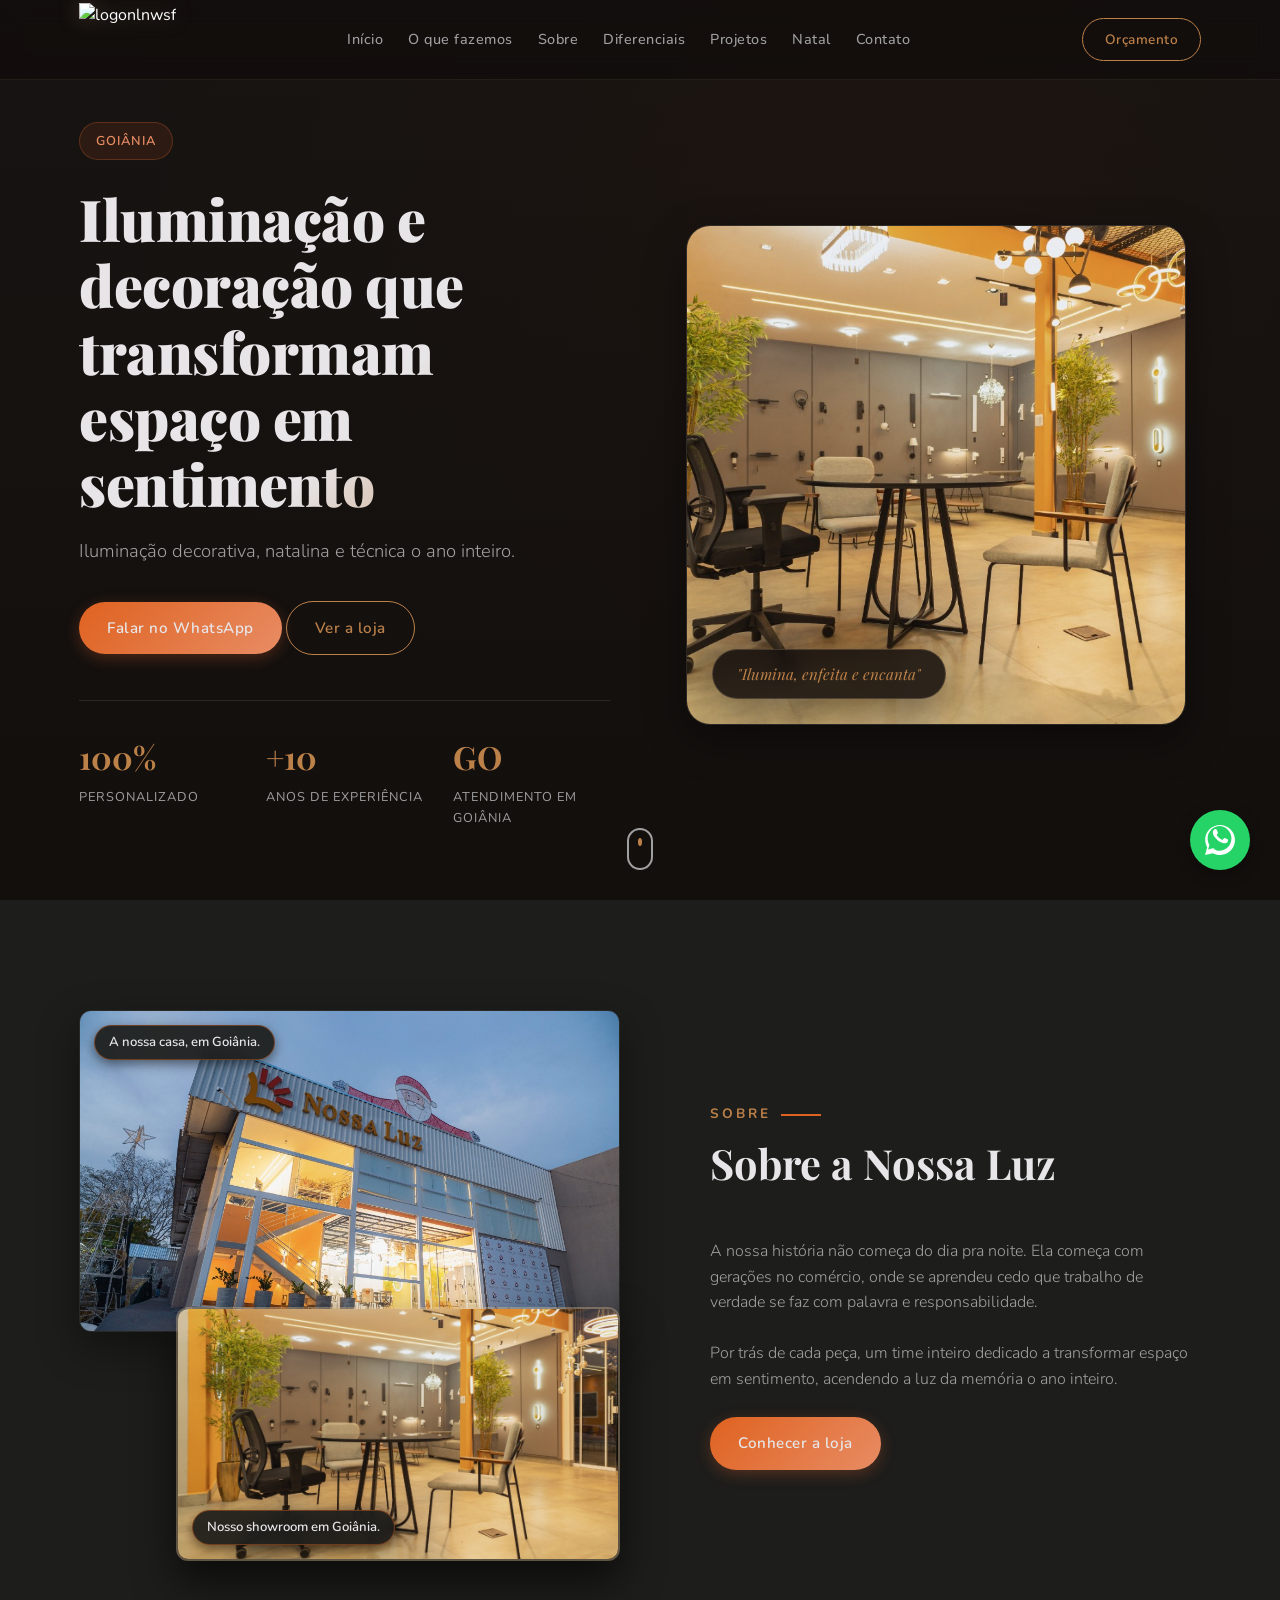
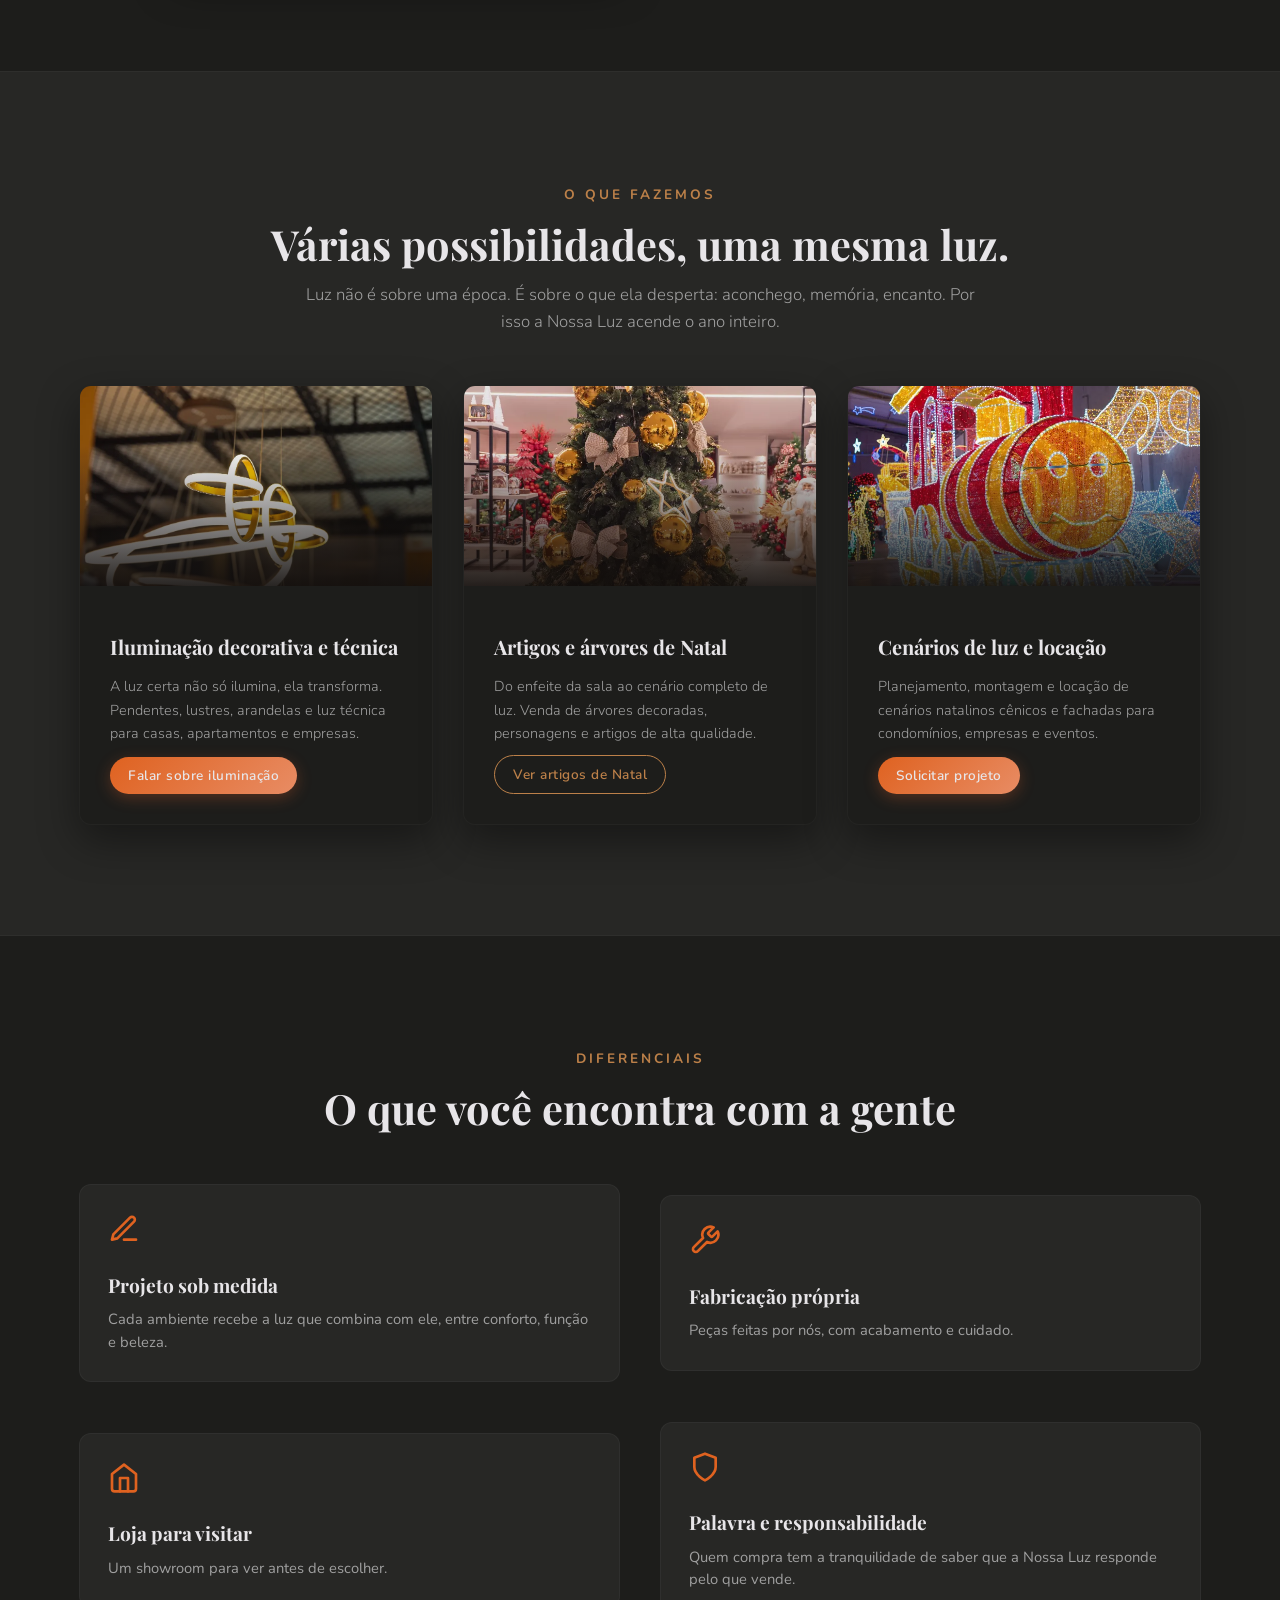
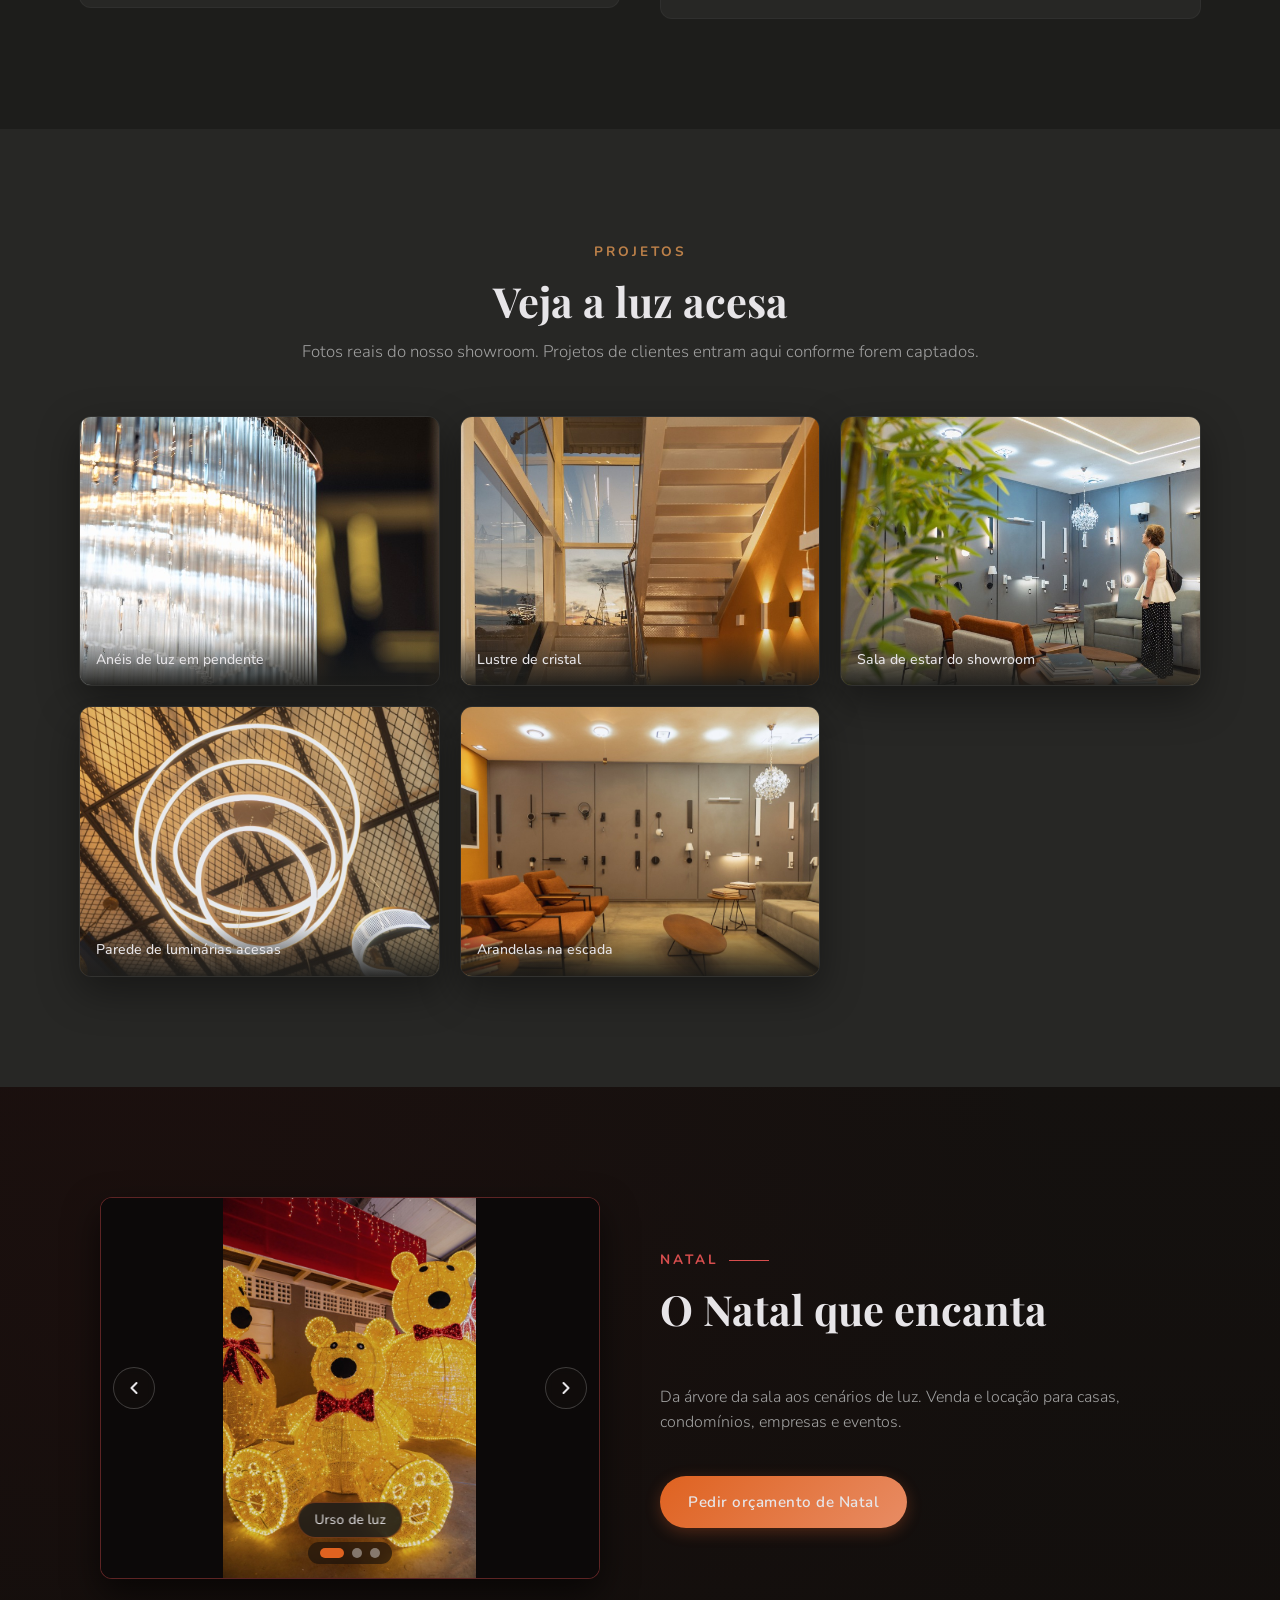
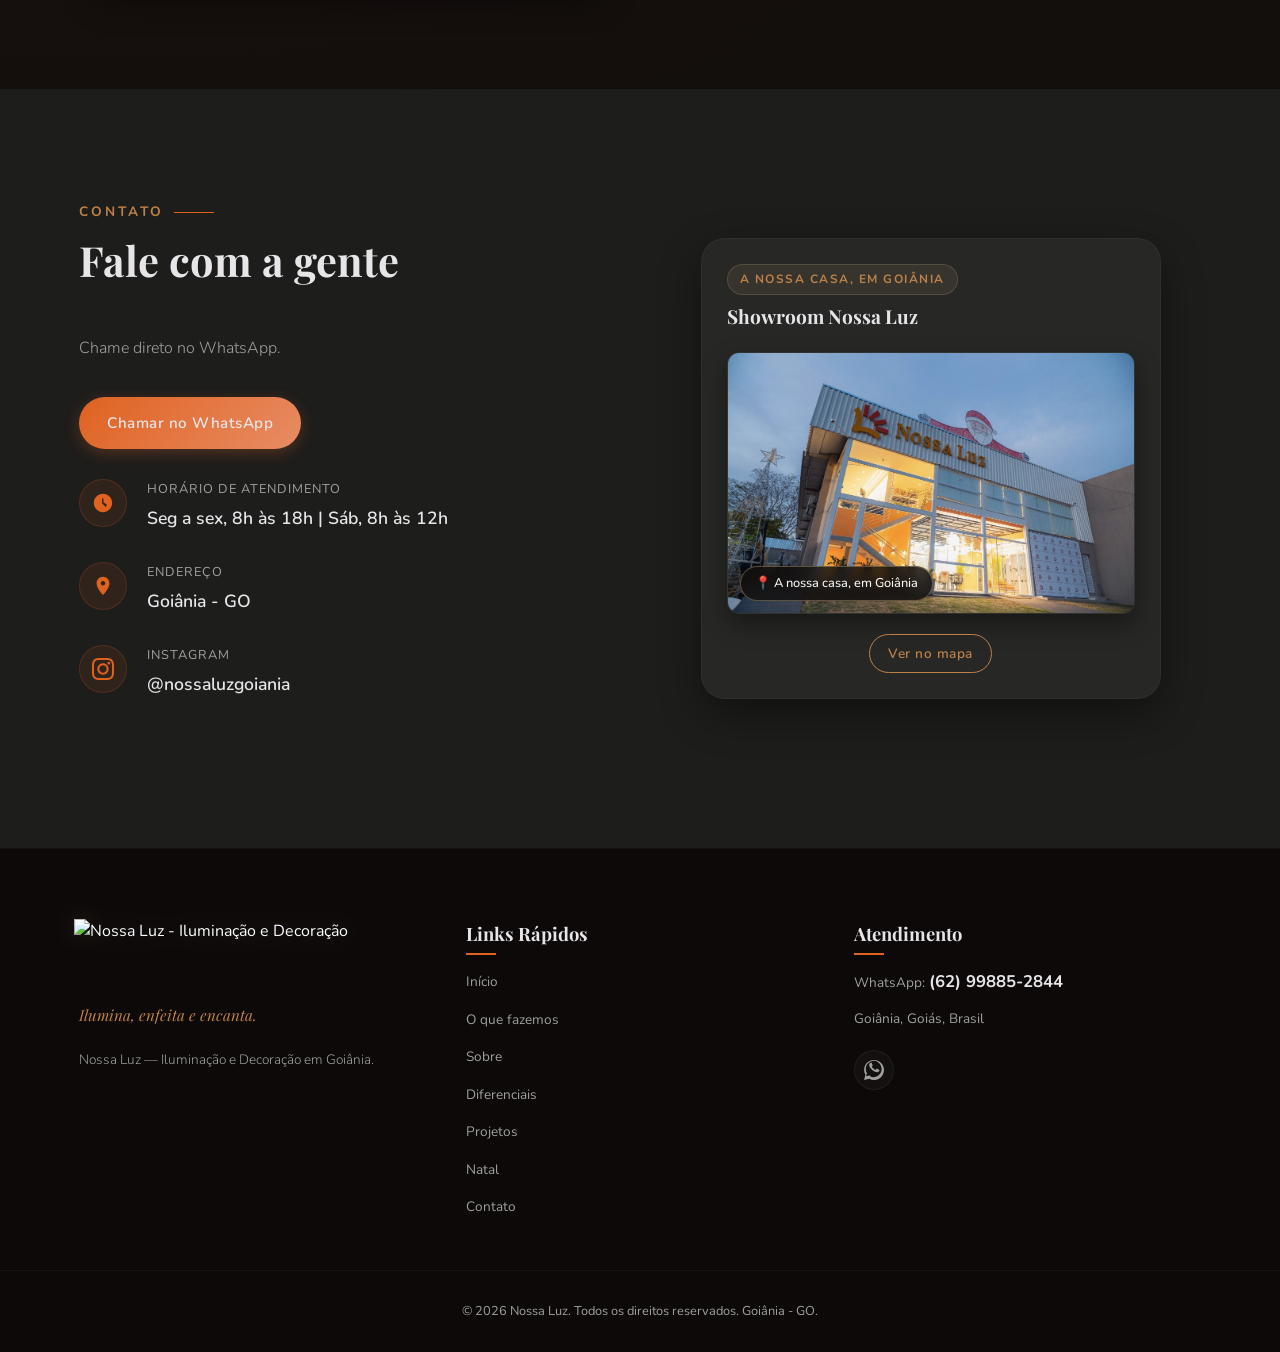
==== index.html @ 0edcfac8 "Atualiza a legenda da foto interna do showroom para Nosso showroom em Goiânia" ====
<!DOCTYPE html>
<html lang="pt-BR">
<head>
  <meta charset="UTF-8">
  <meta name="viewport" content="width=device-width, initial-scale=1.0">
  
  <!-- SEO Meta Tags -->
  <title>Nossa Luz | Iluminação e Decoração em Goiânia</title>
  <meta name="description" content="Iluminação decorativa e técnica o ano inteiro. Projeto sob medida, showroom para visitar e atendimento pelo WhatsApp.">
  <meta name="robots" content="index, follow">
  <link rel="canonical" href="https://nossaluz.com.br/">
  
  <!-- Open Graph / Facebook -->
  <meta property="og:type" content="website">
  <meta property="og:url" content="https://nossaluz.com.br/">
  <meta property="og:title" content="Nossa Luz | Iluminação e Decoração em Goiânia">
  <meta property="og:description" content="Iluminação decorativa e técnica o ano inteiro. Projeto sob medida, showroom para visitar e atendimento pelo WhatsApp.">
  <meta property="og:image" content="https://nossaluz.com.br/assets/hero.png">

  <!-- Twitter -->
  <meta property="twitter:card" content="summary_large_image">
  <meta property="twitter:url" content="https://nossaluz.com.br/">
  <meta property="twitter:title" content="Nossa Luz | Iluminação e Decoração em Goiânia">
  <meta property="twitter:description" content="Iluminação decorativa e técnica o ano inteiro. Projeto sob medida, showroom para visitar e atendimento pelo WhatsApp.">
  <meta property="twitter:image" content="https://nossaluz.com.br/assets/hero.png">

  <!-- Preconnect to external resources (PageSpeed Optimization) -->
  <link rel="preconnect" href="https://fonts.googleapis.com">
  <link rel="preconnect" href="https://fonts.gstatic.com" crossorigin>
  
  <!-- Preload Critical Fonts (PageSpeed Optimization) -->
  <link rel="preload" href="https://fonts.googleapis.com/css2?family=Nunito:wght@300;400;500;600;700;800&family=Playfair+Display:ital,wght@0,400..900;1,400..900&display=swap" as="style" onload="this.onload=null;this.rel='stylesheet'">
  <noscript>
    <link href="https://fonts.googleapis.com/css2?family=Nunito:wght@300;400;500;600;700;800&family=Playfair+Display:ital,wght@0,400..900;1,400..900&display=swap" rel="stylesheet">
  </noscript>

  <!-- CSS Link -->
  <link rel="stylesheet" href="styles.css">

  <!-- Official Brand Favicon SVG -->
  <link rel="icon" type="image/svg+xml" href="assets/favicon.svg">
  <link rel="alternate icon" href="assets/favicon.svg">

  <!-- Schema.org JSON-LD (LightingStore, HomeGoodsStore, ProfessionalService for Local SEO) -->
  <script type="application/ld+json">
    {
      "@context": "https://schema.org",
      "@type": ["LightingStore", "HomeGoodsStore", "ProfessionalService"],
      "name": "Nossa Luz",
      "image": "https://nossaluz.com.br/assets/hero.png",
      "@id": "https://nossaluz.com.br/#organization",
      "url": "https://nossaluz.com.br",
      "telephone": "+5562998852844",
      "priceRange": "$$$",
      "slogan": "Ilumina, enfeita e encanta",
      "description": "Loja especializada em iluminação e decoração em Goiânia. Venda de luminárias, artigos de decoração e serviços de locação e projetos de decoração natalina premium.",
      "address": {
        "@type": "PostalAddress",
        "addressLocality": "Goiânia",
        "addressRegion": "GO",
        "addressCountry": "BR"
      },
      "geo": {
        "@type": "GeoCoordinates",
        "latitude": "-16.6869",
        "longitude": "-49.2648"
      },
      "openingHoursSpecification": [
        {
          "@type": "OpeningHoursSpecification",
          "dayOfWeek": [
            "Monday",
            "Tuesday",
            "Wednesday",
            "Thursday",
            "Friday"
          ],
          "opens": "08:00",
          "closes": "18:00"
        },
        {
          "@type": "OpeningHoursSpecification",
          "dayOfWeek": "Saturday",
          "opens": "08:00",
          "closes": "12:00"
        }
      ],
      "sameAs": [
        "https://wa.me/5562998852844"
      ]
    }
  </script>
</head>
<body>

  <!-- Skip Link for Accessibility -->
  <a href="#main-content" class="skip-link">Pular para o conteúdo principal</a>

  <!-- Header Section -->
  <header class="header">
    <div class="header-container container">
      <a href="#hero" class="logo" aria-label="Nossa Luz - Página Inicial">
        <img src="https://i.ibb.co/TDQfnRV5/logonlnwsf.webp" alt="logonlnwsf" border="0">
      </a>

      <!-- Desktop Navigation Menu -->
      <nav class="nav" aria-label="Menu Principal">
        <ul class="nav-list">
          <li><a href="#hero" class="nav-link">Início</a></li>
          <li><a href="#servicos" class="nav-link">O que fazemos</a></li>
          <li><a href="#sobre" class="nav-link">Sobre</a></li>
          <li><a href="#diferenciais" class="nav-link">Diferenciais</a></li>
          <li><a href="#galeria" class="nav-link">Projetos</a></li>
          <li><a href="#natal" class="nav-link">Natal</a></li>
          <li><a href="#contato" class="nav-link">Contato</a></li>
        </ul>
      </nav>

      <!-- Action Button -->
      <div class="header-actions">
        <a href="https://wa.me/5562998852844?text=Olá!%20Gostaria%20de%20solicitar%20um%20orçamento." class="btn btn-nav btn-glow" target="_blank" rel="noopener noreferrer">
          <span>Orçamento</span>
        </a>
        
        <!-- Toggle Button for Mobile Menu -->
        <button class="nav-toggle" aria-label="Abrir menu de navegação" aria-controls="mobile-menu" aria-expanded="false">
          <span class="bar"></span>
          <span class="bar"></span>
          <span class="bar"></span>
        </button>
      </div>
    </div>
    
    <!-- Dropdown Mobile Menu -->
    <div class="mobile-menu" id="mobile-menu" aria-hidden="true">
      <nav aria-label="Menu Mobile">
        <ul class="mobile-nav-list">
          <li><a href="#hero" class="mobile-nav-link">Início</a></li>
          <li><a href="#servicos" class="mobile-nav-link">O que fazemos</a></li>
          <li><a href="#sobre" class="mobile-nav-link">Sobre</a></li>
          <li><a href="#diferenciais" class="mobile-nav-link">Diferenciais</a></li>
          <li><a href="#galeria" class="mobile-nav-link">Projetos</a></li>
          <li><a href="#natal" class="mobile-nav-link">Natal</a></li>
          <li><a href="#contato" class="mobile-nav-link">Contato</a></li>
          <li><a href="https://wa.me/5562998852844?text=Olá!%20Gostaria%20de%20solicitar%20um%20orçamento." class="btn btn-mobile-nav" target="_blank" rel="noopener noreferrer">Solicitar Orçamento</a></li>
        </ul>
      </nav>
    </div>
  </header>

  <!-- Main Content -->
  <main id="main-content">

    <!-- SEÇÃO 1 - HERO -->
    <section id="hero" class="section-hero">
      <div class="hero-bg-overlay"></div>
      <div class="container hero-container grid-2">
        <div class="hero-content fade-in-up">

          <div class="hero-badge">
            <span class="badge-text">GOIÂNIA</span>
          </div>

          <h1 class="hero-title">Iluminação e decoração que transformam espaço em sentimento</h1>
          <p class="hero-subtitle">Iluminação decorativa, natalina e técnica o ano inteiro.</p>
          <div class="hero-buttons">
            <a href="https://wa.me/5562998852844?text=Olá!%20Gostaria%20de%20saber%20mais%20sobre%20a%20Nossa%20Luz." class="btn btn-primary btn-glow-large" target="_blank" rel="noopener noreferrer" aria-label="Falar no WhatsApp">
              <span>Falar no WhatsApp</span>
            </a>
            <a href="#galeria" class="btn btn-secondary" aria-label="Ver a loja">
              <span>Ver a loja</span>
            </a>
          </div>
          <div class="hero-stats grid-3">
            <div class="stat-item">
              <span class="stat-num">100%</span>
              <span class="stat-lbl">Personalizado</span>
            </div>
            <div class="stat-item">
              <span class="stat-num">+10</span>
              <span class="stat-lbl">Anos de Experiência</span>
            </div>
            <div class="stat-item">
              <span class="stat-num">GO</span>
              <span class="stat-lbl">Atendimento em Goiânia</span>
            </div>
          </div>
        </div>
        <div class="hero-visual fade-in-right">
          <div class="visual-wrapper">
            <img src="assets/hero-store.jpg" alt="Loja Nossa Luz Iluminação e Decoração em Goiânia" class="hero-image" fetchpriority="high">
            <div class="visual-glow"></div>
            <!-- Floating tag -->
            <div class="floating-tag">
              <p class="tag-slogan">"Ilumina, enfeita e encanta"</p>
            </div>
          </div>
        </div>
      </div>
      <!-- Scroll Indicator -->
      <a href="#sobre" class="scroll-down" aria-label="Ir para seção sobre a empresa">
        <span class="scroll-dot"></span>
      </a>
    </section>

    <!-- SEÇÃO 3 - SOBRE A NOSSA LUZ -->
    <section id="sobre" class="section-sobre">
      <div class="container grid-2">
        <div class="sobre-visual fade-in-left scroll-trigger">
          <div class="grid-images">
            <!-- Foto 1 (Principal): Fachada da Loja -->
            <div class="grid-img-card card-large">
              <img src="assets/sobre-fachada.jpg" alt="A nossa casa, em Goiânia - Fachada Nossa Luz" class="sobre-img" loading="lazy" width="500" height="340">
              <div class="img-caption-strip">A nossa casa, em Goiânia.</div>
            </div>
            
            <!-- Foto 2 (Sobreposta): Showroom da Loja -->
            <div class="grid-img-card card-small">
              <img src="assets/sobre-equipe.jpg" alt="Nosso showroom em Goiânia - Nossa Luz" class="sobre-img" loading="lazy" width="380" height="260">
              <div class="img-caption-strip">Nosso showroom em Goiânia.</div>
            </div>
          </div>
        </div>
        
        <div class="sobre-content fade-in-right scroll-trigger">
          <div class="section-header">
            <span class="section-subtitle">SOBRE</span>
            <h2 class="section-title">Sobre a Nossa Luz</h2>
          </div>
          <p class="sobre-text">
            A nossa história não começa do dia pra noite. Ela começa com gerações no comércio, onde se aprendeu cedo que trabalho de verdade se faz com palavra e responsabilidade.
          </p>
          <p class="sobre-text">
            Por trás de cada peça, um time inteiro dedicado a transformar espaço em sentimento, acendendo a luz da memória o ano inteiro.
          </p>
          
          <div class="sobre-btn-wrap">
            <a href="#contato" class="btn btn-primary">Conhecer a loja</a>
          </div>
        </div>
      </div>
    </section>

    <!-- SEÇÃO 2 - O QUE FAZEMOS -->
    <section id="servicos" class="section-servicos">
      <div class="container">
        <div class="section-header text-center">
          <span class="section-subtitle">O QUE FAZEMOS</span>
          <h2 class="section-title">Várias possibilidades, uma mesma luz.</h2>
          <p class="section-desc-center">Luz não é sobre uma época. É sobre o que ela desperta: aconchego, memória, encanto. Por isso a Nossa Luz acende o ano inteiro.</p>
        </div>
        
        <div class="servicos-grid grid-3 scroll-trigger">
          
          <!-- Cartão 1 - Iluminação decorativa e técnica -->
          <article class="service-card">
            <div class="card-img-wrap">
              <img src="assets/card-iluminacao.webp" alt="Iluminação decorativa e técnica Nossa Luz" class="card-img" loading="lazy" width="400" height="260">
              <div class="card-overlay"></div>
            </div>
            <div class="card-body">
              <h3 class="card-title">Iluminação decorativa e técnica</h3>
              <p class="card-desc">A luz certa não só ilumina, ela transforma. Pendentes, lustres, arandelas e luz técnica para casas, apartamentos e empresas.</p>
              <div class="card-btn-wrap">
                <a href="https://wa.me/5562998852844?text=Olá!%20Gostaria%20de%20falar%20sobre%20iluminação%20decorativa%20e%20técnica." class="btn btn-primary btn-sm" target="_blank" rel="noopener noreferrer">Falar sobre iluminação</a>
              </div>
            </div>
          </article>

          <!-- Cartão 2 - Artigos e árvores de Natal -->
          <article class="service-card">
            <div class="card-img-wrap">
              <img src="assets/card-natal-arvore.webp" alt="Artigos e árvores de Natal Nossa Luz em Goiânia" class="card-img" loading="lazy" width="400" height="260">
              <div class="card-overlay"></div>
            </div>
            <div class="card-body">
              <h3 class="card-title">Artigos e árvores de Natal</h3>
              <p class="card-desc">Do enfeite da sala ao cenário completo de luz. Venda de árvores decoradas, personagens e artigos de alta qualidade.</p>
              <div class="card-btn-wrap">
                <a href="#natal" class="btn btn-secondary btn-sm">Ver artigos de Natal</a>
              </div>
            </div>
          </article>

          <!-- Cartão 3 - Cenários de luz e locação -->
          <article class="service-card">
            <div class="card-img-wrap">
              <img src="assets/card-natal-trem.webp" alt="Cenários de luz e locação Nossa Luz" class="card-img" loading="lazy" width="400" height="260">
              <div class="card-overlay"></div>
            </div>
            <div class="card-body">
              <h3 class="card-title">Cenários de luz e locação</h3>
              <p class="card-desc">Planejamento, montagem e locação de cenários natalinos cênicos e fachadas para condomínios, empresas e eventos.</p>
              <div class="card-btn-wrap">
                <a href="https://wa.me/5562998852844?text=Olá!%20Gostaria%20de%20falar%20sobre%20cenários%20de%20luz%20e%20locação." class="btn btn-primary btn-sm" target="_blank" rel="noopener noreferrer">Solicitar projeto</a>
              </div>
            </div>
          </article>

        </div>
      </div>
    </section>

    <!-- SEÇÃO 4 - DIFERENCIAIS -->
    <section id="diferenciais" class="section-diferenciais">
      <div class="container">
        <div class="section-header text-center">
          <span class="section-subtitle">DIFERENCIAIS</span>
          <h2 class="section-title">O que você encontra com a gente</h2>
        </div>

        <div class="diferenciais-grid grid-2 scroll-trigger">
          <div class="diff-card">
            <div class="diff-card-icon">
              <svg xmlns="http://www.w3.org/2000/svg" viewBox="0 0 24 24" fill="none" stroke="#DF6220" stroke-width="2" stroke-linecap="round" stroke-linejoin="round" width="32" height="32">
                <path d="M12 20h9"></path><path d="M16.5 3.5a2.121 2.121 0 0 1 3 3L7 19l-4 1 1-4L16.5 3.5z"></path>
              </svg>
            </div>
            <h3>Projeto sob medida</h3>
            <p>Cada ambiente recebe a luz que combina com ele, entre conforto, função e beleza.</p>
          </div>

          <div class="diff-card">
            <div class="diff-card-icon">
              <svg xmlns="http://www.w3.org/2000/svg" viewBox="0 0 24 24" fill="none" stroke="#DF6220" stroke-width="2" stroke-linecap="round" stroke-linejoin="round" width="32" height="32">
                <path d="M14.7 6.3a1 1 0 0 0 0 1.4l1.6 1.6a1 1 0 0 0 1.4 0l3.77-3.77a6 6 0 0 1-7.94 7.94l-6.91 6.91a2.12 2.12 0 0 1-3-3l6.91-6.91a6 6 0 0 1 7.94-7.94l-3.76 3.76z"></path>
              </svg>
            </div>
            <h3>Fabricação própria</h3>
            <p>Peças feitas por nós, com acabamento e cuidado.</p>
          </div>

          <div class="diff-card">
            <div class="diff-card-icon">
              <svg xmlns="http://www.w3.org/2000/svg" viewBox="0 0 24 24" fill="none" stroke="#DF6220" stroke-width="2" stroke-linecap="round" stroke-linejoin="round" width="32" height="32">
                <path d="M3 9l9-7 9 7v11a2 2 0 0 1-2 2H5a2 2 0 0 1-2-2z"></path><polyline points="9 22 9 12 15 12 15 22"></polyline>
              </svg>
            </div>
            <h3>Loja para visitar</h3>
            <p>Um showroom para ver antes de escolher.</p>
          </div>

          <div class="diff-card">
            <div class="diff-card-icon">
              <svg xmlns="http://www.w3.org/2000/svg" viewBox="0 0 24 24" fill="none" stroke="#DF6220" stroke-width="2" stroke-linecap="round" stroke-linejoin="round" width="32" height="32">
                <path d="M12 22s8-4 8-10V5l-8-3-8 3v7c0 6 8 10 8 10z"></path>
              </svg>
            </div>
            <h3>Palavra e responsabilidade</h3>
            <p>Quem compra tem a tranquilidade de saber que a Nossa Luz responde pelo que vende.</p>
          </div>
        </div>
      </div>
    </section>

    <!-- SEÇÃO 5 - PROJETOS -->
    <section id="galeria" class="section-galeria">
      <div class="container">
        <div class="section-header text-center">
          <span class="section-subtitle">PROJETOS</span>
          <h2 class="section-title">Veja a luz acesa</h2>
          <p class="section-desc-center">Fotos reais do nosso showroom. Projetos de clientes entram aqui conforme forem captados.</p>
        </div>

        <div class="gallery-grid scroll-trigger">
          
          <!-- Pos. 1: galeria_1_aneis (horizontal) -->
          <div class="gallery-item">
            <div class="gallery-img-wrap">
              <img src="assets/portfolio-1.jpg" loading="lazy" width="400" height="300" alt="Anéis de luz em pendente - Nossa Luz" class="gallery-img">
              <div class="gallery-caption-overlay">
                <span>Anéis de luz em pendente</span>
              </div>
            </div>
          </div>

          <!-- Pos. 2: galeria_2_lustre (vertical) -->
          <div class="gallery-item">
            <div class="gallery-img-wrap">
              <img src="assets/portfolio-2.jpg" loading="lazy" width="400" height="300" alt="Lustre de cristal - Nossa Luz" class="gallery-img">
              <div class="gallery-caption-overlay">
                <span>Lustre de cristal</span>
              </div>
            </div>
          </div>

          <!-- Pos. 3: galeria_3_sala_estar (horizontal) -->
          <div class="gallery-item">
            <div class="gallery-img-wrap">
              <img src="assets/portfolio-3.jpg" loading="lazy" width="400" height="300" alt="Sala de estar do showroom - Nossa Luz" class="gallery-img">
              <div class="gallery-caption-overlay">
                <span>Sala de estar do showroom</span>
              </div>
            </div>
          </div>

          <!-- Pos. 4: galeria_4_showroom (vertical) -->
          <div class="gallery-item">
            <div class="gallery-img-wrap">
              <img src="assets/portfolio-4.jpg" loading="lazy" width="400" height="300" alt="Parede de luminárias acesas - Nossa Luz" class="gallery-img">
              <div class="gallery-caption-overlay">
                <span>Parede de luminárias acesas</span>
              </div>
            </div>
          </div>

          <!-- Pos. 5: galeria_5_escada (vertical) -->
          <div class="gallery-item">
            <div class="gallery-img-wrap">
              <img src="assets/portfolio-5.jpg" loading="lazy" width="400" height="300" alt="Arandelas na escada - Nossa Luz" class="gallery-img">
              <div class="gallery-caption-overlay">
                <span>Arandelas na escada</span>
              </div>
            </div>
          <!-- Pos. 6: galeria_6_natal (horizontal) -->
          <div class="gallery-item">
            <div class="gallery-img-wrap">
              <img src="assets/natal-arvore-vermelha.jpg" loading="lazy" width="400" height="300" alt="Cenário de luz do showroom - Nossa Luz" class="gallery-img">
              <div class="gallery-caption-overlay">
                <span>Cenário de luz do showroom</span>
              </div>
            </div>
          </div>

        </div>
      </div>
    </section>

    <!-- SEÇÃO 6 - DECORAÇÃO NATALINA -->
    <section id="natal" class="section-natal">
      <div class="natal-bg-overlay"></div>
      <div class="container grid-2">
        <div class="natal-visual fade-in-left scroll-trigger">
          <div class="natal-carousel-wrapper">
            <div class="natal-carousel">
              <div class="natal-slider-track">
                <div class="natal-slide">
                  <img src="assets/natal-urso.jpg" loading="lazy" width="520" height="400" alt="Urso de luz - Nossa Luz" class="natal-carousel-img">
                  <div class="natal-caption-overlay">Urso de luz</div>
                </div>
                <div class="natal-slide">
                  <img src="assets/natal-tunel.jpg" loading="lazy" width="520" height="400" alt="Cenário de luz na noite de inauguração - Nossa Luz" class="natal-carousel-img">
                  <div class="natal-caption-overlay">Cenário de luz na noite de inauguração</div>
                </div>
                <div class="natal-slide">
                  <img src="assets/natal-arvore-vermelha.jpg" loading="lazy" width="520" height="400" alt="Árvore decorada - Nossa Luz" class="natal-carousel-img">
                  <div class="natal-caption-overlay">Árvore decorada</div>
                </div>
              </div>

              <!-- Botões de Navegação -->
              <button class="natal-carousel-btn prev" aria-label="Imagem anterior">
                <svg width="20" height="20" viewBox="0 0 24 24" fill="none" stroke="currentColor" stroke-width="2.5" stroke-linecap="round" stroke-linejoin="round"><polyline points="15 18 9 12 15 6"></polyline></svg>
              </button>
              <button class="natal-carousel-btn next" aria-label="Próxima imagem">
                <svg width="20" height="20" viewBox="0 0 24 24" fill="none" stroke="currentColor" stroke-width="2.5" stroke-linecap="round" stroke-linejoin="round"><polyline points="9 18 15 12 9 6"></polyline></svg>
              </button>

              <!-- Indicadores de Paginação -->
              <div class="natal-carousel-dots">
                <button class="natal-dot active" aria-label="Ver imagem 1"></button>
                <button class="natal-dot" aria-label="Ver imagem 2"></button>
                <button class="natal-dot" aria-label="Ver imagem 3"></button>
              </div>
            </div>
          </div>
        </div>
        
        <div class="natal-content fade-in-right scroll-trigger">
          <div class="section-header">
            <span class="section-subtitle xmas-sub">NATAL</span>
            <h2 class="section-title">O Natal que encanta</h2>
          </div>
          <p class="natal-text">
            Da árvore da sala aos cenários de luz. Venda e locação para casas, condomínios, empresas e eventos.
          </p>
          
          <div class="natal-cta-wrap">
            <a href="https://wa.me/5562998852844?text=Olá!%20Gostaria%20de%20pedir%20um%20orçamento%20de%20Natal." class="btn btn-primary" target="_blank" rel="noopener noreferrer">
              <span>Pedir orçamento de Natal</span>
            </a>
          </div>
        </div>
      </div>
    </section>

    <!-- SEÇÃO 7 - AVALIAÇÕES (Oculto conforme regra do cliente até houver 3 depoimentos autorizados) -->
    <section id="depoimentos" class="section-depoimentos" style="display: none;">
      <div class="container">
        <div class="section-header text-center">
          <span class="section-subtitle">Depoimentos</span>
          <h2 class="section-title">Clientes que confiam na Nossa Luz</h2>
        </div>

        <div class="depoimentos-grid grid-3 scroll-trigger">
          
          <!-- Testimonial 1 -->
          <article class="depoimento-card">
            <div class="stars" aria-label="Avaliação: 5 estrelas">★★★★★</div>
            <p class="depoimento-text">
              "Fiz o projeto de iluminação de toda a minha casa no Alphaville Goiânia com eles. O resultado ficou incrível! O atendimento do início ao fim foi excelente e as lâmpadas de LED que usaram têm uma cor quente deliciosa que valorizou muito a decoração."
            </p>
            <div class="client-info">
              <div class="client-details">
                <h4 class="client-name">Cláudia Mendonça</h4>
                <p class="client-location">Alphaville Araguaia, Goiânia - GO</p>
              </div>
            </div>
          </article>

          <!-- Testimonial 2 -->
          <article class="depoimento-card">
            <div class="stars" aria-label="Avaliação: 5 estrelas">★★★★★</div>
            <p class="depoimento-text">
              "Fiquei surpreso com o profissionalismo da equipe. Montaram a decoração natalina da nossa fachada comercial em tempo recorde e com total segurança. Diversos clientes elogiaram o brilho e o design. Recomendo muito o serviço de decoração da Nossa Luz."
            </p>
            <div class="client-info">
              <div class="client-details">
                <h4 class="client-name">Rodrigo Peixoto</h4>
                <p class="client-location">Setor Marista, Goiânia - GO</p>
              </div>
            </div>
          </article>

          <!-- Testimonial 3 -->
          <article class="depoimento-card">
            <div class="stars" aria-label="Avaliação: 5 estrelas">★★★★★</div>
            <p class="depoimento-text">
              "Trabalho como arquiteto e indico a Nossa Luz para todos os meus clientes. Eles entendem perfeitamente o conceito técnico do projeto luminotécnico, usam perfis de LED de alta qualidade e o acabamento da instalação é impecável."
            </p>
            <div class="client-info">
              <div class="client-details">
                <h4 class="client-name">Julio Fontes</h4>
                <p class="client-location">Setor Bueno, Goiânia - GO</p>
              </div>
            </div>
          </article>

        </div>
      </div>
    </section>

    <!-- SEÇÃO 8 - CONTATO -->
    <section id="contato" class="section-contato">
      <div class="container grid-2">
        <div class="contato-info fade-in-left scroll-trigger">
          <div class="section-header">
            <span class="section-subtitle">CONTATO</span>
            <h2 class="section-title">Fale com a gente</h2>
          </div>
          <p class="contato-desc">
            Chame direto no WhatsApp.
          </p>

          <div class="contato-cta">
            <a href="https://wa.me/5562998852844?text=Olá!%20Gostaria%20de%20falar%20com%20a%20Nossa%20Luz." class="btn btn-primary btn-glow-large" target="_blank" rel="noopener noreferrer">
              <span>Chamar no WhatsApp</span>
            </a>
          </div>

          <div class="contato-details" style="margin-top: 30px;">
            <div class="contato-item">
              <div class="contato-icon">
                <svg xmlns="http://www.w3.org/2000/svg" viewBox="0 0 24 24" fill="currentColor" width="22" height="22">
                  <path d="M11.99 2C6.47 2 2 6.48 2 12s4.47 10 9.99 10C17.52 22 22 17.52 22 12S17.52 2 11.99 2zm3.3 14.5L11 12.2V7h1.5v4.5l3.7 2.2-.7 1.3z"/>
                </svg>
              </div>
              <div class="contato-text">
                <p class="item-label">Horário de Atendimento</p>
                <p class="item-value">Seg a sex, 8h às 18h | Sáb, 8h às 12h</p>
              </div>
            </div>

            <div class="contato-item">
              <div class="contato-icon">
                <svg xmlns="http://www.w3.org/2000/svg" viewBox="0 0 24 24" fill="currentColor" width="22" height="22">
                  <path d="M12 2C8.13 2 5 5.13 5 9c0 5.25 7 13 7 13s7-7.75 7-13c0-3.87-3.13-7-7-7zm0 9.5c-1.38 0-2.5-1.12-2.5-2.5s1.12-2.5 2.5-2.5 2.5 1.12 2.5 2.5-1.12 2.5-2.5 2.5z"/>
                </svg>
              </div>
              <div class="contato-text">
                <p class="item-label">Endereço</p>
                <p class="item-value">Goiânia - GO</p>
              </div>
            </div>

            <div class="contato-item">
              <div class="contato-icon">
                <svg xmlns="http://www.w3.org/2000/svg" viewBox="0 0 24 24" fill="currentColor" width="22" height="22">
                  <path d="M12 2.163c3.204 0 3.584.012 4.85.07 3.252.148 4.771 1.691 4.919 4.919.058 1.265.069 1.645.069 4.849 0 3.205-.012 3.584-.069 4.849-.149 3.225-1.664 4.771-4.919 4.919-1.266.058-1.644.07-4.85.07-3.204 0-3.584-.012-4.849-.07-3.26-.149-4.771-1.699-4.919-4.92-.058-1.265-.07-1.644-.07-4.849 0-3.204.013-3.583.07-4.849.149-3.227 1.664-4.771 4.919-4.919 1.266-.057 1.645-.069 4.849-.069zm0-2.163c-3.259 0-3.667.014-4.947.072-4.358.2-6.78 2.618-6.98 6.98-.059 1.281-.073 1.689-.073 4.948 0 3.259.014 3.668.072 4.948.2 4.358 2.618 6.78 6.98 6.98 1.281.058 1.689.072 4.948.072 3.259 0 3.668-.014 4.948-.072 4.354-.2 6.782-2.618 6.979-6.98.059-1.28.073-1.689.073-4.948 0-3.259-.014-3.667-.072-4.947-.196-4.354-2.617-6.78-6.979-6.98-1.281-.059-1.69-.073-4.949-.073zm0 5.838c-3.403 0-6.162 2.759-6.162 6.162s2.759 6.163 6.162 6.163 6.162-2.759 6.162-6.163c0-3.403-2.759-6.162-6.162-6.162zm0 10.162c-2.209 0-4-1.79-4-4 0-2.199 1.791-4 4-4s4 1.791 4 4c0 2.21-1.791 4-4 4zm6.406-11.845c-.796 0-1.441.645-1.441 1.44s.645 1.44 1.441 1.44c.795 0 1.439-.645 1.439-1.44s-.644-1.44-1.439-1.44z"/>
                </svg>
              </div>
              <div class="contato-text">
                <p class="item-label">Instagram</p>
                <a href="https://instagram.com/nossaluzgoiania" target="_blank" rel="noopener noreferrer" class="item-value">@nossaluzgoiania</a>
              </div>
            </div>
          </div>
        </div>

        <!-- Store Facade Card -->
        <div class="contato-map-container fade-in-right scroll-trigger">
          <div class="map-card">
            <div class="map-header">
              <span class="map-badge">A NOSSA CASA, EM GOIÂNIA</span>
              <h4>Showroom Nossa Luz</h4>
            </div>
            <div class="map-visual-placeholder store-facade-wrapper">
              <img src="assets/fachada-nossa-luz.jpg" loading="lazy" width="450" height="260" alt="A nossa casa, em Goiânia - Fachada Nossa Luz" class="store-facade-img">
              <div class="facade-badge-overlay">
                <span>📍 A nossa casa, em Goiânia</span>
              </div>
            </div>
            <div class="map-footer text-center">
              <a href="https://maps.google.com/?q=Goiânia,+Goiás,+Brasil" target="_blank" rel="noopener noreferrer" class="btn btn-secondary btn-sm" aria-label="Ver no mapa">Ver no mapa</a>
            </div>
          </div>
        </div>
      </div>
    </section>
  </main>

  <!-- Footer -->
  <footer class="footer">
    <div class="container footer-grid grid-3">
      <!-- Footer Column 1 -->
      <div class="footer-about">
        <img src="https://i.ibb.co/TDQfnRV5/logonlnwsf.webp" alt="Nossa Luz - Iluminação e Decoração" border="0" class="footer-logo">
        <p class="footer-slogan">Ilumina, enfeita e encanta.</p>
        <p class="footer-desc">Nossa Luz — Iluminação e Decoração em Goiânia.</p>
      </div>

      <!-- Footer Column 2 -->
      <div class="footer-links">
        <h3>Links Rápidos</h3>
        <ul>
          <li><a href="#hero">Início</a></li>
          <li><a href="#servicos">O que fazemos</a></li>
          <li><a href="#sobre">Sobre</a></li>
          <li><a href="#diferenciais">Diferenciais</a></li>
          <li><a href="#galeria">Projetos</a></li>
          <li><a href="#natal">Natal</a></li>
          <li><a href="#contato">Contato</a></li>
        </ul>
      </div>

      <!-- Footer Column 3 -->
      <div class="footer-social">
        <h3>Atendimento</h3>
        <p>WhatsApp: <strong>(62) 99885-2844</strong></p>
        <p>Goiânia, Goiás, Brasil</p>
        
        <div class="social-icons">
          <a href="https://wa.me/5562998852844" class="social-icon-btn" target="_blank" rel="noopener noreferrer" aria-label="Falar no WhatsApp">
            <!-- SVG WhatsApp -->
            <svg xmlns="http://www.w3.org/2000/svg" width="20" height="20" fill="currentColor" viewBox="0 0 24 24">
              <path d="M.057 24l1.687-6.163c-1.041-1.804-1.588-3.849-1.587-5.946C.06 5.348 5.397.01 12.008.01c3.202.001 6.212 1.246 8.477 3.513 2.262 2.268 3.507 5.28 3.505 8.484-.004 6.657-5.34 11.997-11.953 11.997-2.005-.001-3.973-.502-5.724-1.458L0 24zm6.59-4.846c1.6.95 3.188 1.449 4.625 1.451 5.437.002 9.861-4.416 9.863-9.864.001-2.639-1.025-5.12-2.887-6.984C16.386 1.892 13.9.865 11.998.865c-5.44 0-9.866 4.417-9.868 9.866-.001 1.83.488 3.618 1.418 5.175l-1.015 3.704 3.79-.993a9.851 9.851 0 0 0 3.724.847zm11.233-7.79c-.3-.15-1.772-.875-2.046-.975-.276-.1-.477-.15-.677.15-.2.3-.777.975-.951 1.174-.176.2-.351.224-.652.074a9.155 9.155 0 0 1-2.42-1.492 10.12 10.12 0 0 1-1.674-2.083c-.176-.3-.019-.462.13-.61.135-.133.3-.349.45-.523.15-.174.2-.3.3-.498.1-.2.05-.375-.025-.524-.075-.15-.677-1.633-.927-2.235-.243-.587-.492-.507-.677-.517-.174-.01-.375-.012-.576-.012-.2 0-.527.075-.802.375-.276.3-1.053 1.028-1.053 2.507c0 1.479 1.077 2.912 1.227 3.112.15.2 2.118 3.234 5.132 4.537.717.31 1.277.495 1.714.634.721.23 1.378.197 1.9.12.58-.087 1.772-.725 2.022-1.425.25-.7.25-1.298.175-1.424-.076-.127-.276-.2-.577-.35z"/>
            </svg>
          </a>
        </div>
      </div>
    </div>
    
    <div class="footer-bottom text-center">
      <p>&copy; 2026 Nossa Luz. Todos os direitos reservados. Goiânia - GO.</p>
    </div>
  </footer>

  <!-- Floating WhatsApp Button -->
  <a href="https://wa.me/5562998852844?text=Olá,%20gostaria%20de%20solicitar%20um%20orçamento%20de%20iluminação." class="whatsapp-float btn-glow" target="_blank" rel="noopener noreferrer" aria-label="Falar com a Nossa Luz no WhatsApp">
    <svg xmlns="http://www.w3.org/2000/svg" viewBox="0 0 24 24" width="30" height="30" fill="currentColor">
      <path d="M.057 24l1.687-6.163c-1.041-1.804-1.588-3.849-1.587-5.946C.06 5.348 5.397.01 12.008.01c3.202.001 6.212 1.246 8.477 3.513 2.262 2.268 3.507 5.28 3.505 8.484-.004 6.657-5.34 11.997-11.953 11.997-2.005-.001-3.973-.502-5.724-1.458L0 24zm6.59-4.846c1.6.95 3.188 1.449 4.625 1.451 5.437.002 9.861-4.416 9.863-9.864.001-2.639-1.025-5.12-2.887-6.984C16.386 1.892 13.9.865 11.998.865c-5.44 0-9.866 4.417-9.868 9.866-.001 1.83.488 3.618 1.418 5.175l-1.015 3.704 3.79-.993a9.851 9.851 0 0 0 3.724.847zm11.233-7.79c-.3-.15-1.772-.875-2.046-.975-.276-.1-.477-.15-.677.15-.2.3-.777.975-.951 1.174-.176.2-.351.224-.652.074a9.155 9.155 0 0 1-2.42-1.492 10.12 10.12 0 0 1-1.674-2.083c-.176-.3-.019-.462.13-.61.135-.133.3-.349.45-.523.15-.174.2-.3.3-.498.1-.2.05-.375-.025-.524-.075-.15-.677-1.633-.927-2.235-.243-.587-.492-.507-.677-.517-.174-.01-.375-.012-.576-.012-.2 0-.527.075-.802.375-.276.3-1.053 1.028-1.053 2.507c0 1.479 1.077 2.912 1.227 3.112.15.2 2.118 3.234 5.132 4.537.717.31 1.277.495 1.714.634.721.23 1.378.197 1.9.12.58-.087 1.772-.725 2.022-1.425.25-.7.25-1.298.175-1.424-.076-.127-.276-.2-.577-.35z"/>
    </svg>
  </a>

  <!-- Lightbox Modal para Galeria de Projetos -->
  <div id="lightbox-modal" class="lightbox-modal" aria-hidden="true" role="dialog" aria-label="Visualização ampliada da imagem">
    <div class="lightbox-overlay"></div>
    <div class="lightbox-container">
      <button type="button" class="lightbox-close" aria-label="Fechar visualização">&times;</button>
      <img src="" alt="" class="lightbox-image" id="lightbox-img">
      <p class="lightbox-caption" id="lightbox-caption-text"></p>
    </div>
  </div>

  <!-- JavaScript Link -->
  <script src="script.js" defer></script>
</body>
</html>
---- styles.css ----
/* LOCAL FONT FACES */
@font-face {
  font-family: 'Playfair Display';
  src: url('assets/fonts/PlayfairDisplay-SemiBold.ttf') format('truetype');
  font-weight: 600 700;
  font-style: normal;
  font-display: swap;
}

@font-face {
  font-family: 'Nunito';
  src: url('assets/fonts/Nunito-VariableFont_wght.ttf') format('truetype');
  font-weight: 300 800;
  font-style: normal;
  font-display: swap;
}

/* CSS VARIABLES & PREMIUM DESIGN TOKENS */
:root {
  --primary: #DF6220;         /* Laranja queimado oficial */
  --primary-rgb: 223, 98, 32;
  --primary-hover: #c45217;
  --secondary: #BC8049;       /* Madeira oficial */
  --secondary-rgb: 188, 128, 73;
  --secondary-hover: #9e6939;
  
  --bg-dark: #1D1D1B;         /* Preto oficial da marca */
  --bg-card: #272725;         /* Apoio escuro para cards */
  --bg-light: #E7E5E8;        /* Neutro claro oficial */
  --bg-input: #292927;
  
  --text-light: #E7E5E8;      /* Neutro claro para textos em fundo escuro */
  --text-dark: #1D1D1B;       /* Preto oficial para textos */
  --text-muted: #A0A0A0;      /* Cinza legivel */
  
  --font-serif: 'Playfair Display', Georgia, serif;
  --font-sans: 'Nunito', 'Inter', system-ui, -apple-system, sans-serif;
  
  --transition-smooth: all 0.4s cubic-bezier(0.16, 1, 0.3, 1);
  --transition-fast: all 0.2s ease;
  
  --shadow-premium: 0 15px 40px rgba(0, 0, 0, 0.4);
  --shadow-glow: 0 0 25px rgba(212, 93, 42, 0.25);
  --shadow-gold-glow: 0 0 25px rgba(197, 168, 128, 0.2);
  --border-radius: 12px;
  --border-radius-lg: 24px;
}

/* RESET & BASE STYLES */
*, *::before, *::after {
  box-sizing: border-box;
  margin: 0;
  padding: 0;
}

html {
  scroll-behavior: smooth;
  font-size: 16px;
  background-color: var(--bg-dark);
  color: var(--text-light);
  font-family: var(--font-sans);
  -webkit-font-smoothing: antialiased;
  overflow-x: hidden;
  max-width: 100%;
  width: 100%;
}

body {
  overflow-x: hidden;
  max-width: 100%;
  width: 100%;
  line-height: 1.6;
  position: relative;
}

img {
  max-width: 100%;
  height: auto;
  display: block;
  object-fit: cover;
}

a {
  text-decoration: none;
  color: inherit;
  transition: var(--transition-fast);
}

button {
  cursor: pointer;
  border: none;
  background: none;
  font-family: inherit;
  outline: none;
}

ul {
  list-style: none;
}

/* ACCESSIBILITY & SKIP LINKS */
.skip-link {
  position: absolute;
  top: -100px;
  left: 0;
  background: var(--primary);
  color: var(--text-light);
  padding: 10px 20px;
  z-index: 10000;
  transition: top 0.2s ease;
  font-weight: 600;
  border-radius: 0 0 var(--border-radius) 0;
}

.skip-link:focus {
  top: 0;
  outline: 3px solid var(--secondary);
}

*:focus-visible {
  outline: 3px solid var(--secondary);
  outline-offset: 4px;
}

/* UTILITY LAYOUTS */
.container {
  width: 90%;
  max-width: 1200px;
  margin: 0 auto;
  padding: 0 15px;
}

.grid-2 {
  display: grid;
  grid-template-columns: 1fr;
  gap: 40px;
  align-items: center;
}

.grid-3 {
  display: grid;
  grid-template-columns: 1fr;
  gap: 30px;
}

.grid-4 {
  display: grid;
  grid-template-columns: 1fr;
  gap: 30px;
}

.text-center {
  text-align: center;
}

/* BUTTONS */
.btn {
  display: inline-flex;
  align-items: center;
  justify-content: center;
  gap: 10px;
  padding: 14px 28px;
  font-weight: 600;
  font-size: 0.95rem;
  letter-spacing: 0.5px;
  border-radius: 50px;
  transition: var(--transition-smooth);
  position: relative;
  overflow: hidden;
  z-index: 1;
}

.btn::before {
  content: '';
  position: absolute;
  top: 0;
  left: 0;
  width: 100%;
  height: 100%;
  background: rgba(255, 255, 255, 0.1);
  transform: scaleX(0);
  transform-origin: right;
  transition: transform 0.4s cubic-bezier(0.16, 1, 0.3, 1);
  z-index: -1;
}

.btn:hover::before {
  transform: scaleX(1);
  transform-origin: left;
}

.btn-primary {
  background: linear-gradient(135deg, var(--primary) 0%, #E88C64 100%);
  color: var(--text-light);
  box-shadow: 0 4px 15px rgba(212, 93, 42, 0.3);
}

.btn-primary:hover {
  transform: translateY(-3px);
  box-shadow: var(--shadow-glow);
}

.btn-secondary {
  border: 1.5px solid var(--secondary);
  color: var(--secondary);
}

.btn-secondary:hover {
  background-color: var(--secondary);
  color: var(--bg-dark);
  transform: translateY(-2px);
  box-shadow: var(--shadow-gold-glow);
}

.btn-nav {
  padding: 10px 22px;
  font-size: 0.85rem;
  background: transparent;
  color: var(--secondary);
  border: 1.5px solid var(--secondary);
}

.btn-nav:hover {
  background: var(--secondary);
  color: var(--bg-dark);
}

.btn-christmas {
  background: linear-gradient(135deg, #A82E2E 0%, #D84E4E 100%);
  color: var(--text-light);
  box-shadow: 0 4px 15px rgba(168, 46, 46, 0.3);
}

.btn-christmas:hover {
  transform: translateY(-3px);
  box-shadow: 0 6px 20px rgba(168, 46, 46, 0.5);
}

.btn-sm {
  padding: 8px 18px;
  font-size: 0.85rem;
}

.btn-glow::after {
  content: '';
  position: absolute;
  top: -50%;
  left: -50%;
  width: 200%;
  height: 200%;
  background: radial-gradient(circle, rgba(255,255,255,0.2) 0%, transparent 70%);
  opacity: 0;
  transition: var(--transition-smooth);
  pointer-events: none;
}

.btn-glow:hover::after {
  opacity: 1;
}

.btn-glow-large {
  animation: pulse-glow 3s infinite;
}

/* SECTION STRUCTURES */
section {
  padding: 80px 0;
  position: relative;
  overflow-x: hidden;
  width: 100%;
}

.section-header {
  margin-bottom: 50px;
}

.section-subtitle {
  font-family: var(--font-sans);
  color: var(--secondary);
  text-transform: uppercase;
  font-size: 0.85rem;
  font-weight: 700;
  letter-spacing: 3px;
  display: inline-block;
  margin-bottom: 12px;
  position: relative;
}

.section-subtitle::after {
  content: '';
  position: absolute;
  width: 40px;
  height: 1.5px;
  background-color: var(--primary);
  top: 50%;
  right: -50px;
}

@media (max-width: 768px) {
  .section-subtitle::after {
    display: none;
  }
}

.text-center .section-subtitle::after {
  display: none;
}

.section-title {
  font-family: var(--font-serif);
  font-size: 2.2rem;
  font-weight: 700;
  line-height: 1.25;
  color: var(--text-light);
}

/* HEADER & NAVBAR */
.header {
  position: fixed;
  top: 0;
  left: 0;
  width: 100%;
  height: 80px;
  z-index: 1000;
  background-color: rgba(18, 14, 12, 0.85);
  backdrop-filter: blur(12px);
  -webkit-backdrop-filter: blur(12px);
  border-bottom: 1px solid rgba(197, 168, 128, 0.1);
  transition: var(--transition-smooth);
}

.header.scrolled {
  height: 70px;
  background-color: rgba(18, 14, 12, 0.95);
  border-bottom: 1.5px solid rgba(212, 93, 42, 0.2);
}

.header-container {
  display: flex;
  justify-content: space-between;
  align-items: center;
  height: 100%;
}

.logo {
  display: flex;
  align-items: center;
}

@media (max-width: 1023px) {
  .header-actions .btn-nav {
    display: none;
  }
  
  .header-container {
    padding-left: 0;
  }
  
  .logo {
    margin-left: -10px;
  }
}

.logo img {
  height: 74px;
  width: auto;
  object-fit: contain;
  filter: drop-shadow(0 0 10px rgba(197, 168, 128, 0.25)) brightness(1.15);
  transition: var(--transition-smooth);
}

.header.scrolled .logo img {
  height: 62px;
}

.nav-list {
  display: none; /* Mobile first hidden */
}

.header-actions {
  display: flex;
  align-items: center;
  gap: 15px;
}

.nav-toggle {
  display: flex;
  flex-direction: column;
  justify-content: space-between;
  width: 26px;
  height: 18px;
  z-index: 1010;
}

.nav-toggle .bar {
  width: 100%;
  height: 2px;
  background-color: var(--text-light);
  transition: var(--transition-smooth);
  transform-origin: left;
}

.nav-toggle.open .bar:nth-child(1) {
  transform: rotate(45deg) translate(2px, -1px);
  background-color: var(--secondary);
}

.nav-toggle.open .bar:nth-child(2) {
  opacity: 0;
}

.nav-toggle.open .bar:nth-child(3) {
  transform: rotate(-45deg) translate(2px, 1px);
  background-color: var(--secondary);
}

/* Mobile dropdown menu */
.mobile-menu {
  position: fixed;
  top: 0;
  right: -100%;
  width: 80%;
  max-width: 320px;
  height: 100vh;
  background-color: var(--bg-card);
  box-shadow: -10px 0 30px rgba(0,0,0,0.5);
  z-index: 999;
  padding: 100px 40px 40px;
  transition: var(--transition-smooth);
}

.mobile-menu.open {
  right: 0;
}

.mobile-nav-list {
  display: flex;
  flex-direction: column;
  gap: 25px;
}

.mobile-nav-link {
  font-size: 1.15rem;
  font-weight: 500;
  color: var(--text-light);
}

.mobile-nav-link:hover {
  color: var(--secondary);
  padding-left: 5px;
}

.btn-mobile-nav {
  margin-top: 20px;
  width: 100%;
  background: var(--primary);
  color: var(--text-light);
}

/* HERO SECTION */
.section-hero {
  padding: 140px 0 80px;
  min-height: 100vh;
  display: flex;
  align-items: center;
  background: radial-gradient(circle at 70% 30%, #301f19 0%, var(--bg-dark) 70%);
}

.hero-bg-overlay {
  position: absolute;
  top: 0;
  left: 0;
  width: 100%;
  height: 100%;
  background: linear-gradient(180deg, rgba(18,14,12,0.6) 0%, rgba(18,14,12,0.95) 100%);
  pointer-events: none;
}

.hero-content {
  position: relative;
  z-index: 2;
}

.hero-badge {
  display: inline-flex;
  align-items: center;
  gap: 10px;
  background: rgba(212, 93, 42, 0.12);
  border: 1px solid rgba(212, 93, 42, 0.3);
  padding: 8px 16px;
  border-radius: 50px;
  margin-bottom: 25px;
}

.badge-dot {
  width: 8px;
  height: 8px;
  background-color: var(--primary);
  border-radius: 50%;
  box-shadow: 0 0 10px var(--primary);
  animation: pulse-dot 2s infinite;
}

.badge-text {
  font-size: 0.8rem;
  font-weight: 600;
  letter-spacing: 1px;
  color: #E88C64;
  text-transform: uppercase;
}

.hero-title {
  font-family: var(--font-serif);
  font-size: 2.5rem;
  font-weight: 900;
  line-height: 1.15;
  margin-bottom: 20px;
  letter-spacing: -0.5px;
  background: linear-gradient(135deg, var(--text-light) 60%, var(--secondary) 100%);
  -webkit-background-clip: text;
  -webkit-text-fill-color: transparent;
}

.hero-subtitle {
  font-size: 1.05rem;
  color: var(--text-muted);
  margin-bottom: 35px;
  font-weight: 300;
  max-width: 580px;
}

.hero-buttons {
  margin-bottom: 45px;
}

.whatsapp-icon {
  margin-right: 5px;
}

.hero-stats {
  border-top: 1px solid rgba(255, 255, 255, 0.1);
  padding-top: 30px;
}

.stat-item {
  display: flex;
  flex-direction: column;
}

.stat-num {
  font-family: var(--font-serif);
  font-size: 2rem;
  font-weight: 700;
  color: var(--secondary);
}

.stat-lbl {
  font-size: 0.8rem;
  color: var(--text-muted);
  text-transform: uppercase;
  letter-spacing: 1px;
  margin-top: 5px;
}

.hero-visual {
  position: relative;
  z-index: 2;
  display: flex;
  justify-content: center;
}

.visual-wrapper {
  position: relative;
  border-radius: var(--border-radius-lg);
  overflow: hidden;
  box-shadow: var(--shadow-premium);
  border: 1px solid rgba(255, 255, 255, 0.1);
  width: 100%;
  max-width: 500px;
}

.hero-image {
  width: 100%;
  height: auto;
  aspect-ratio: 1 / 1;
  object-fit: cover;
  transition: var(--transition-smooth);
}

.visual-wrapper:hover .hero-image {
  transform: scale(1.03);
}

.visual-glow {
  position: absolute;
  top: -20%;
  right: -20%;
  width: 80%;
  height: 80%;
  background: radial-gradient(circle, rgba(197, 168, 128, 0.15) 0%, transparent 70%);
  z-index: -1;
  pointer-events: none;
}

.floating-tag {
  position: absolute;
  bottom: 25px;
  left: 25px;
  background: rgba(18, 14, 12, 0.85);
  backdrop-filter: blur(8px);
  -webkit-backdrop-filter: blur(8px);
  border: 1px solid rgba(197, 168, 128, 0.25);
  padding: 12px 24px;
  border-radius: 50px;
  box-shadow: var(--shadow-premium);
  animation: float-slow 4s ease-in-out infinite;
}

.tag-slogan {
  font-family: var(--font-serif);
  font-size: 0.95rem;
  font-style: italic;
  color: var(--secondary);
  white-space: nowrap;
}

.scroll-down {
  position: absolute;
  bottom: 30px;
  left: 50%;
  transform: translateX(-50%);
  width: 26px;
  height: 42px;
  border: 2px solid var(--text-muted);
  border-radius: 50px;
  display: flex;
  justify-content: center;
  z-index: 10;
}

.scroll-dot {
  width: 4px;
  height: 8px;
  background-color: var(--secondary);
  border-radius: 50%;
  margin-top: 8px;
  animation: scroll-indicator 1.8s infinite;
}

/* SOBRE A EMPRESA */
.section-sobre {
  background-color: var(--bg-dark);
}

.grid-images {
  position: relative;
  display: flex;
  flex-direction: column;
  gap: 20px;
}

.grid-img-card {
  position: relative;
  border-radius: var(--border-radius);
  overflow: hidden;
  box-shadow: var(--shadow-premium);
  border: 1px solid rgba(255, 255, 255, 0.05);
}

.sobre-img {
  width: 100%;
  height: 320px;
  object-fit: cover;
  transition: var(--transition-smooth);
}

.grid-img-card:hover .sobre-img {
  transform: scale(1.04);
}

.card-small {
  align-self: flex-end;
  width: 82%;
  margin-top: -45px;
  position: relative;
  z-index: 5;
  border: 2px solid rgba(197, 168, 128, 0.4);
  box-shadow: 0 20px 40px rgba(0, 0, 0, 0.6);
}

.card-small .sobre-img {
  height: 250px;
}

.sobre-experience-floating {
  position: absolute;
  bottom: 12px;
  left: 12px;
  background: rgba(18, 14, 12, 0.88);
  backdrop-filter: blur(10px);
  -webkit-backdrop-filter: blur(10px);
  border: 1.5px solid var(--secondary);
  padding: 8px 16px;
  border-radius: 50px;
  display: flex;
  align-items: center;
  gap: 8px;
  box-shadow: 0 8px 20px rgba(0, 0, 0, 0.5);
  z-index: 10;
}

.sobre-experience-floating .exp-years {
  font-family: var(--font-serif);
  font-size: 1.25rem;
  font-weight: 800;
  color: var(--secondary);
}

.sobre-experience-floating .exp-text {
  font-size: 0.72rem;
  font-weight: 600;
  text-transform: uppercase;
  letter-spacing: 1px;
  color: var(--text-light);
}

.sobre-content {
  padding-left: 0;
}

.sobre-text {
  color: var(--text-muted);
  font-size: 1rem;
  margin-bottom: 25px;
  font-weight: 300;
}

.sobre-pillars {
  display: flex;
  flex-direction: column;
  gap: 25px;
  margin-top: 40px;
}

.pillar-item {
  display: flex;
  gap: 20px;
  align-items: flex-start;
}

.pillar-icon {
  background-color: rgba(197, 168, 128, 0.1);
  color: var(--secondary);
  padding: 12px;
  border-radius: 50%;
  display: flex;
  align-items: center;
  justify-content: center;
  border: 1px solid rgba(197, 168, 128, 0.25);
  flex-shrink: 0;
}

.pillar-info h3 {
  font-size: 1.1rem;
  color: var(--text-light);
  margin-bottom: 5px;
  font-family: var(--font-serif);
}

.pillar-info p {
  font-size: 0.9rem;
  color: var(--text-muted);
}

/* SERVIÇOS */
.section-servicos {
  background-color: var(--bg-card);
  border-top: 1px solid rgba(255, 255, 255, 0.03);
  border-bottom: 1px solid rgba(255, 255, 255, 0.03);
}

.servicos-grid {
  margin-top: 40px;
}

.service-card {
  background-color: var(--bg-dark);
  border-radius: var(--border-radius);
  overflow: hidden;
  box-shadow: var(--shadow-premium);
  border: 1px solid rgba(255, 255, 255, 0.03);
  transition: var(--transition-smooth);
  display: flex;
  flex-direction: column;
}

.service-card:hover {
  transform: translateY(-8px);
  border-color: rgba(212, 93, 42, 0.3);
  box-shadow: var(--shadow-glow);
}

.card-img-wrap {
  position: relative;
  overflow: hidden;
  height: 200px;
}

.card-img {
  width: 100%;
  height: 100%;
  object-fit: cover;
  transition: var(--transition-smooth);
}

.service-card:hover .card-img {
  transform: scale(1.06);
}

.card-overlay {
  position: absolute;
  top: 0;
  left: 0;
  width: 100%;
  height: 100%;
  background: linear-gradient(0deg, rgba(18,14,12,0.9) 0%, transparent 70%);
}

.card-body {
  padding: 30px;
  position: relative;
  flex-grow: 1;
  display: flex;
  flex-direction: column;
}

.card-icon-wrap {
  position: absolute;
  top: -28px;
  left: 30px;
  width: 56px;
  height: 56px;
  background: linear-gradient(135deg, var(--primary) 0%, #e57642 100%);
  color: var(--text-light);
  border-radius: 50%;
  display: flex;
  align-items: center;
  justify-content: center;
  box-shadow: 0 4px 15px rgba(212, 93, 42, 0.4);
  border: 2px solid var(--bg-dark);
}

.card-title {
  font-family: var(--font-serif);
  font-size: 1.25rem;
  margin: 15px 0 12px;
  color: var(--text-light);
  font-weight: 700;
}

.card-desc {
  font-size: 0.9rem;
  color: var(--text-muted);
  line-height: 1.6;
  font-weight: 300;
}

/* DIFERENCIAIS */
.section-diferenciais {
  background-color: var(--bg-dark);
}

.diferenciais-intro {
  color: var(--text-muted);
  font-size: 1rem;
  margin-bottom: 35px;
  font-weight: 300;
}

.diferenciais-list {
  display: flex;
  flex-direction: column;
  gap: 25px;
}

.diff-item {
  display: flex;
  gap: 20px;
  align-items: flex-start;
}

.diff-icon-wrap {
  background-color: rgba(212, 93, 42, 0.1);
  color: var(--primary);
  padding: 10px;
  border-radius: 50%;
  display: flex;
  align-items: center;
  justify-content: center;
  border: 1px solid rgba(212, 93, 42, 0.2);
  flex-shrink: 0;
  margin-top: 3px;
}

.diff-info h3 {
  font-family: var(--font-serif);
  font-size: 1.15rem;
  color: var(--text-light);
  margin-bottom: 6px;
}

.diff-info p {
  font-size: 0.9rem;
  color: var(--text-muted);
  line-height: 1.5;
  font-weight: 300;
}

.diferenciais-visual {
  display: flex;
  justify-content: center;
}

.diff-image-card {
  position: relative;
  border-radius: var(--border-radius-lg);
  overflow: hidden;
  box-shadow: var(--shadow-premium);
  border: 1px solid rgba(255,255,255,0.05);
  max-width: 460px;
}

.diff-img {
  width: 100%;
  height: 520px;
  object-fit: cover;
  transition: var(--transition-smooth);
}

.diff-image-card:hover .diff-img {
  transform: scale(1.02);
}

.diff-experience-stamp {
  position: absolute;
  top: 30px;
  right: 30px;
  background: rgba(18, 14, 12, 0.9);
  backdrop-filter: blur(8px);
  -webkit-backdrop-filter: blur(8px);
  border: 1px solid var(--secondary);
  padding: 15px 25px;
  border-radius: var(--border-radius);
  box-shadow: var(--shadow-premium);
}

.stamp-title {
  font-family: var(--font-serif);
  color: var(--secondary);
  font-weight: 800;
  font-size: 1.1rem;
  text-align: center;
  letter-spacing: 1px;
}

.stamp-sub {
  font-size: 0.75rem;
  color: var(--text-light);
  text-transform: uppercase;
  letter-spacing: 1.5px;
  margin-top: 4px;
}

/* PORTFÓLIO & GALERIA */
.section-galeria {
  background-color: var(--bg-card);
}

.gallery-filters {
  display: flex;
  flex-wrap: wrap;
  justify-content: center;
  gap: 12px;
  margin-top: 30px;
}

.filter-btn {
  padding: 10px 24px;
  border-radius: 30px;
  border: 1px solid rgba(197, 168, 128, 0.3);
  color: var(--text-muted);
  font-size: 0.85rem;
  font-weight: 600;
  letter-spacing: 0.5px;
  transition: var(--transition-smooth);
}

.filter-btn:hover, .filter-btn.active {
  background-color: var(--secondary);
  color: var(--bg-dark);
  border-color: var(--secondary);
}

.gallery-grid {
  display: grid;
  grid-template-columns: 1fr;
  gap: 20px;
  margin-top: 45px;
}

.gallery-item {
  border-radius: var(--border-radius);
  overflow: hidden;
  position: relative;
  box-shadow: var(--shadow-premium);
  border: 1px solid rgba(255, 255, 255, 0.05);
  aspect-ratio: 4 / 3;
  transition: transform 0.4s ease, opacity 0.4s ease;
}

.gallery-item.hidden {
  display: none;
}

.gallery-img-wrap {
  position: relative;
  width: 100%;
  height: 100%;
  overflow: hidden;
}

.gallery-img {
  width: 100%;
  height: 100%;
  object-fit: cover;
  transition: var(--transition-smooth);
}

.gallery-item:hover .gallery-img {
  transform: scale(1.05);
}

.gallery-info {
  position: absolute;
  bottom: 0;
  left: 0;
  width: 100%;
  padding: 25px;
  background: linear-gradient(to top, rgba(18, 14, 12, 0.95) 0%, rgba(18, 14, 12, 0.5) 60%, transparent 100%);
  transition: var(--transition-smooth);
  transform: translateY(10px);
  opacity: 0;
}

.gallery-item:hover .gallery-info {
  transform: translateY(0);
  opacity: 1;
}

.img-cat {
  font-size: 0.75rem;
  text-transform: uppercase;
  color: var(--secondary);
  font-weight: 600;
  letter-spacing: 1.5px;
}

.img-title {
  font-family: var(--font-serif);
  font-size: 1.15rem;
  color: var(--text-light);
  margin-top: 5px;
}

/* DECORAÇÃO NATALINA */
.section-natal {
  background: radial-gradient(circle at 10% 50%, #4a1515 0%, var(--bg-dark) 80%);
}

.natal-bg-overlay {
  position: absolute;
  top: 0;
  left: 0;
  width: 100%;
  height: 100%;
  background: linear-gradient(180deg, rgba(18, 14, 12, 0.8) 0%, rgba(18, 14, 12, 0.95) 100%);
  pointer-events: none;
}

.natal-visual {
  position: relative;
  z-index: 2;
  display: flex;
  justify-content: center;
}

.natal-carousel-wrapper {
  position: relative;
  width: 100%;
  max-width: 500px;
  margin: 0 auto;
}

.natal-carousel {
  position: relative;
  width: 100%;
  border-radius: var(--border-radius);
  overflow: hidden;
  box-shadow: 0 15px 35px rgba(0, 0, 0, 0.6);
  border: 1.5px solid rgba(216, 78, 78, 0.4);
  background-color: #0c0909;
}

.natal-slider-track {
  display: flex;
  width: 100%;
  transition: transform 0.45s cubic-bezier(0.25, 1, 0.5, 1);
}

.natal-slide {
  flex: 0 0 100%;
  width: 100%;
  height: 380px;
  position: relative;
  overflow: hidden;
  background-color: #0c0909;
}

@media (max-width: 576px) {
  .natal-slide {
    height: 300px;
  }
}

.natal-carousel-img {
  width: 100%;
  height: 100%;
  object-fit: contain;
  display: block;
  transition: transform 0.5s ease;
}

.natal-carousel:hover .natal-carousel-img {
  transform: scale(1.02);
}

/* Botões de Navegação (Anterior / Próximo) */
.natal-carousel-btn {
  position: absolute;
  top: 50%;
  transform: translateY(-50%);
  z-index: 5;
  width: 42px;
  height: 42px;
  border-radius: 50%;
  background: rgba(18, 14, 12, 0.75);
  backdrop-filter: blur(4px);
  -webkit-backdrop-filter: blur(4px);
  border: 1px solid rgba(255, 255, 255, 0.2);
  color: var(--text-light);
  display: flex;
  align-items: center;
  justify-content: center;
  cursor: pointer;
  transition: var(--transition-smooth);
}

.natal-carousel-btn:hover {
  background: var(--primary);
  border-color: var(--primary);
  color: #ffffff;
  transform: translateY(-50%) scale(1.1);
}

.natal-carousel-btn.prev {
  left: 12px;
}

.natal-carousel-btn.next {
  right: 12px;
}

/* Indicadores de Paginação (Pontos) */
.natal-carousel-dots {
  position: absolute;
  bottom: 14px;
  left: 50%;
  transform: translateX(-50%);
  z-index: 5;
  display: flex;
  gap: 8px;
  padding: 6px 12px;
  background: rgba(18, 14, 12, 0.6);
  backdrop-filter: blur(4px);
  -webkit-backdrop-filter: blur(4px);
  border-radius: 20px;
}

.natal-dot {
  width: 10px;
  height: 10px;
  border-radius: 50%;
  background: rgba(255, 255, 255, 0.4);
  border: none;
  cursor: pointer;
  transition: var(--transition-smooth);
  padding: 0;
}

.natal-dot.active {
  background: var(--primary);
  width: 24px;
  border-radius: 10px;
}

.natal-dot:hover:not(.active) {
  background: rgba(255, 255, 255, 0.8);
}

.natal-content {
  position: relative;
  z-index: 2;
}

.xmas-sub {
  color: #D84E4E !important;
}

.xmas-sub::after {
  background-color: #D84E4E !important;
}

.natal-text {
  color: var(--text-muted);
  font-size: 1rem;
  margin-bottom: 25px;
  font-weight: 300;
}

.natal-services-list {
  margin-top: 30px;
  row-gap: 15px;
  column-gap: 20px;
}

.natal-service-item {
  display: flex;
  align-items: center;
  gap: 12px;
}

.natal-item-dot {
  width: 8px;
  height: 8px;
  background-color: #D84E4E;
  border-radius: 50%;
  box-shadow: 0 0 8px #D84E4E;
  flex-shrink: 0;
}

.natal-service-item h4 {
  font-size: 0.9rem;
  color: var(--text-light);
  font-weight: 400;
}

.natal-cta-wrap {
  margin-top: 40px;
}

/* PROVA SOCIAL (DEPOIMENTOS) */
.section-depoimentos {
  background-color: var(--bg-card);
}

.depoimentos-grid {
  margin-top: 45px;
}

.depoimento-card {
  background-color: var(--bg-dark);
  border-radius: var(--border-radius);
  padding: 35px;
  box-shadow: var(--shadow-premium);
  border: 1px solid rgba(255, 255, 255, 0.03);
  transition: var(--transition-smooth);
  display: flex;
  flex-direction: column;
}

.depoimento-card:hover {
  transform: translateY(-5px);
  border-color: rgba(197, 168, 128, 0.2);
  box-shadow: var(--shadow-gold-glow);
}

.stars {
  color: var(--secondary);
  font-size: 1.1rem;
  margin-bottom: 20px;
  letter-spacing: 2px;
}

.depoimento-text {
  font-size: 0.95rem;
  color: var(--text-muted);
  font-style: italic;
  line-height: 1.7;
  font-weight: 300;
  margin-bottom: 25px;
  flex-grow: 1;
}

.client-info {
  display: flex;
  align-items: center;
  gap: 15px;
  border-top: 1px solid rgba(255,255,255,0.06);
  padding-top: 20px;
}

.client-name {
  font-family: var(--font-serif);
  font-size: 1.05rem;
  color: var(--text-light);
}

.client-location {
  font-size: 0.75rem;
  color: var(--secondary);
  margin-top: 2px;
}

/* CONTATO */
.section-contato {
  background-color: var(--bg-dark);
}

.contato-desc {
  color: var(--text-muted);
  font-size: 1rem;
  margin-bottom: 35px;
  font-weight: 300;
}

.contato-details {
  display: flex;
  flex-direction: column;
  gap: 30px;
  margin-bottom: 40px;
}

.contato-item {
  display: flex;
  align-items: flex-start;
  gap: 20px;
}

.contato-icon {
  background-color: rgba(212, 93, 42, 0.1);
  color: var(--primary);
  width: 48px;
  height: 48px;
  border-radius: 50%;
  display: flex;
  align-items: center;
  justify-content: center;
  border: 1px solid rgba(212, 93, 42, 0.2);
  flex-shrink: 0;
}

.contato-text .item-label {
  font-size: 0.8rem;
  color: var(--text-muted);
  text-transform: uppercase;
  letter-spacing: 1px;
}

.contato-text .item-value {
  font-size: 1.1rem;
  font-weight: 600;
  color: var(--text-light);
  margin-top: 4px;
  display: inline-block;
}

.contato-text a.item-value:hover {
  color: var(--secondary);
}

.contato-cta {
  display: flex;
}

.contato-map-container {
  display: flex;
  justify-content: center;
}

.map-card {
  background-color: var(--bg-card);
  border-radius: var(--border-radius-lg);
  padding: 25px;
  width: 100%;
  max-width: 460px;
  box-shadow: var(--shadow-premium);
  border: 1px solid rgba(255,255,255,0.04);
}

.map-header {
  margin-bottom: 20px;
}

.map-badge {
  display: inline-block;
  background-color: rgba(197, 168, 128, 0.1);
  color: var(--secondary);
  font-size: 0.75rem;
  font-weight: 700;
  text-transform: uppercase;
  letter-spacing: 1.5px;
  padding: 5px 12px;
  border-radius: 30px;
  border: 1px solid rgba(197, 168, 128, 0.2);
  margin-bottom: 6px;
}

.map-header h4 {
  font-family: var(--font-serif);
  font-size: 1.2rem;
  color: var(--text-light);
}

.map-visual-placeholder {
  position: relative;
  overflow: hidden;
  border-radius: var(--border-radius);
  border: 1px solid rgba(255,255,255,0.05);
  margin-bottom: 20px;
}

.store-facade-wrapper {
  box-shadow: 0 10px 25px rgba(0, 0, 0, 0.4);
}

.store-facade-img {
  width: 100%;
  height: 260px;
  object-fit: cover;
  display: block;
  transition: transform 0.5s ease;
}

.store-facade-wrapper:hover .store-facade-img {
  transform: scale(1.03);
}

.facade-badge-overlay {
  position: absolute;
  bottom: 12px;
  left: 12px;
  z-index: 2;
  background: rgba(18, 14, 12, 0.8);
  backdrop-filter: blur(6px);
  -webkit-backdrop-filter: blur(6px);
  padding: 6px 14px;
  border-radius: 20px;
  border: 1px solid rgba(197, 168, 128, 0.4);
  color: #F9F6F0;
  font-size: 0.8rem;
  font-weight: 500;
}

.map-pulse-1 {
  transform-origin: 200px 150px;
  animation: pulse-ring-1 2.5s infinite ease-out;
}

.map-pulse-2 {
  transform-origin: 200px 150px;
  animation: pulse-ring-2 2.5s infinite ease-out;
}

.map-footer {
  display: flex;
  justify-content: center;
}

/* FOOTER */
.footer {
  background-color: #0c0908;
  padding: 70px 0 30px;
  border-top: 1px solid rgba(255,255,255,0.03);
}

.footer-grid {
  gap: 40px;
  margin-bottom: 50px;
}

.footer-logo {
  margin-left: -5px;
  height: 74px;
  width: auto;
  object-fit: contain;
  filter: drop-shadow(0 0 10px rgba(197, 168, 128, 0.15)) brightness(1.1);
  display: block;
}

.footer-slogan {
  font-family: var(--font-serif);
  font-size: 0.95rem;
  color: var(--secondary);
  font-style: italic;
  margin: 10px 0 20px;
}

.footer-desc {
  font-size: 0.85rem;
  color: var(--text-muted);
  line-height: 1.7;
  font-weight: 300;
  max-width: 320px;
}

.footer-links h3, .footer-social h3 {
  font-family: var(--font-serif);
  color: var(--text-light);
  font-size: 1.15rem;
  margin-bottom: 20px;
  position: relative;
  display: inline-block;
}

.footer-links h3::after, .footer-social h3::after {
  content: '';
  position: absolute;
  width: 30px;
  height: 1.5px;
  background-color: var(--primary);
  bottom: -6px;
  left: 0;
}

.footer-links ul {
  display: flex;
  flex-direction: column;
  gap: 12px;
}

.footer-links a {
  font-size: 0.85rem;
  color: var(--text-muted);
}

.footer-links a:hover {
  color: var(--secondary);
  padding-left: 5px;
}

.footer-social p {
  font-size: 0.85rem;
  color: var(--text-muted);
  margin-bottom: 12px;
}

.footer-social strong {
  color: var(--text-light);
  font-size: 1.05rem;
}

.social-icons {
  display: flex;
  gap: 12px;
  margin-top: 20px;
}

.social-icon-btn {
  background-color: rgba(255,255,255,0.03);
  color: var(--text-muted);
  width: 40px;
  height: 40px;
  border-radius: 50%;
  display: flex;
  align-items: center;
  justify-content: center;
  border: 1px solid rgba(255,255,255,0.05);
}

.social-icon-btn:hover {
  background-color: var(--primary);
  color: var(--text-light);
  border-color: var(--primary);
  transform: translateY(-3px);
  box-shadow: var(--shadow-glow);
}

.footer-bottom {
  border-top: 1px solid rgba(255, 255, 255, 0.05);
  padding-top: 30px;
}

.footer-bottom p {
  font-size: 0.8rem;
  color: var(--text-muted);
}

/* FLOATING WHATSAPP BUTTON */
.whatsapp-float {
  position: fixed;
  bottom: 30px;
  right: 30px;
  background-color: #25D366;
  color: white;
  width: 60px;
  height: 60px;
  border-radius: 50%;
  display: flex;
  align-items: center;
  justify-content: center;
  box-shadow: 0 4px 15px rgba(0,0,0,0.3);
  z-index: 998;
  transition: var(--transition-smooth);
}

.whatsapp-float:hover {
  transform: scale(1.08) translateY(-3px);
  background-color: #20BA5A;
  box-shadow: 0 8px 25px rgba(37, 211, 102, 0.5);
}

/* INTERSECTION OBSERVER ANIMATIONS (SCROLL ENTRANCE) */
.fade-in-up {
  opacity: 0;
  transform: translateY(30px);
  transition: opacity 0.8s cubic-bezier(0.16, 1, 0.3, 1), transform 0.8s cubic-bezier(0.16, 1, 0.3, 1);
}

.fade-in-left {
  opacity: 0;
  transform: translateX(-35px);
  transition: opacity 0.8s cubic-bezier(0.16, 1, 0.3, 1), transform 0.8s cubic-bezier(0.16, 1, 0.3, 1);
}

.fade-in-right {
  opacity: 0;
  transform: translateX(35px);
  transition: opacity 0.8s cubic-bezier(0.16, 1, 0.3, 1), transform 0.8s cubic-bezier(0.16, 1, 0.3, 1);
}

/* Mobile Animation Overrides - prevents horizontal overflow during scroll entrance */
@media (max-width: 768px) {
  .fade-in-left,
  .fade-in-right {
    transform: translateY(25px);
  }
  
  .floating-tag {
    left: 15px;
    bottom: 15px;
    max-width: calc(100% - 30px);
    white-space: normal;
  }
}

.animate-active {
  opacity: 1;
  transform: translate(0) !important;
}

/* KEYFRAMES ANIMATIONS */
@keyframes pulse-dot {
  0% { transform: scale(1); opacity: 1; }
  50% { transform: scale(1.4); opacity: 0.6; }
  100% { transform: scale(1); opacity: 1; }
}

@keyframes pulse-glow {
  0% { box-shadow: 0 4px 15px rgba(212, 93, 42, 0.3); }
  50% { box-shadow: 0 4px 30px rgba(212, 93, 42, 0.6); }
  100% { box-shadow: 0 4px 15px rgba(212, 93, 42, 0.3); }
}

@keyframes float-slow {
  0% { transform: translateY(0px); }
  50% { transform: translateY(-8px); }
  100% { transform: translateY(0px); }
}

@keyframes scroll-indicator {
  0% { transform: translateY(0); opacity: 1; }
  50% { transform: translateY(6px); opacity: 0.3; }
  100% { transform: translateY(0); opacity: 1; }
}

@keyframes pulse-ring-1 {
  0% { transform: scale(0.6); opacity: 0.6; }
  100% { transform: scale(1.4); opacity: 0; }
}

@keyframes pulse-ring-2 {
  0% { transform: scale(0.8); opacity: 0.4; }
  100% { transform: scale(1.2); opacity: 0; }
}


/* RESPONSIVE LAYOUTS - MEDIA QUERIES */

/* Small tablets to portrait style devices */
@media (min-width: 576px) {
  .grid-2 {
    grid-template-columns: repeat(2, 1fr);
  }
  
  .gallery-grid {
    grid-template-columns: repeat(2, 1fr);
  }
}

/* Tablets Landscape & medium devices */
@media (min-width: 768px) {
  section {
    padding: 110px 0;
  }
  
  .section-title {
    font-size: 2.6rem;
  }
  
  .hero-title {
    font-size: 3.2rem;
  }
  
  .hero-subtitle {
    font-size: 1.15rem;
  }
  
  .grid-3 {
    grid-template-columns: repeat(3, 1fr);
  }
  
  .servicos-grid {
    grid-template-columns: repeat(2, 1fr);
  }
  
  .natal-services-list {
    grid-template-columns: repeat(2, 1fr);
  }
}

/* Large screens (Laptops & Desktop) */
@media (min-width: 1024px) {
  .nav-list {
    display: flex;
    gap: 25px;
  }
  
  .nav-link {
    font-size: 0.9rem;
    font-weight: 500;
    color: var(--text-muted);
    letter-spacing: 0.5px;
    padding: 10px 0;
    position: relative;
  }
  
  .nav-link::after {
    content: '';
    position: absolute;
    bottom: 0;
    left: 0;
    width: 100%;
    height: 1.5px;
    background-color: var(--secondary);
    transform: scaleX(0);
    transform-origin: right;
    transition: transform 0.3s ease;
  }
  
  .nav-link:hover {
    color: var(--text-light);
  }
  
  .nav-link:hover::after {
    transform: scaleX(1);
    transform-origin: left;
  }
  
  .nav-toggle {
    display: none;
  }
  
  .mobile-menu {
    display: none;
  }
  
  .section-hero {
    padding: 100px 0 50px;
  }
  
  .hero-container {
    gap: 60px;
  }
  
  .hero-title {
    font-size: 3.6rem;
  }
  
  .sobre-content {
    padding-left: 50px;
  }
  
  .servicos-grid {
    grid-template-columns: repeat(3, 1fr);
  }
  
  .gallery-grid {
    grid-template-columns: repeat(3, 1fr);
  }
  
  .diferenciais-content {
    padding-right: 40px;
  }
}

/* COMPLEMENTARY SPEC STYLES FOR EXACT CLIENT COPY */
.section-desc-center {
  color: var(--text-muted);
  font-size: 1.05rem;
  margin-top: 12px;
  font-weight: 300;
  max-width: 680px;
  margin-left: auto;
  margin-right: auto;
}

.card-img-wrap.grid-2-imgs {
  display: flex;
  gap: 2px;
}

.card-img-wrap.grid-2-imgs img {
  width: 50%;
  height: 100%;
  object-fit: cover;
}

.card-feature-list {
  list-style: none;
  padding: 0;
  margin: 15px 0 20px;
}

.card-feature-list li {
  font-size: 0.9rem;
  color: var(--text-muted);
  margin-bottom: 6px;
}

.card-btn-wrap {
  margin-top: auto;
  padding-top: 10px;
}

.img-caption-strip {
  position: absolute;
  z-index: 10;
  background: rgba(29, 29, 27, 0.92);
  backdrop-filter: blur(8px);
  -webkit-backdrop-filter: blur(8px);
  color: var(--text-light);
  font-size: 0.82rem;
  font-weight: 600;
  padding: 6px 14px;
  border-radius: 20px;
  border: 1px solid rgba(223, 98, 32, 0.4);
  box-shadow: 0 4px 12px rgba(0, 0, 0, 0.5);
  pointer-events: none;
  white-space: nowrap;
  max-width: calc(100% - 28px);
}

.card-large .img-caption-strip {
  top: 14px;
  left: 14px;
  bottom: auto;
}

.card-small .img-caption-strip {
  bottom: 14px;
  left: 14px;
  top: auto;
}

.diff-card {
  background-color: var(--bg-card);
  padding: 28px;
  border-radius: var(--border-radius);
  border: 1px solid rgba(255, 255, 255, 0.04);
  transition: var(--transition-smooth);
}

.diff-card:hover {
  transform: translateY(-5px);
  border-color: rgba(223, 98, 32, 0.4);
}

.diff-card-icon {
  margin-bottom: 16px;
}

.diff-card h3 {
  font-family: var(--font-serif);
  font-size: 1.2rem;
  color: var(--text-light);
  margin-bottom: 8px;
}

.diff-card p {
  font-size: 0.92rem;
  color: var(--text-muted);
  line-height: 1.5;
}

.gallery-caption-overlay {
  position: absolute;
  bottom: 0;
  left: 0;
  right: 0;
  background: linear-gradient(to top, rgba(29, 29, 27, 0.92) 0%, transparent 100%);
  padding: 14px 16px;
  color: var(--text-light);
  font-size: 0.88rem;
  font-weight: 500;
}

.gallery-placeholder-card {
  background: var(--bg-card);
  border: 2px dashed rgba(223, 98, 32, 0.4);
  border-radius: var(--border-radius);
  height: 100%;
  min-height: 240px;
  display: flex;
  flex-direction: column;
  align-items: center;
  justify-content: center;
  padding: 25px;
  text-align: center;
}

.gallery-placeholder-card .placeholder-icon {
  font-size: 2.2rem;
  margin-bottom: 10px;
}

.gallery-placeholder-card h3 {
  font-family: var(--font-serif);
  font-size: 1.15rem;
  color: var(--secondary);
  margin-bottom: 6px;
}

.gallery-placeholder-card p {
  font-size: 0.82rem;
  color: var(--text-muted);
}

.natal-caption-overlay {
  position: absolute;
  bottom: 40px;
  left: 50%;
  transform: translateX(-50%);
  background: rgba(29, 29, 27, 0.85);
  backdrop-filter: blur(8px);
  -webkit-backdrop-filter: blur(8px);
  color: var(--text-light);
  font-size: 0.85rem;
  padding: 6px 16px;
  border-radius: 20px;
  border: 1px solid rgba(223, 98, 32, 0.4);
  white-space: nowrap;
}

/* LIGHTBOX MODAL DE AMPLIAÇÃO DA GALERIA */
.gallery-img-wrap {
  cursor: pointer;
  position: relative;
}

.gallery-img-wrap::after {
  content: '🔍';
  position: absolute;
  top: 14px;
  right: 14px;
  background: rgba(29, 29, 27, 0.8);
  backdrop-filter: blur(6px);
  -webkit-backdrop-filter: blur(6px);
  width: 36px;
  height: 36px;
  border-radius: 50%;
  display: flex;
  align-items: center;
  justify-content: center;
  font-size: 0.9rem;
  opacity: 0;
  transform: scale(0.8);
  transition: all 0.25s ease;
  z-index: 5;
  pointer-events: none;
  border: 1px solid rgba(223, 98, 32, 0.4);
}

.gallery-img-wrap:hover::after {
  opacity: 1;
  transform: scale(1);
}

.lightbox-modal {
  position: fixed;
  inset: 0;
  z-index: 99999;
  display: flex;
  align-items: center;
  justify-content: center;
  opacity: 0;
  pointer-events: none;
  transition: opacity 0.3s cubic-bezier(0.4, 0, 0.2, 1);
}

.lightbox-modal.active {
  opacity: 1;
  pointer-events: auto;
}

.lightbox-overlay {
  position: absolute;
  inset: 0;
  background: rgba(18, 18, 16, 0.92);
  backdrop-filter: blur(12px);
  -webkit-backdrop-filter: blur(12px);
  cursor: pointer;
}

.lightbox-container {
  position: relative;
  z-index: 2;
  max-width: 90vw;
  max-height: 90vh;
  display: flex;
  flex-direction: column;
  align-items: center;
  animation: lightboxZoomIn 0.3s cubic-bezier(0.34, 1.56, 0.64, 1);
}

@keyframes lightboxZoomIn {
  from {
    transform: scale(0.92);
    opacity: 0;
  }
  to {
    transform: scale(1);
    opacity: 1;
  }
}

.lightbox-image {
  max-width: 90vw;
  max-height: 80vh;
  width: auto;
  height: auto;
  object-fit: contain;
  border-radius: 12px;
  box-shadow: 0 25px 60px rgba(0, 0, 0, 0.85);
  border: 1.5px solid rgba(197, 168, 128, 0.35);
}

.lightbox-caption {
  margin-top: 14px;
  color: var(--text-light);
  font-family: var(--font-sans);
  font-size: 0.95rem;
  font-weight: 600;
  text-align: center;
  background: rgba(29, 29, 27, 0.9);
  padding: 8px 22px;
  border-radius: 30px;
  border: 1px solid rgba(223, 98, 32, 0.4);
  box-shadow: 0 4px 15px rgba(0, 0, 0, 0.5);
}

.lightbox-close {
  position: absolute;
  top: -46px;
  right: -5px;
  background: rgba(29, 29, 27, 0.8);
  border: 1px solid rgba(223, 98, 32, 0.4);
  color: #ffffff;
  width: 36px;
  height: 36px;
  border-radius: 50%;
  font-size: 1.4rem;
  display: flex;
  align-items: center;
  justify-content: center;
  cursor: pointer;
  line-height: 1;
  transition: all 0.2s ease;
}

.lightbox-close:hover {
  background: var(--primary);
  border-color: var(--primary);
  transform: scale(1.1);
}
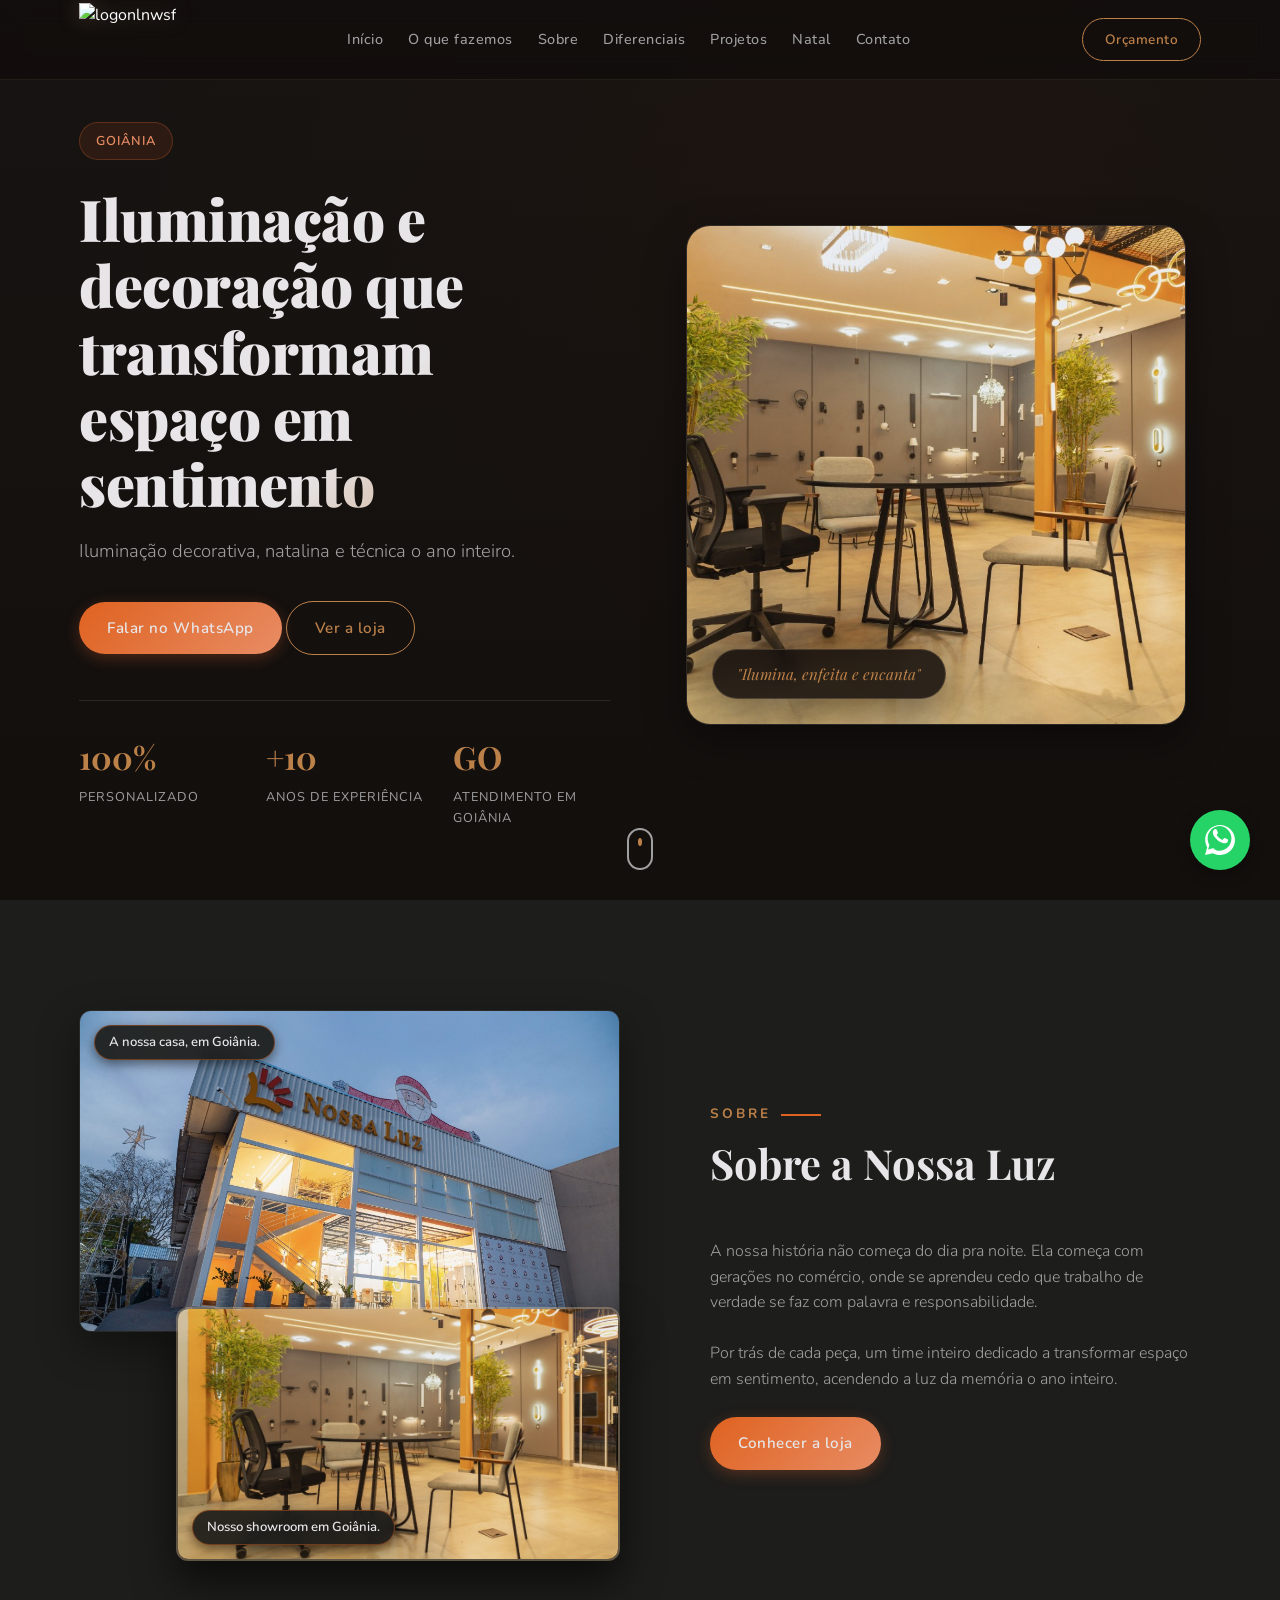
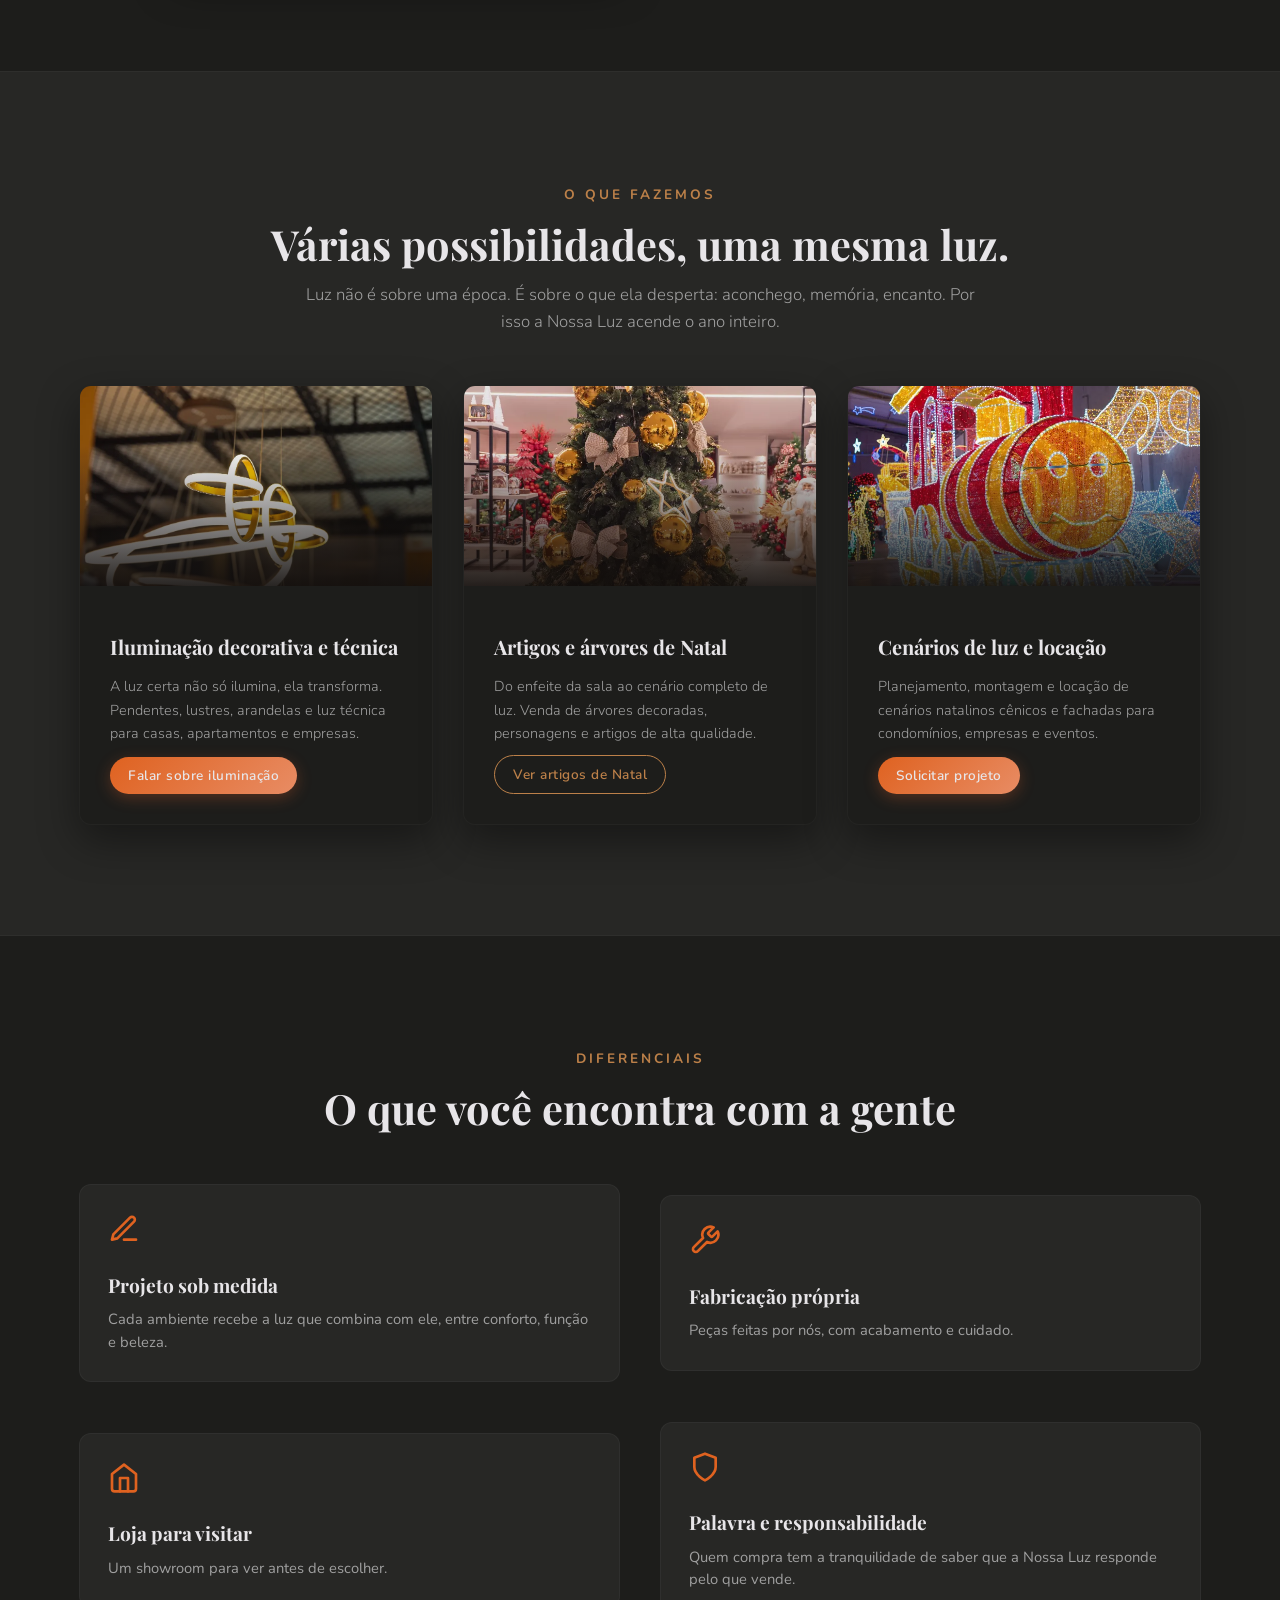
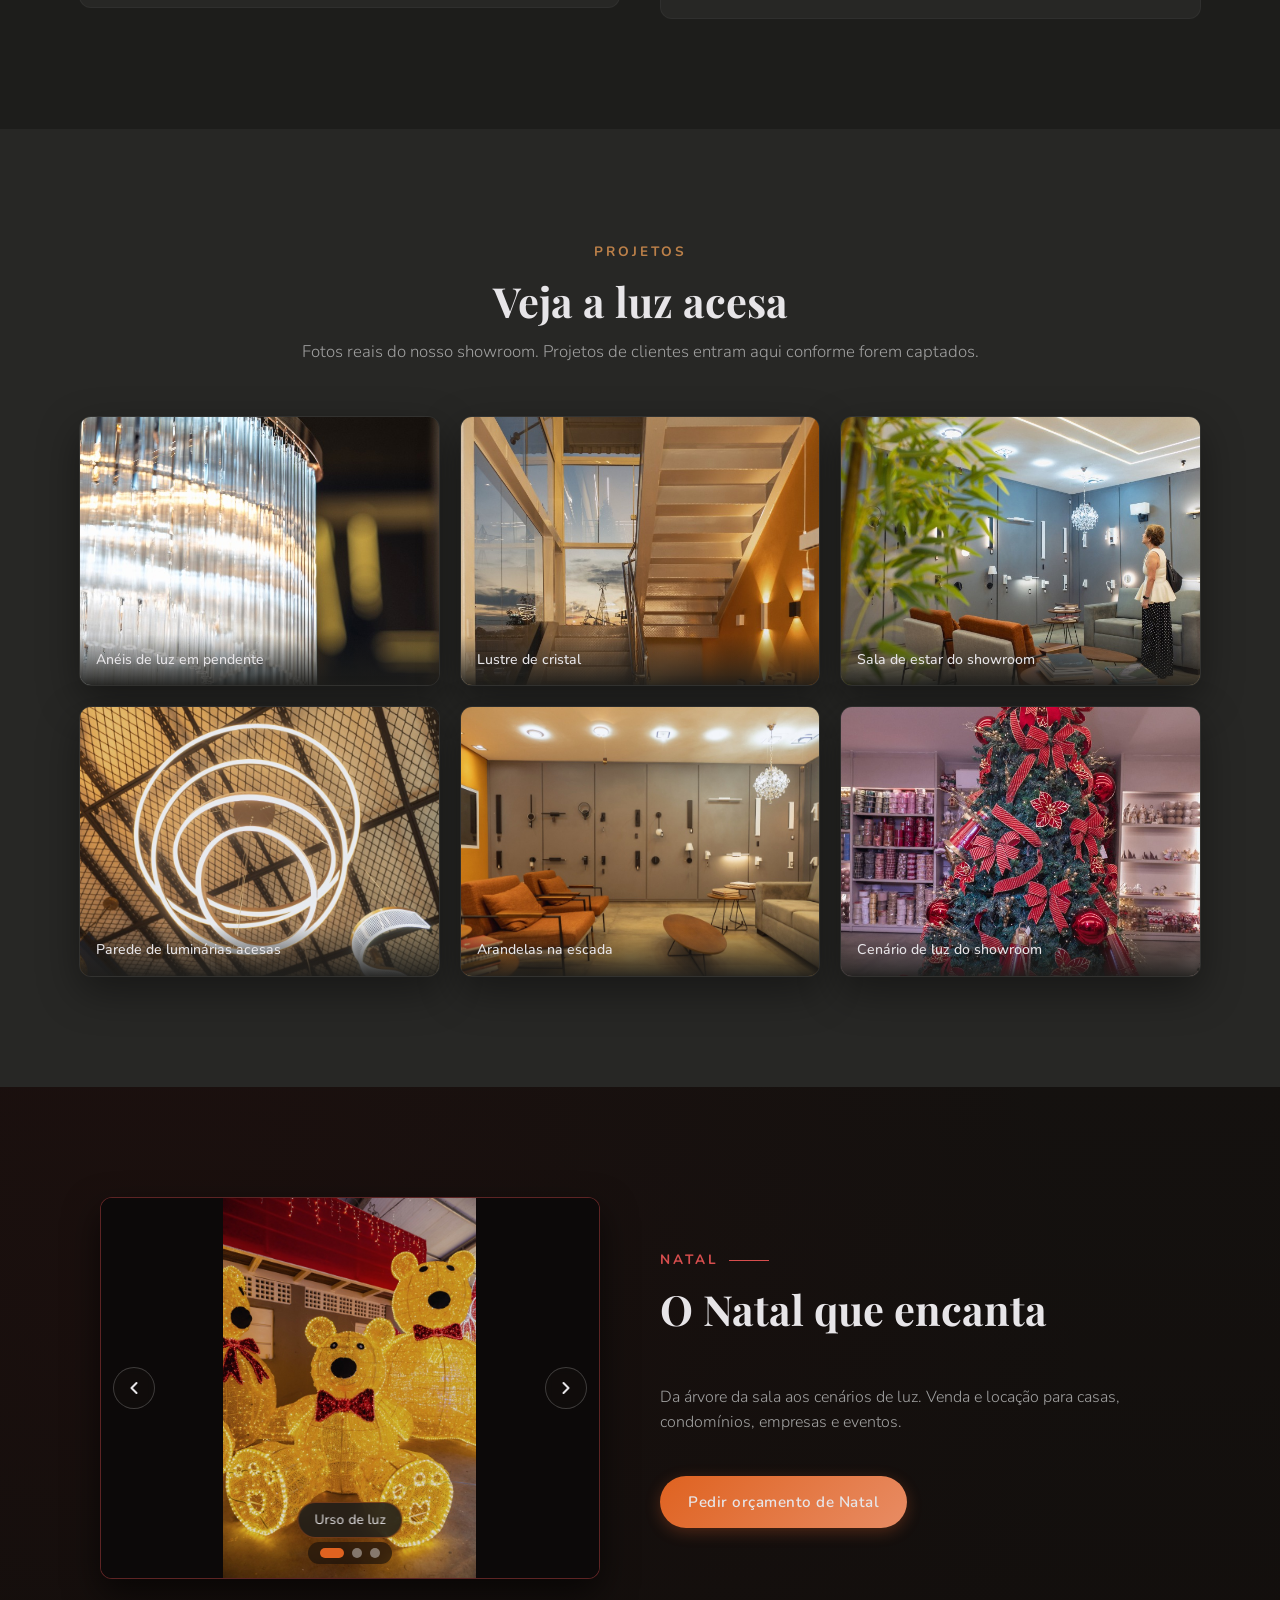
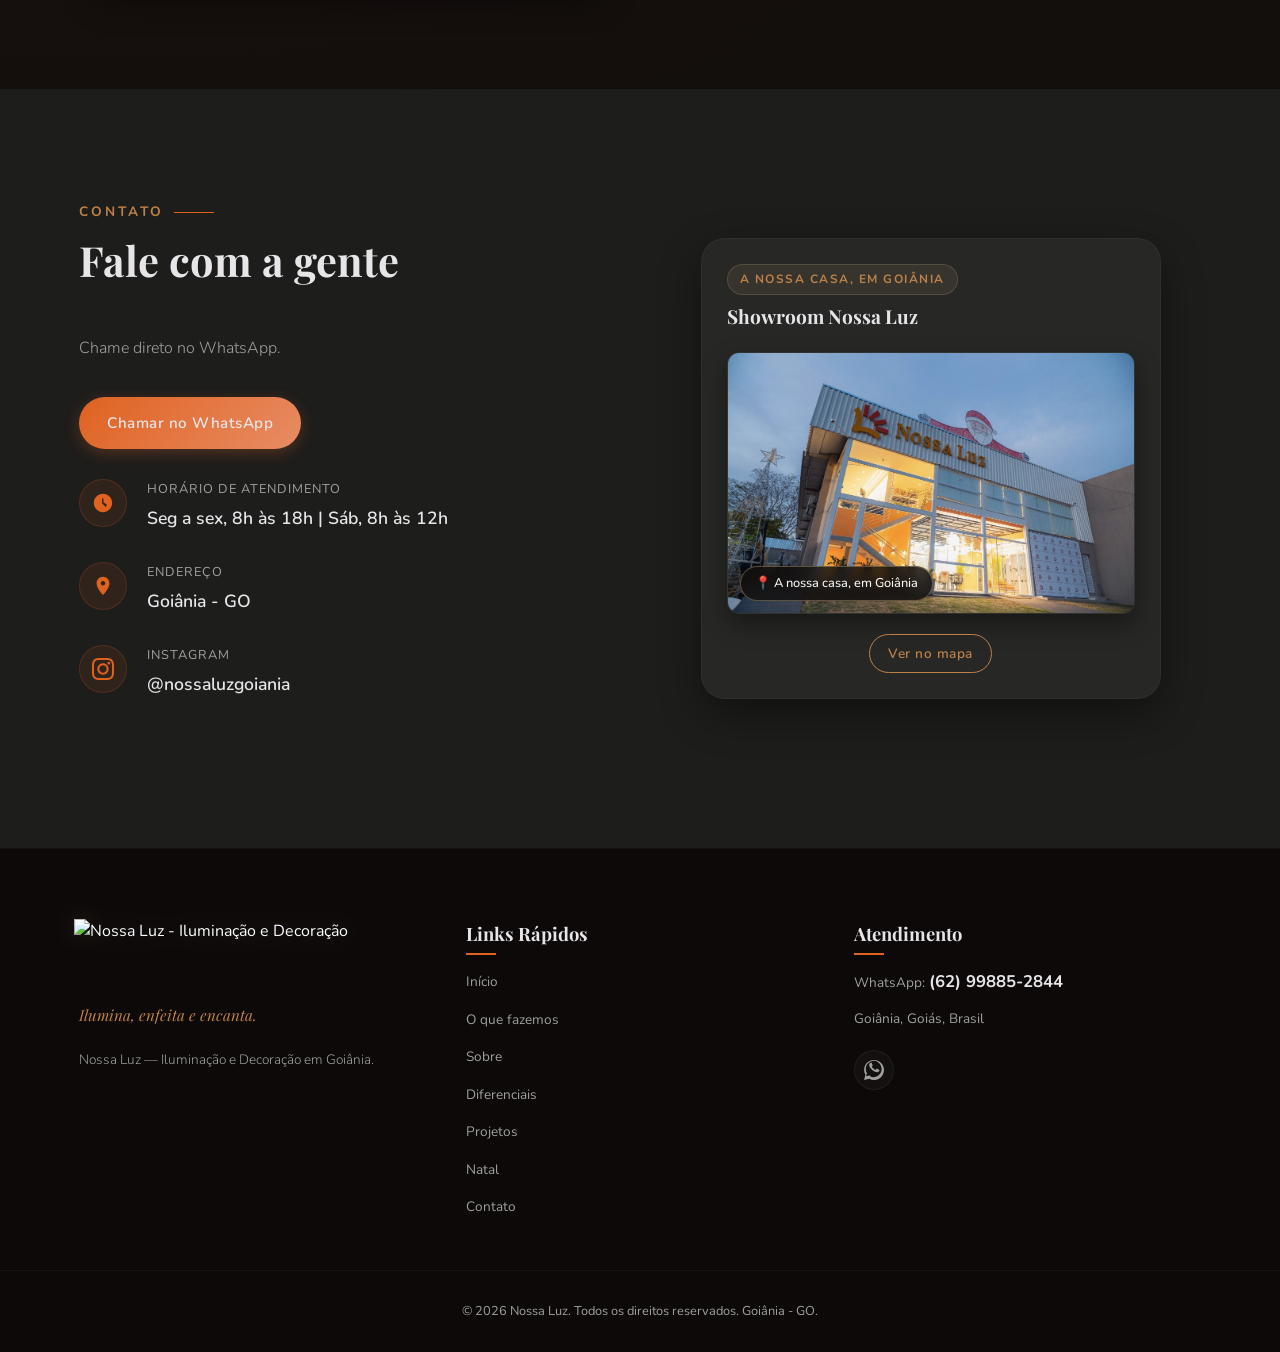
==== commit 73146c09: "Fix fechamento da div do 5o item da galeria para renderizar os 6 quadros da grade" ====
--- a/index.html
+++ b/index.html
@@ -412,6 +412,8 @@
                 <span>Arandelas na escada</span>
               </div>
             </div>
+          </div>
+
           <!-- Pos. 6: galeria_6_natal (horizontal) -->
           <div class="gallery-item">
             <div class="gallery-img-wrap">
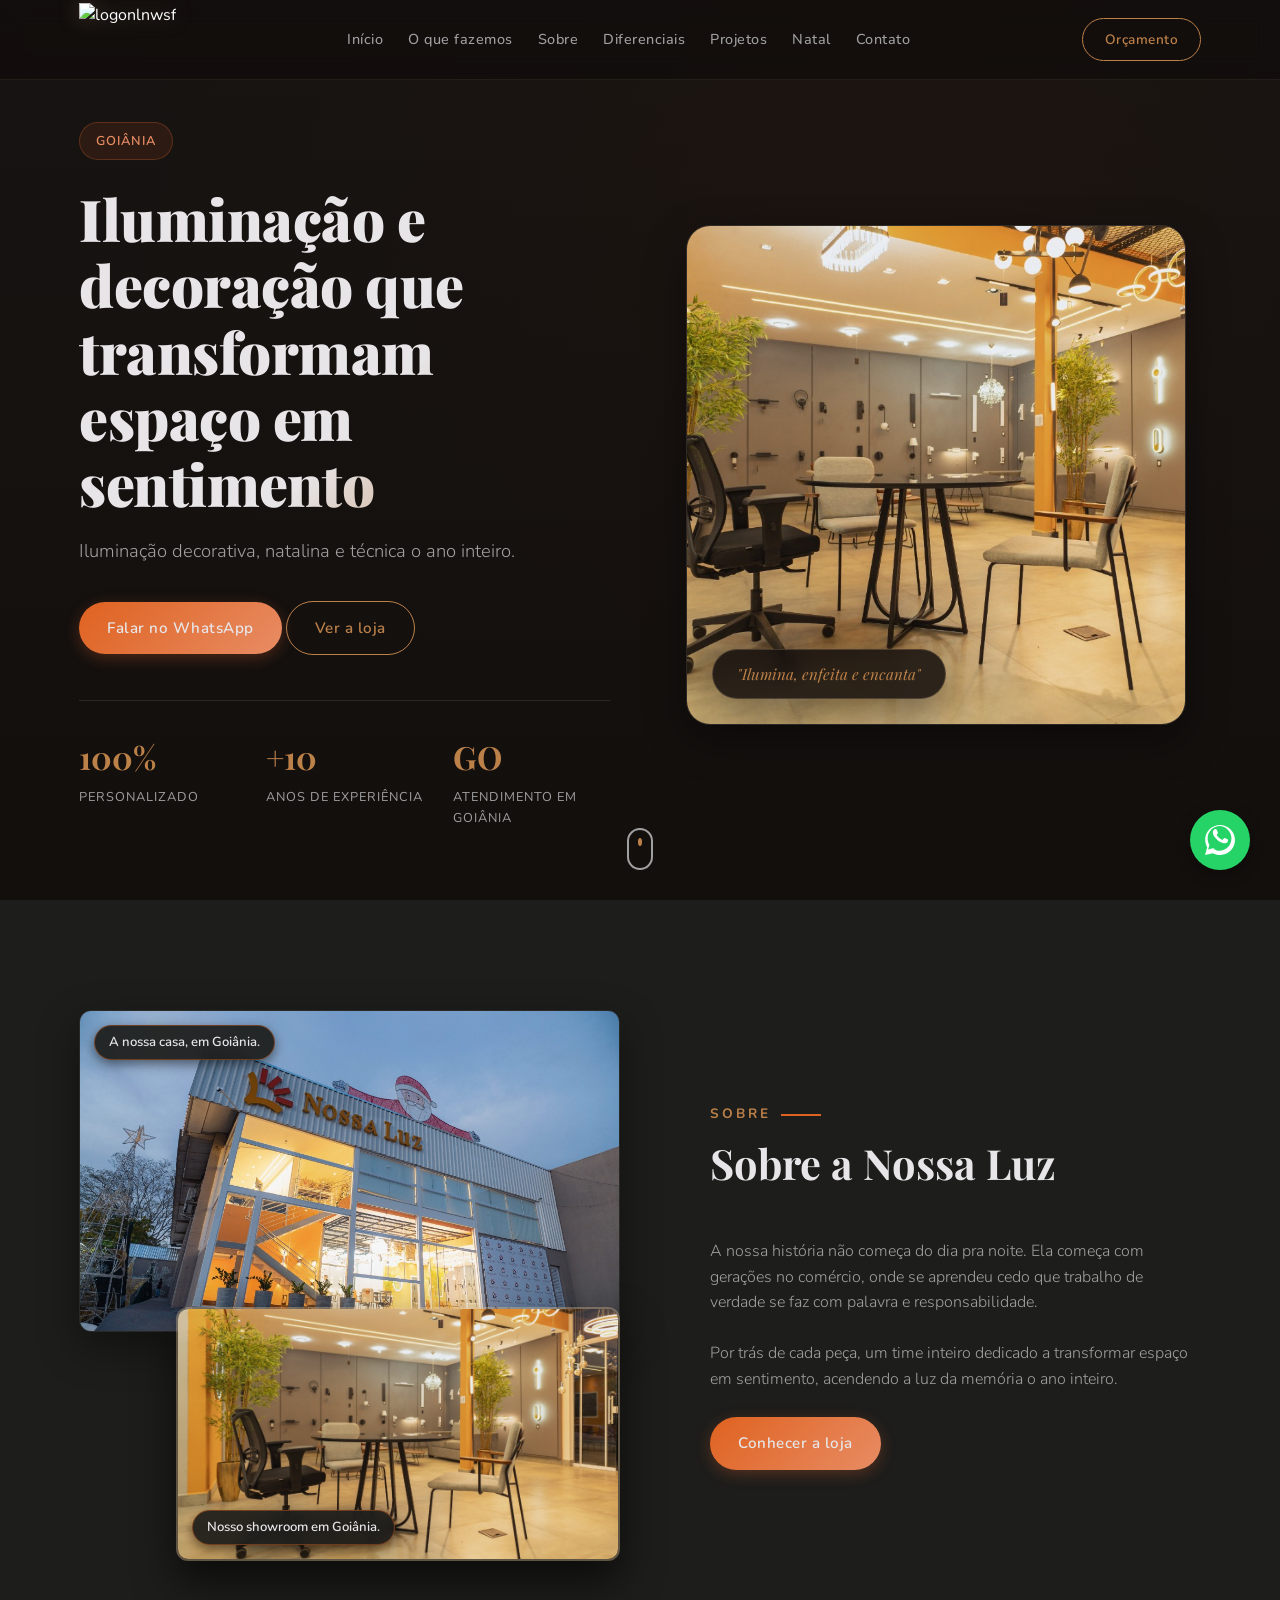
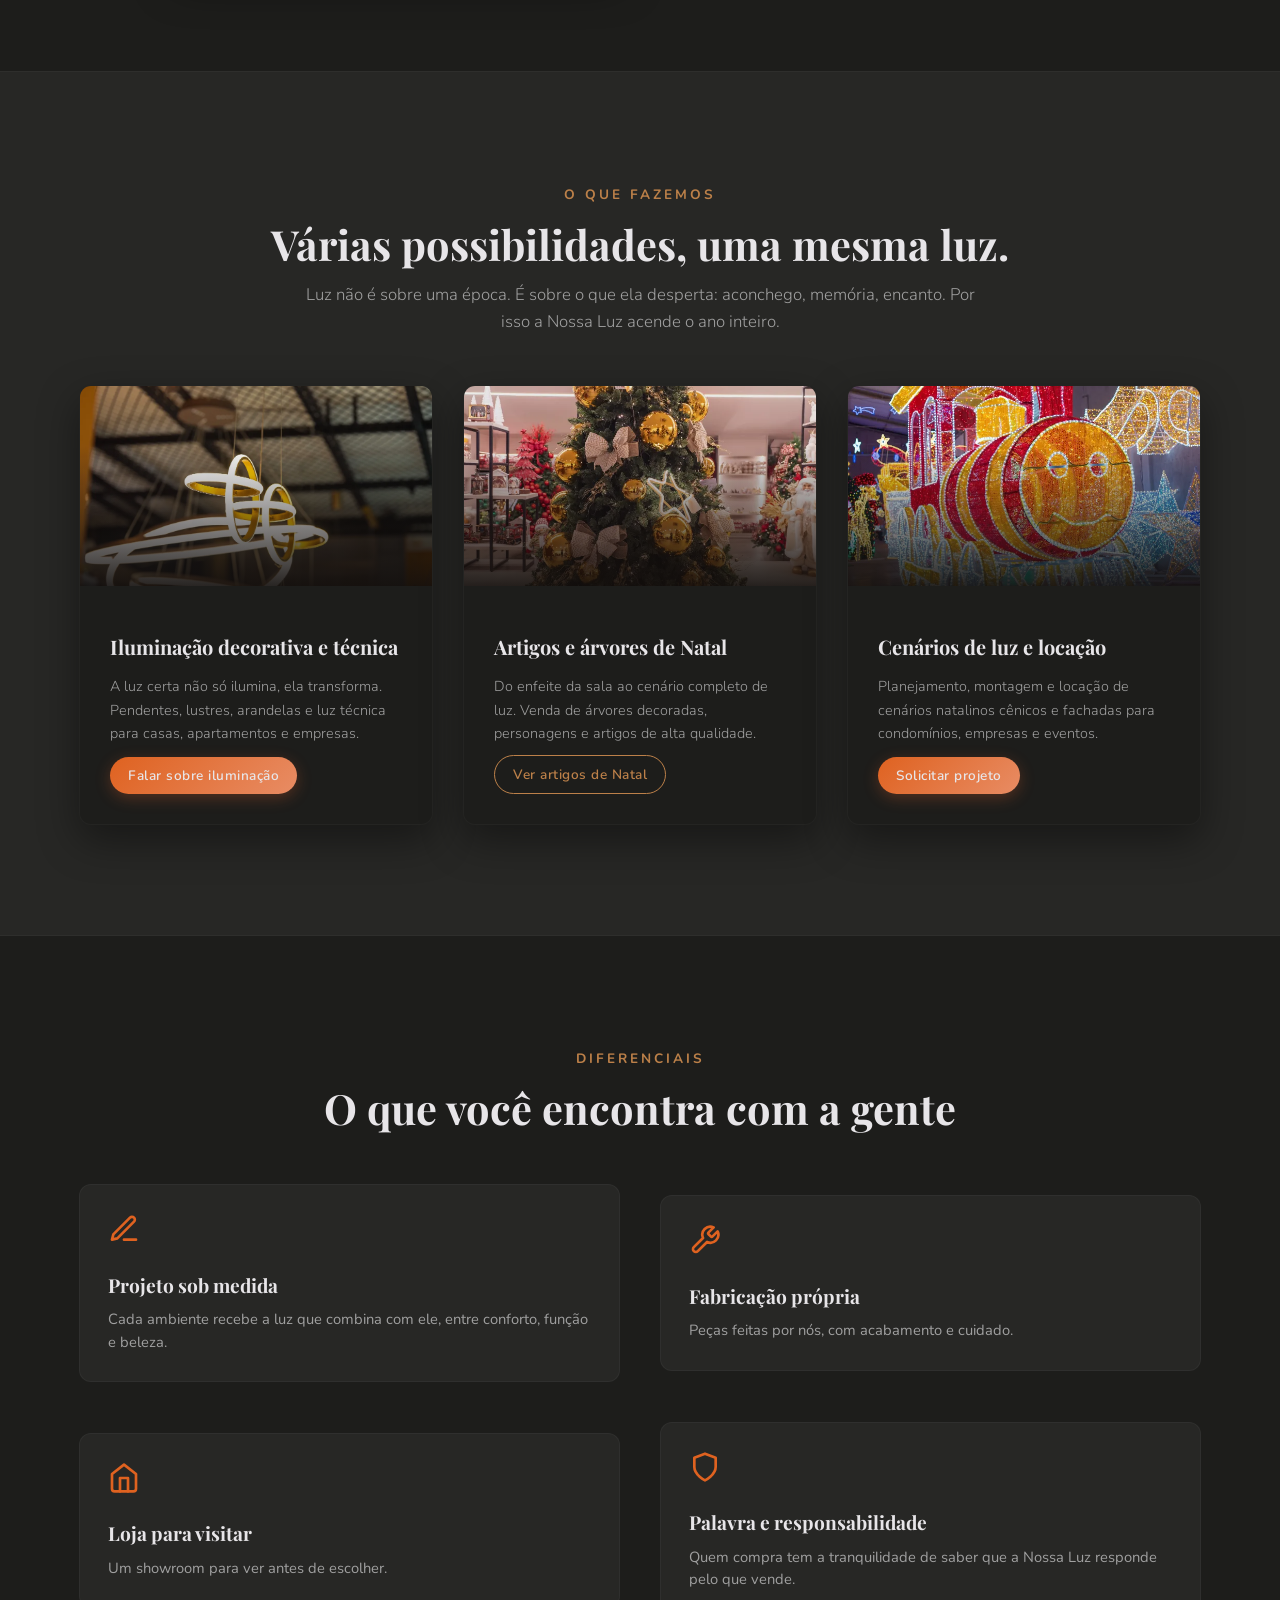
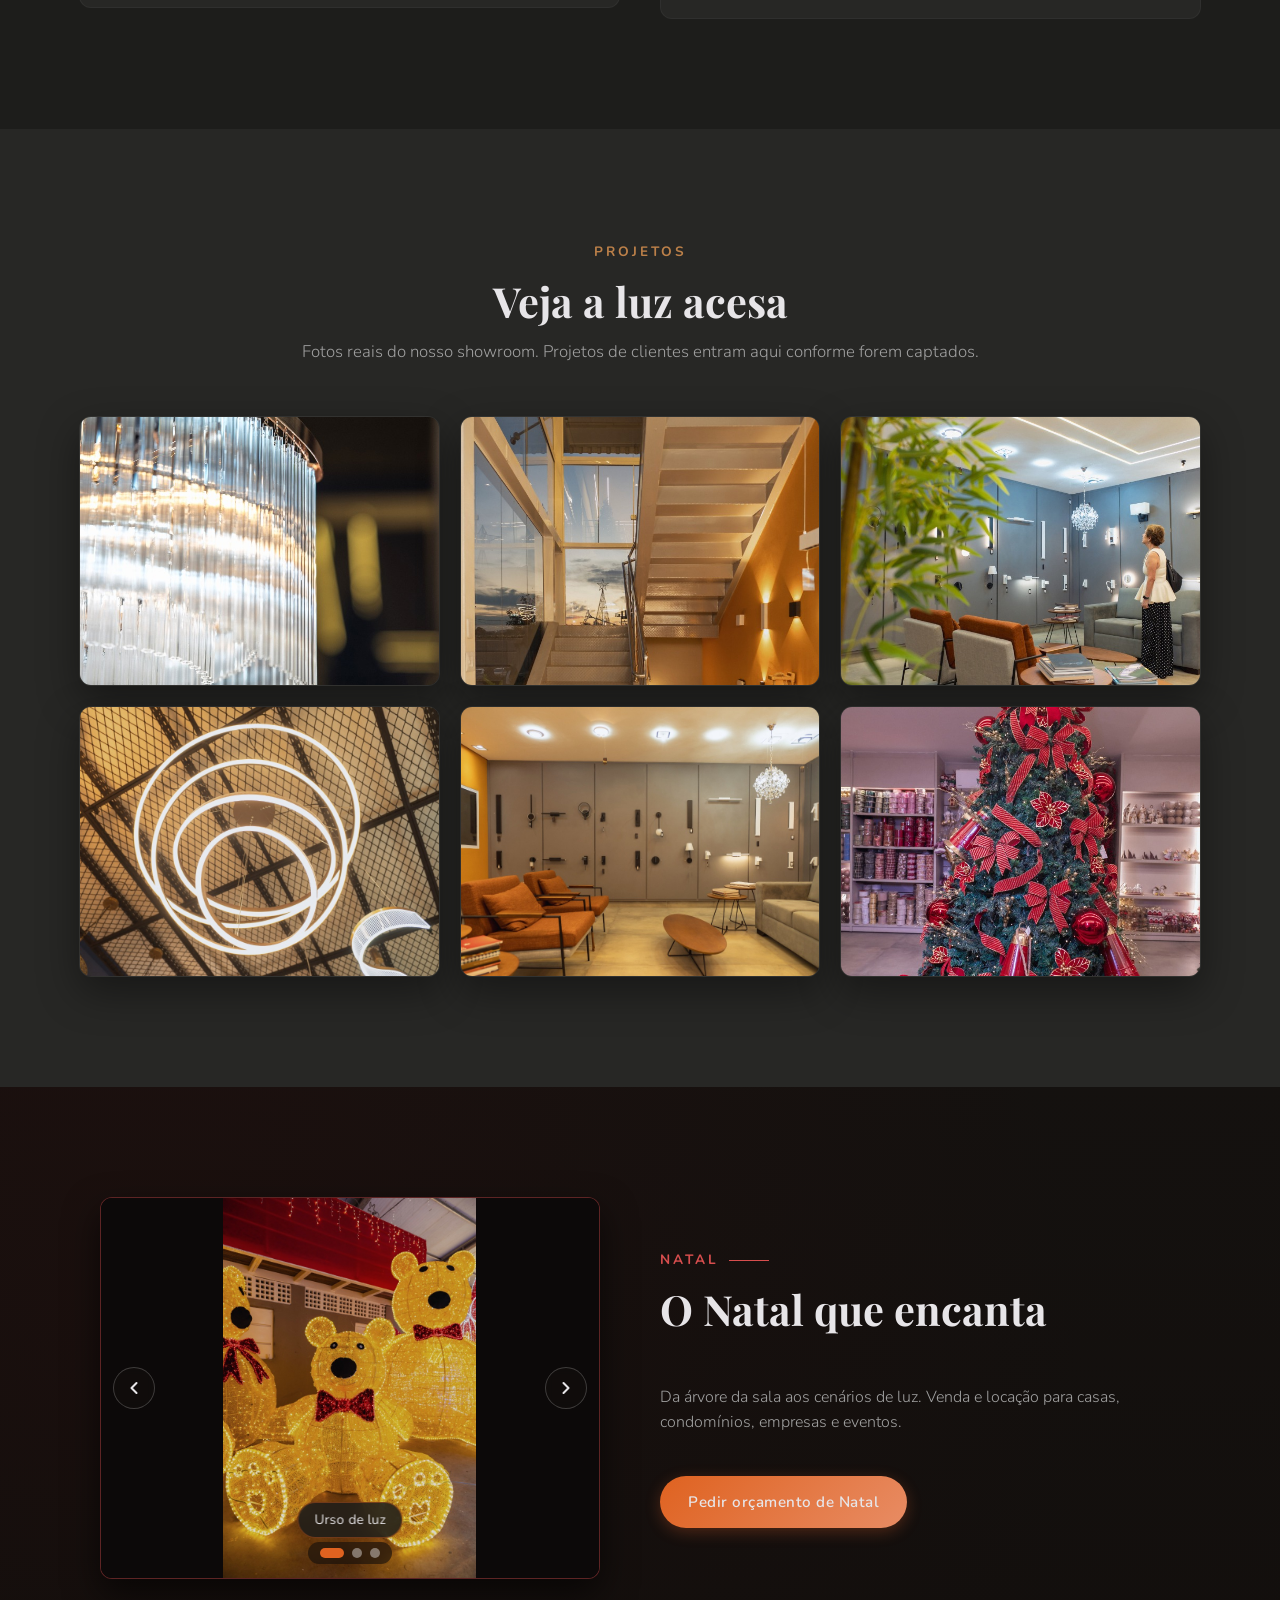
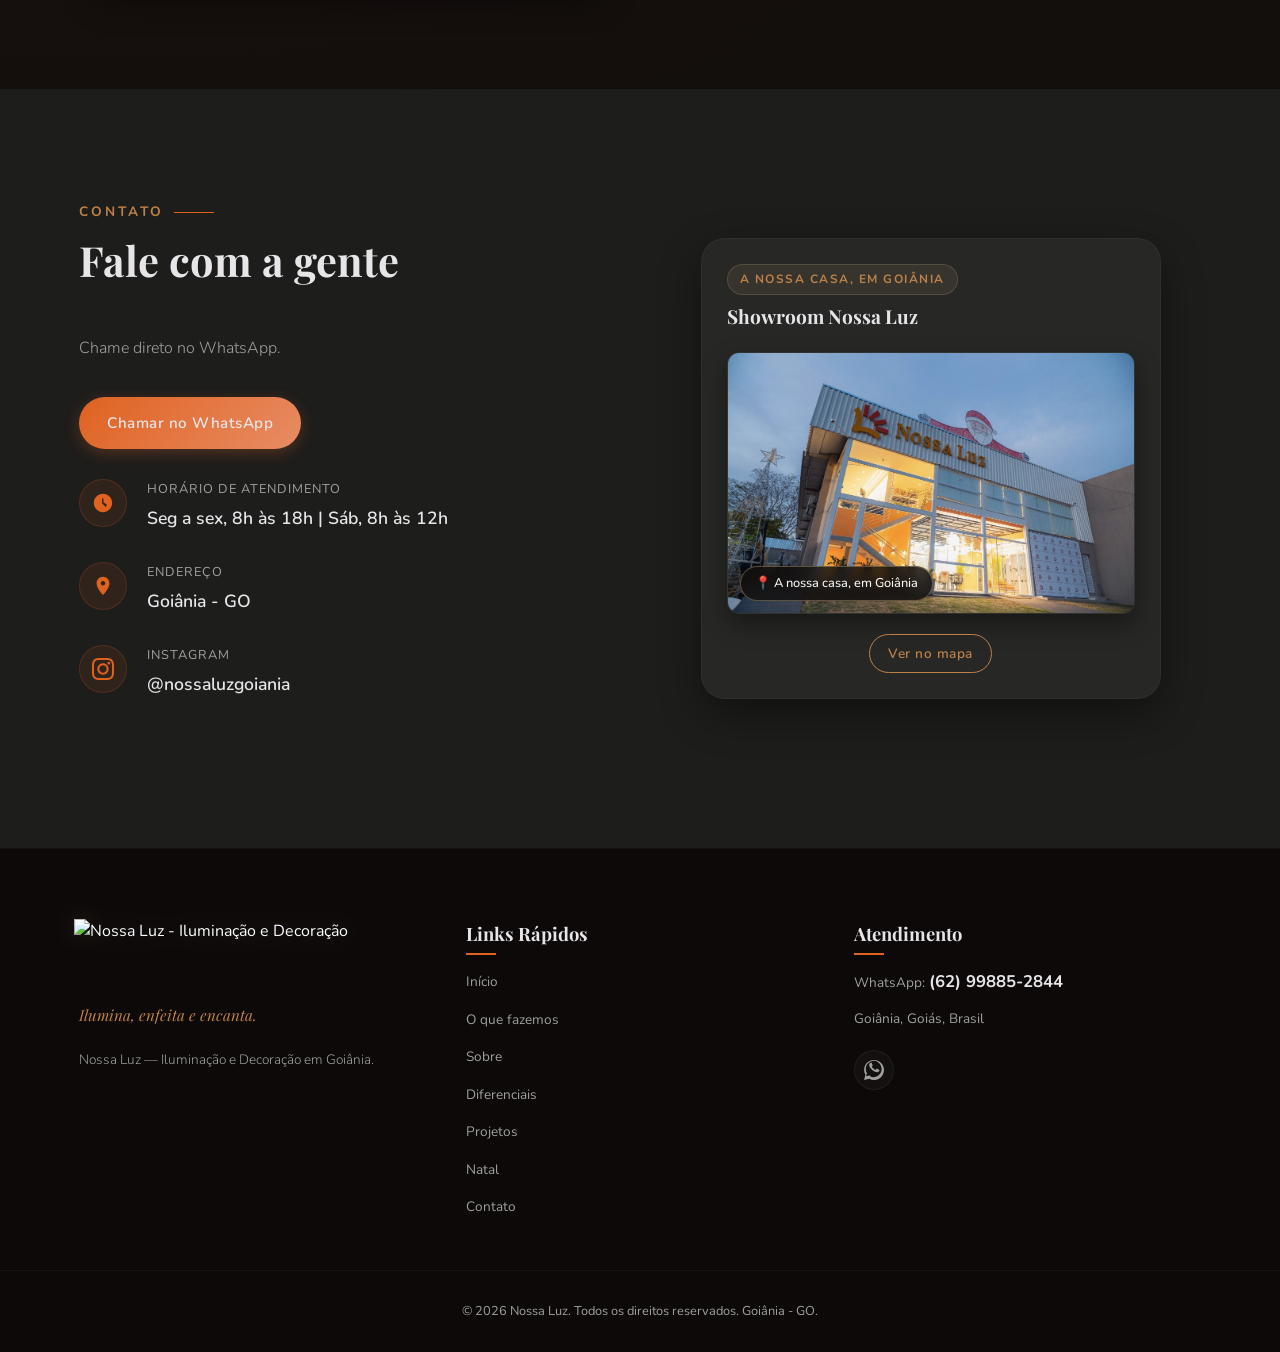
==== commit 2c5ea7c3: "Remove legendas sobrepostas da galeria de projetos para exibicao limpa das fotos" ====
--- a/index.html
+++ b/index.html
@@ -368,9 +368,6 @@
           <div class="gallery-item">
             <div class="gallery-img-wrap">
               <img src="assets/portfolio-1.jpg" loading="lazy" width="400" height="300" alt="Anéis de luz em pendente - Nossa Luz" class="gallery-img">
-              <div class="gallery-caption-overlay">
-                <span>Anéis de luz em pendente</span>
-              </div>
             </div>
           </div>
 
@@ -378,9 +375,6 @@
           <div class="gallery-item">
             <div class="gallery-img-wrap">
               <img src="assets/portfolio-2.jpg" loading="lazy" width="400" height="300" alt="Lustre de cristal - Nossa Luz" class="gallery-img">
-              <div class="gallery-caption-overlay">
-                <span>Lustre de cristal</span>
-              </div>
             </div>
           </div>
 
@@ -388,9 +382,6 @@
           <div class="gallery-item">
             <div class="gallery-img-wrap">
               <img src="assets/portfolio-3.jpg" loading="lazy" width="400" height="300" alt="Sala de estar do showroom - Nossa Luz" class="gallery-img">
-              <div class="gallery-caption-overlay">
-                <span>Sala de estar do showroom</span>
-              </div>
             </div>
           </div>
 
@@ -398,9 +389,6 @@
           <div class="gallery-item">
             <div class="gallery-img-wrap">
               <img src="assets/portfolio-4.jpg" loading="lazy" width="400" height="300" alt="Parede de luminárias acesas - Nossa Luz" class="gallery-img">
-              <div class="gallery-caption-overlay">
-                <span>Parede de luminárias acesas</span>
-              </div>
             </div>
           </div>
 
@@ -408,9 +396,6 @@
           <div class="gallery-item">
             <div class="gallery-img-wrap">
               <img src="assets/portfolio-5.jpg" loading="lazy" width="400" height="300" alt="Arandelas na escada - Nossa Luz" class="gallery-img">
-              <div class="gallery-caption-overlay">
-                <span>Arandelas na escada</span>
-              </div>
             </div>
           </div>
 
@@ -418,9 +403,6 @@
           <div class="gallery-item">
             <div class="gallery-img-wrap">
               <img src="assets/natal-arvore-vermelha.jpg" loading="lazy" width="400" height="300" alt="Cenário de luz do showroom - Nossa Luz" class="gallery-img">
-              <div class="gallery-caption-overlay">
-                <span>Cenário de luz do showroom</span>
-              </div>
             </div>
           </div>
 
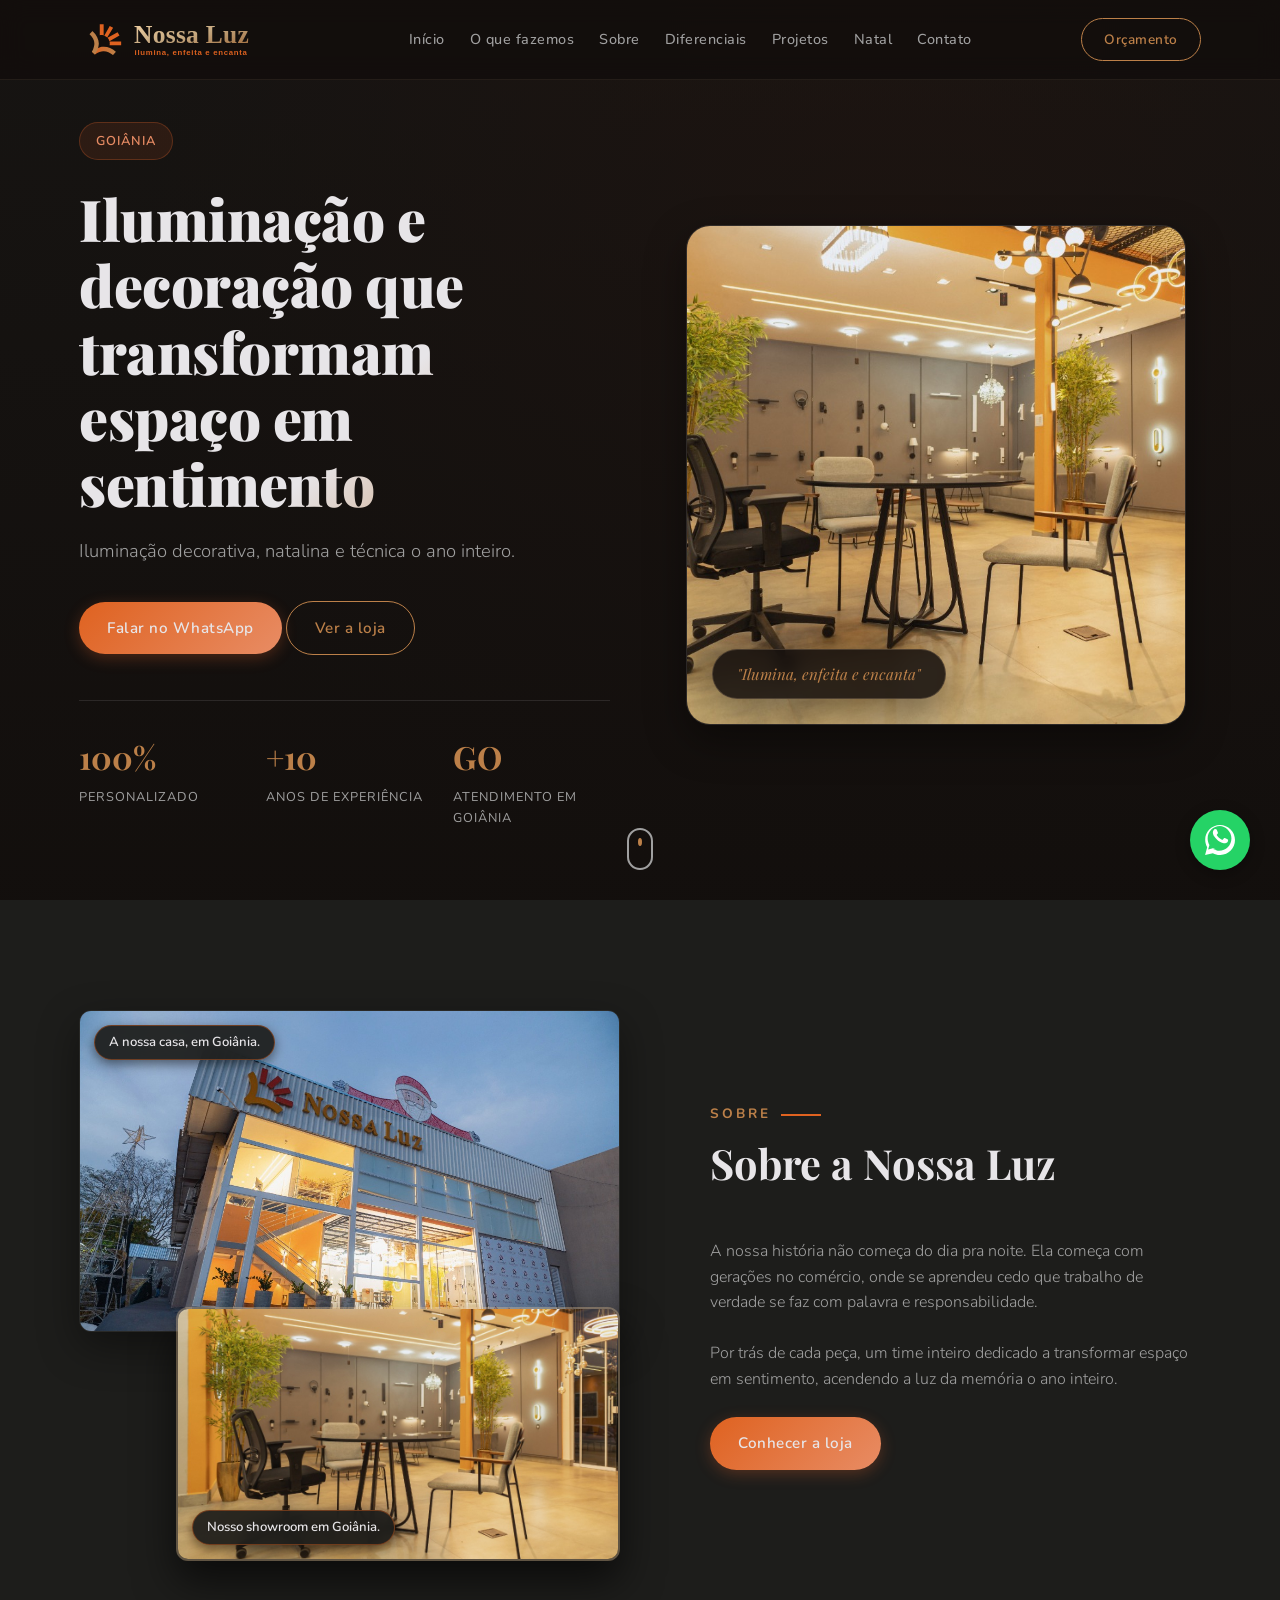
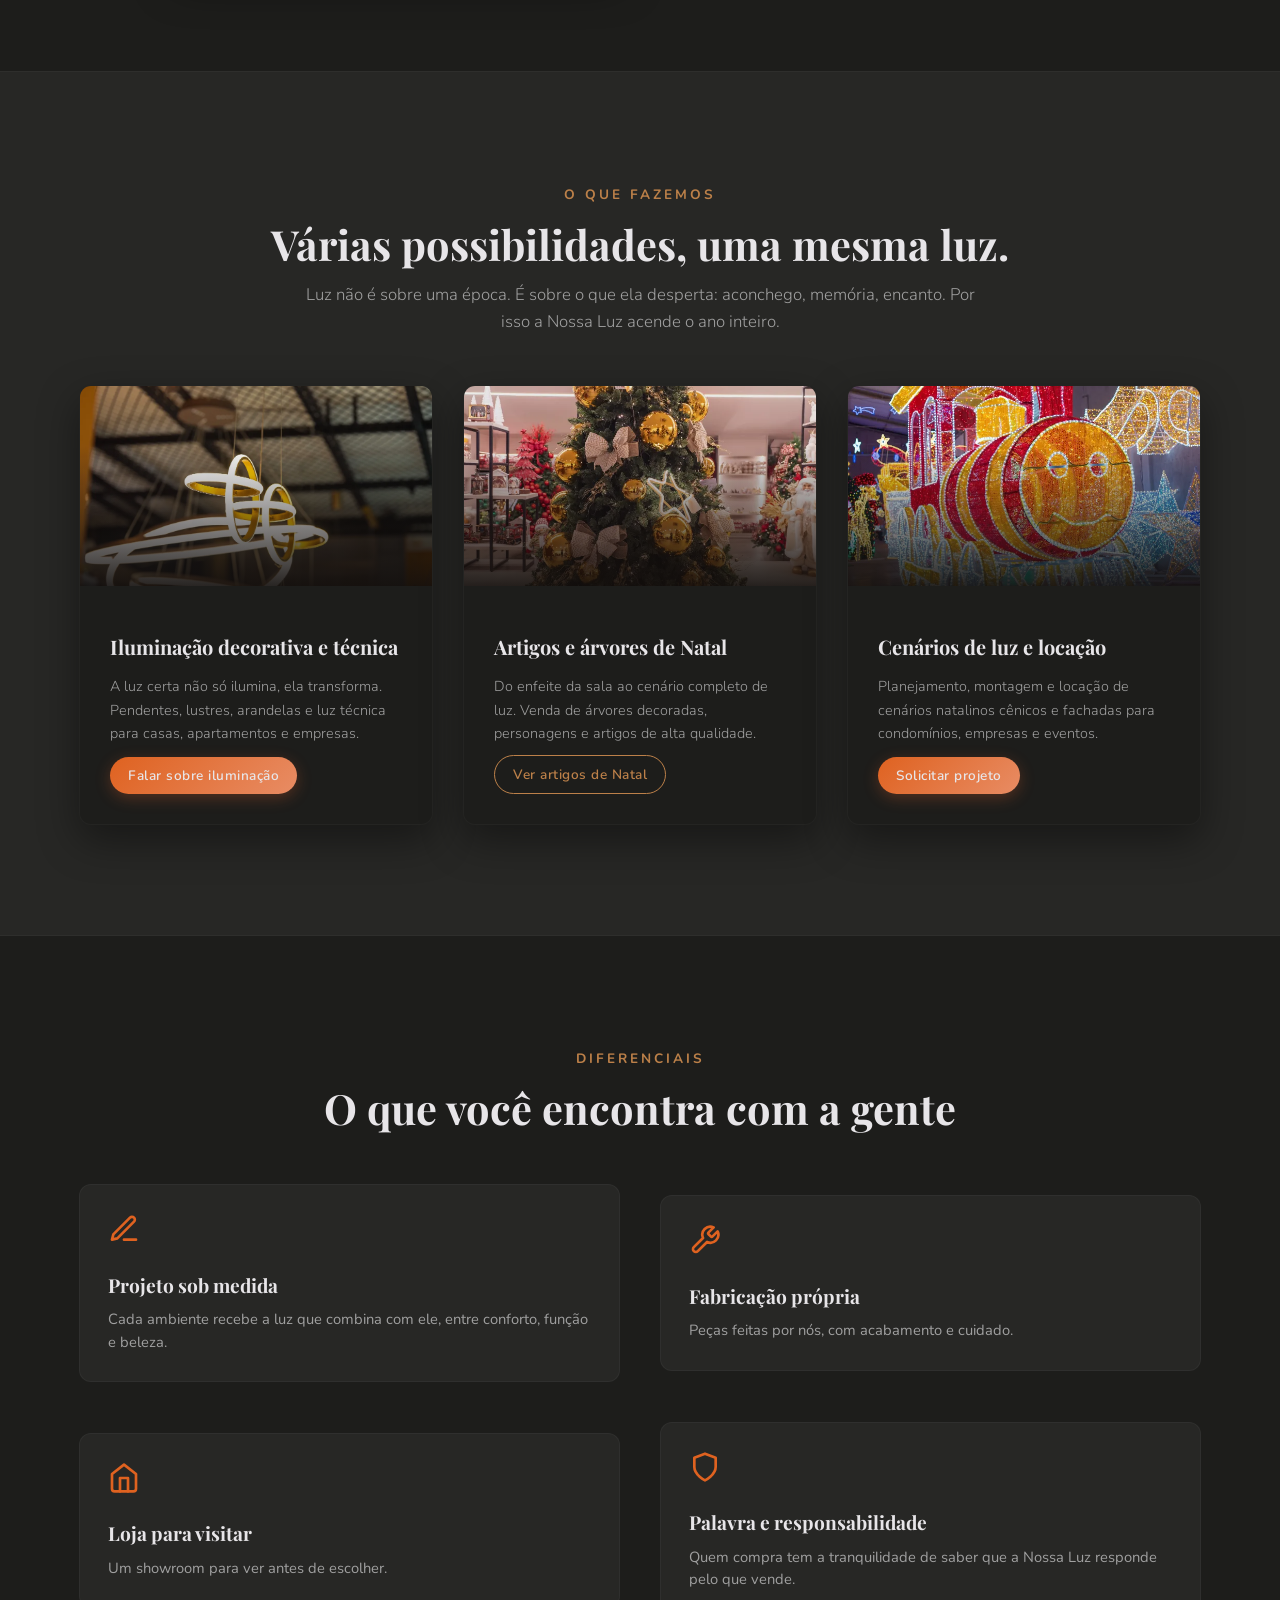
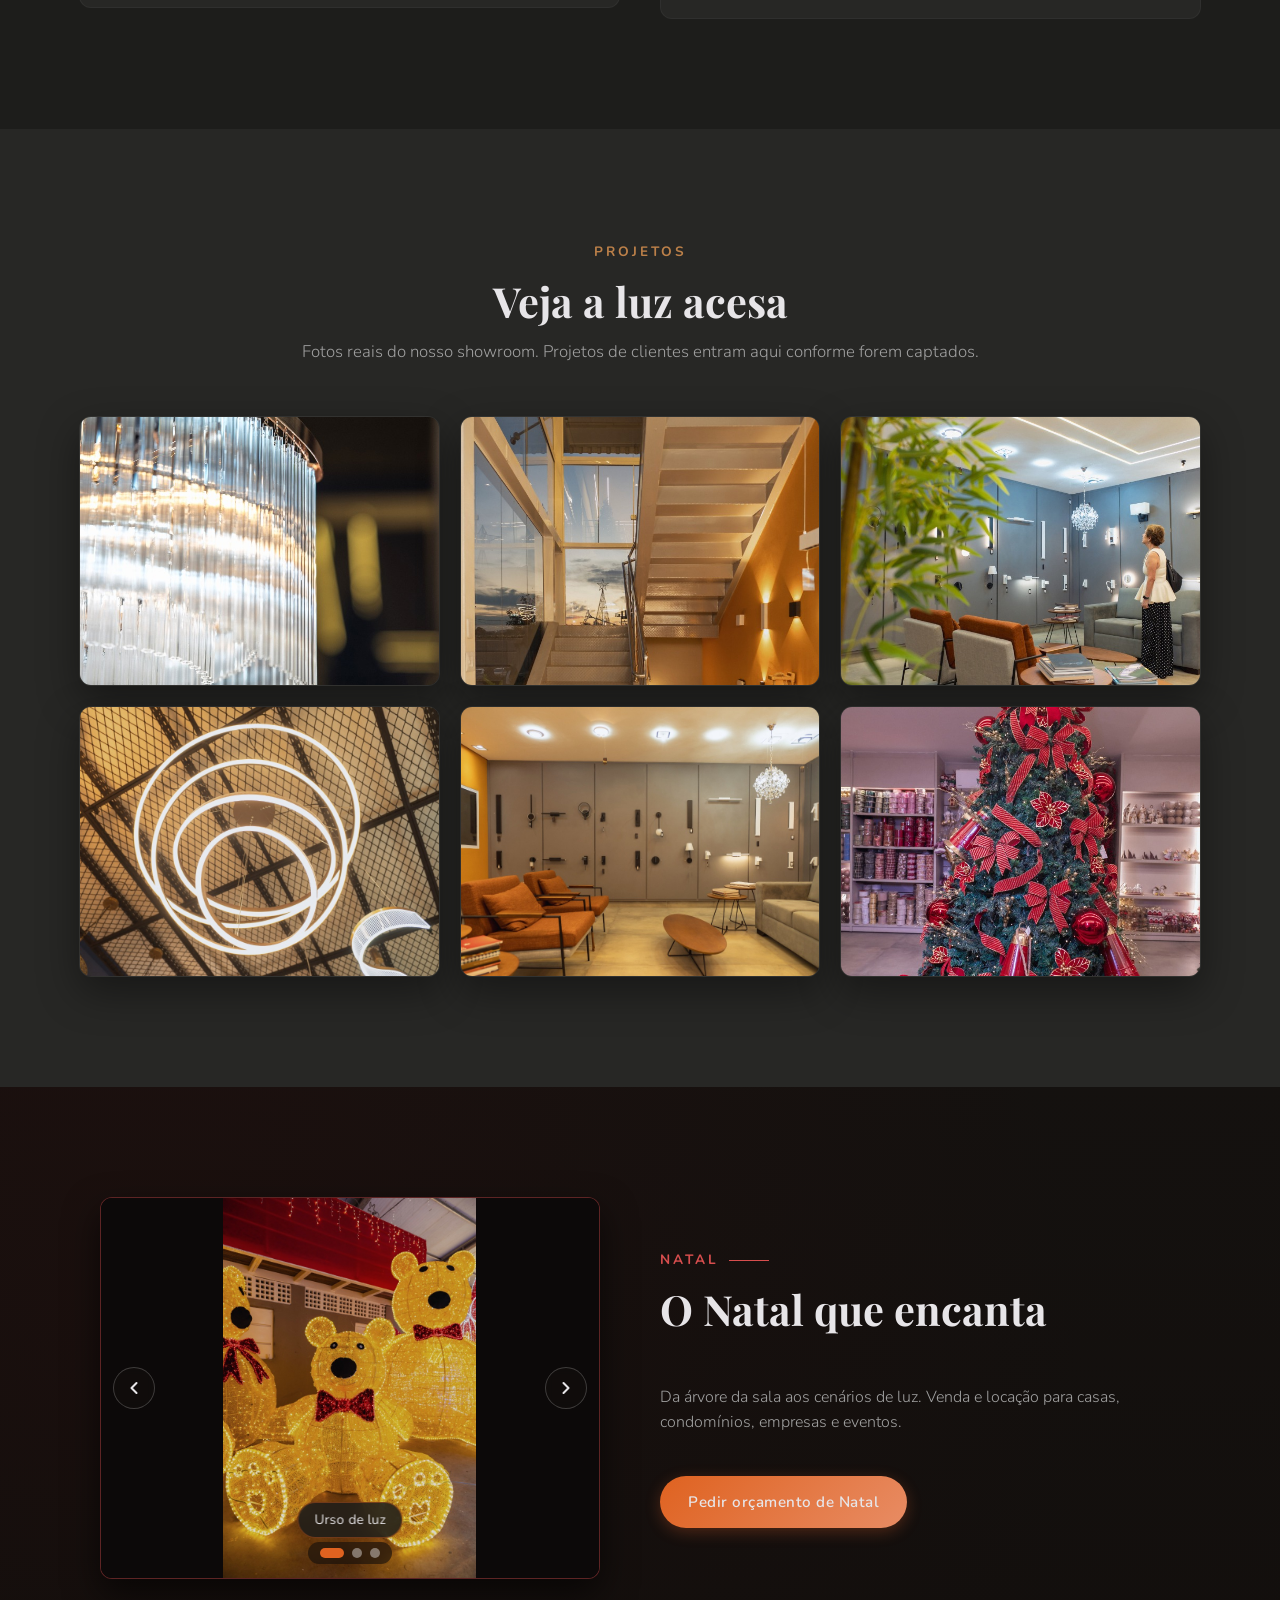
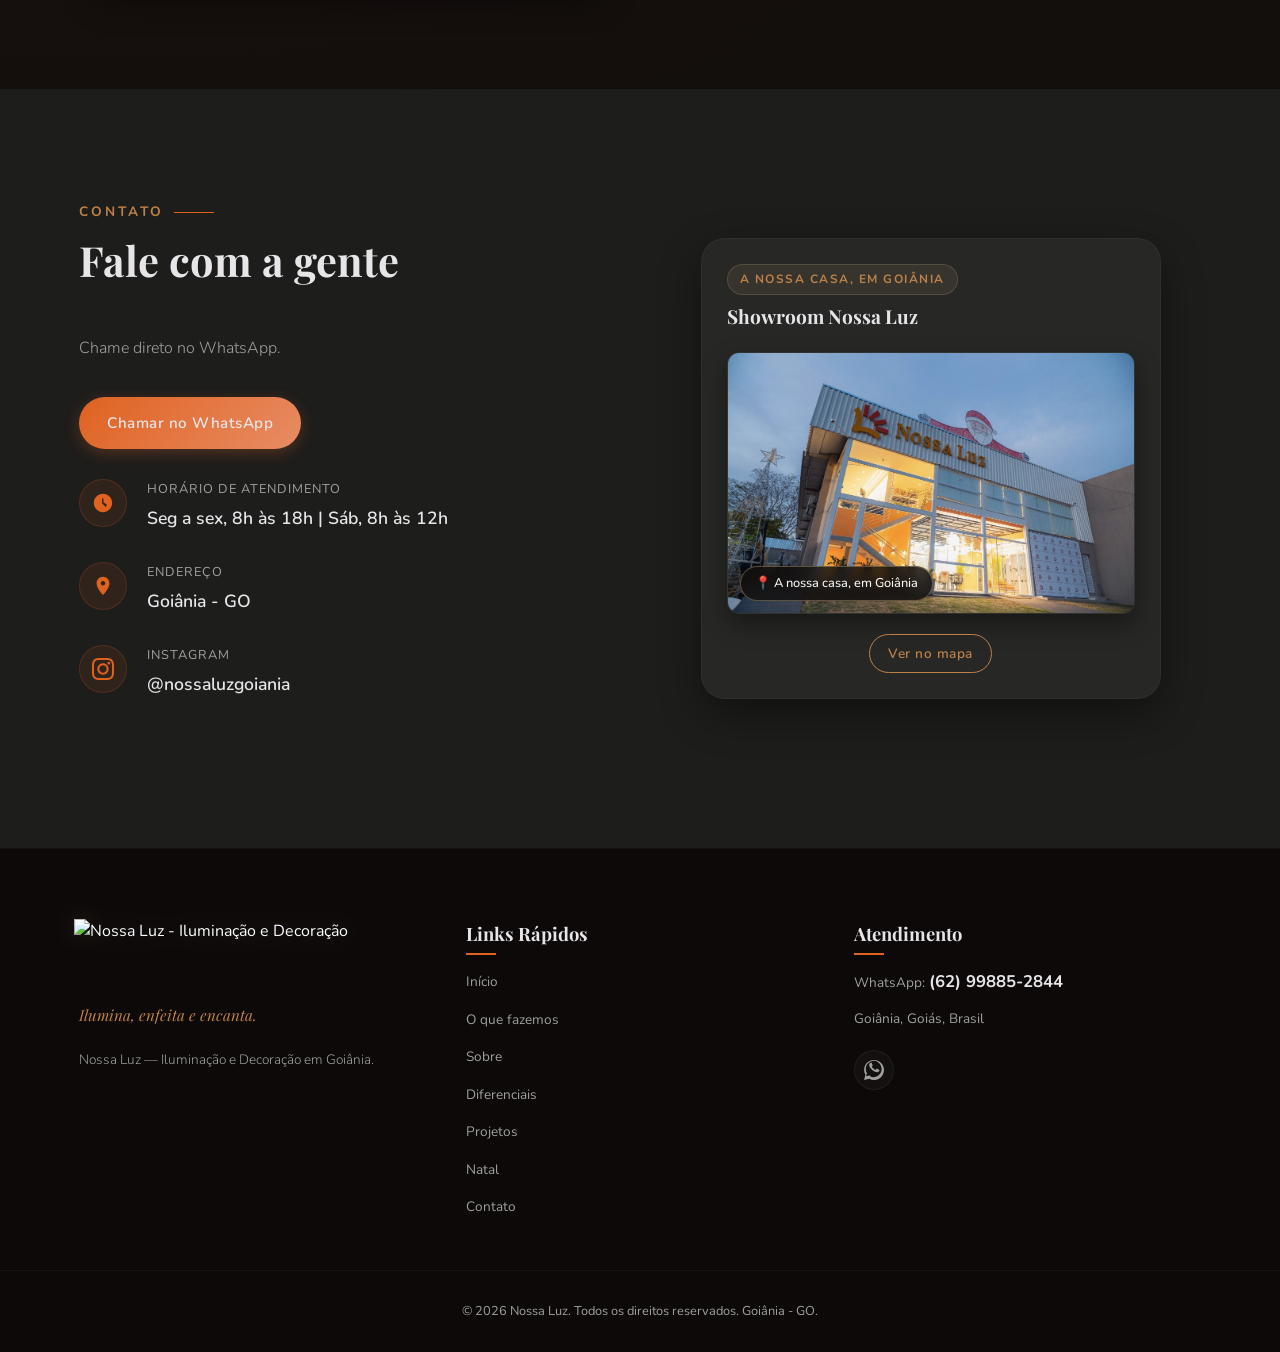
==== commit 390f8f3b: "Substitui o link externo cortado da logo do cabecalho pelo vetor SVG oficial HD e ajusta encaixe sem" ====
--- a/index.html
+++ b/index.html
@@ -100,7 +100,7 @@
   <header class="header">
     <div class="header-container container">
       <a href="#hero" class="logo" aria-label="Nossa Luz - Página Inicial">
-        <img src="https://i.ibb.co/TDQfnRV5/logonlnwsf.webp" alt="logonlnwsf" border="0">
+        <img src="assets/logo.svg" alt="Nossa Luz - Ilumina, enfeita e encanta">
       </a>
 
       <!-- Desktop Navigation Menu -->
--- a/styles.css
+++ b/styles.css
@@ -362,15 +362,14 @@
 }
 
 .logo img {
-  height: 74px;
+  height: 52px;
   width: auto;
   object-fit: contain;
-  filter: drop-shadow(0 0 10px rgba(197, 168, 128, 0.25)) brightness(1.15);
   transition: var(--transition-smooth);
 }
 
 .header.scrolled .logo img {
-  height: 62px;
+  height: 44px;
 }
 
 .nav-list {
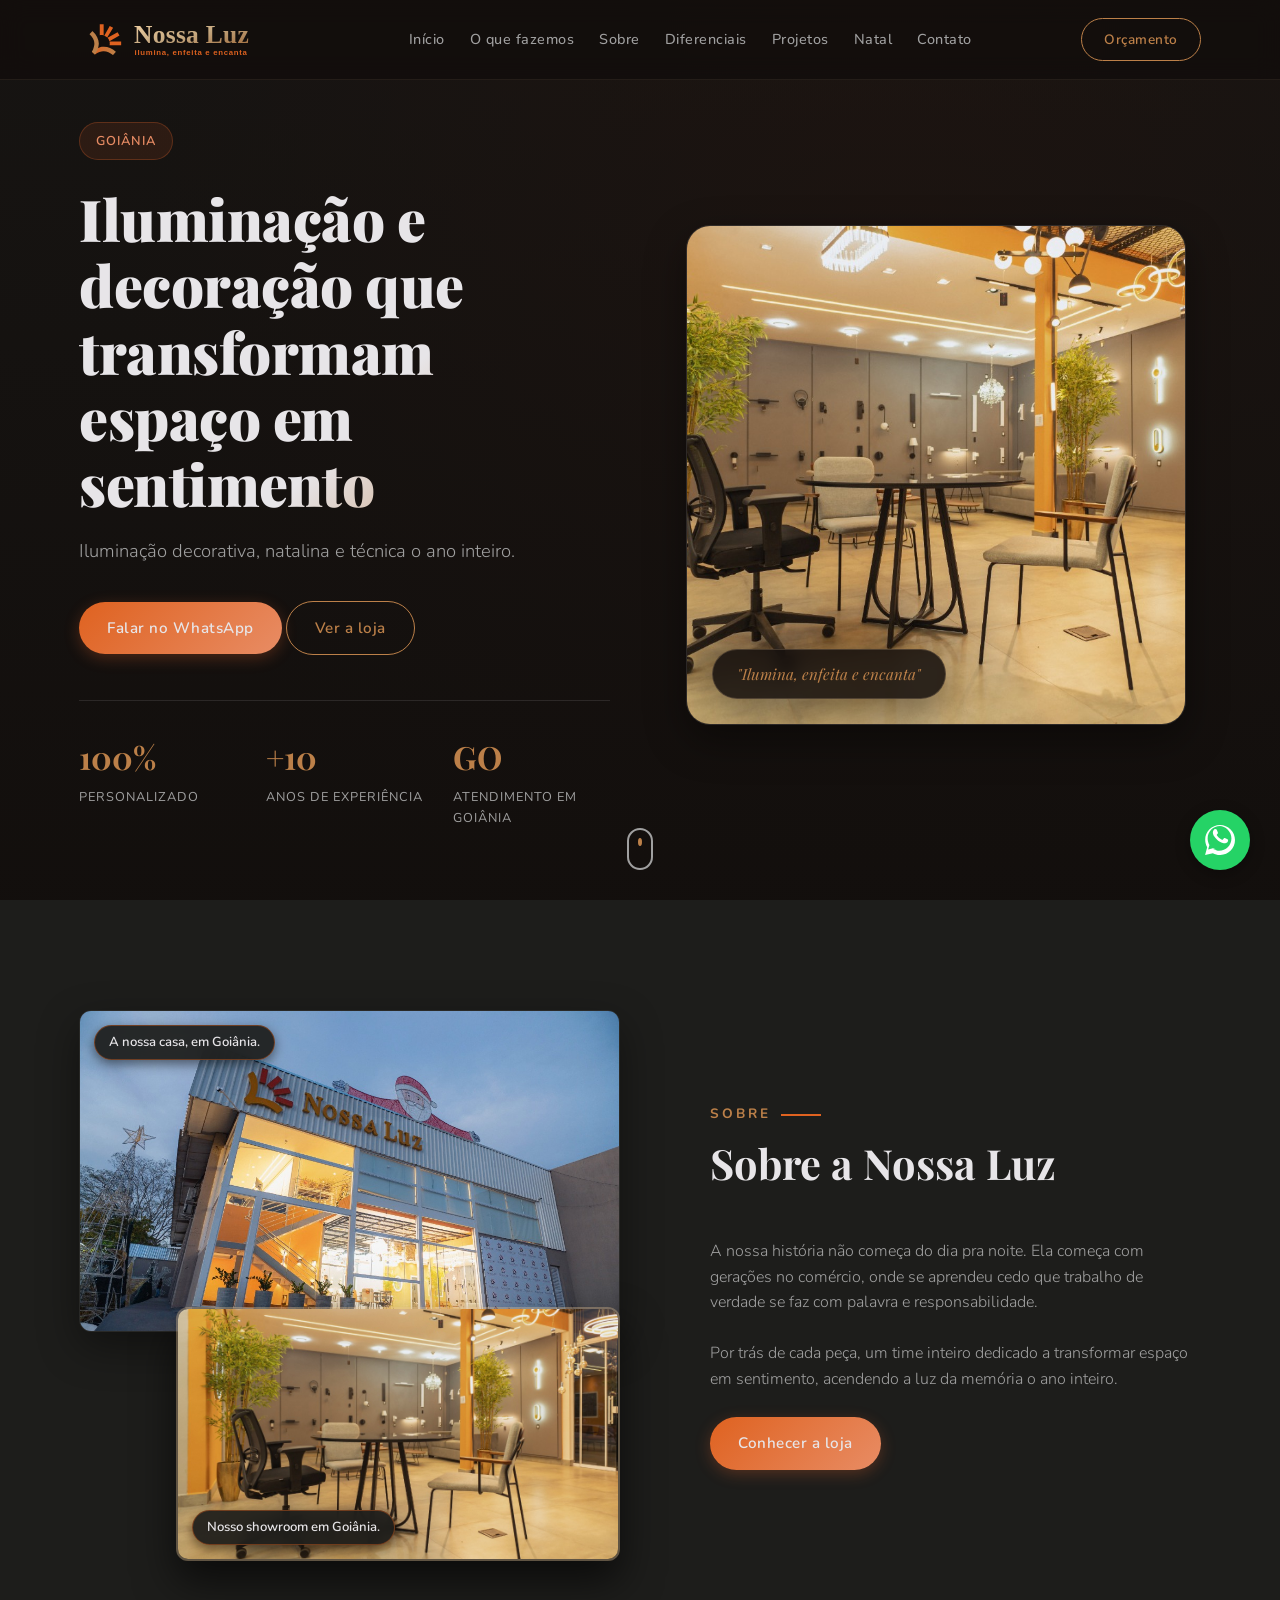
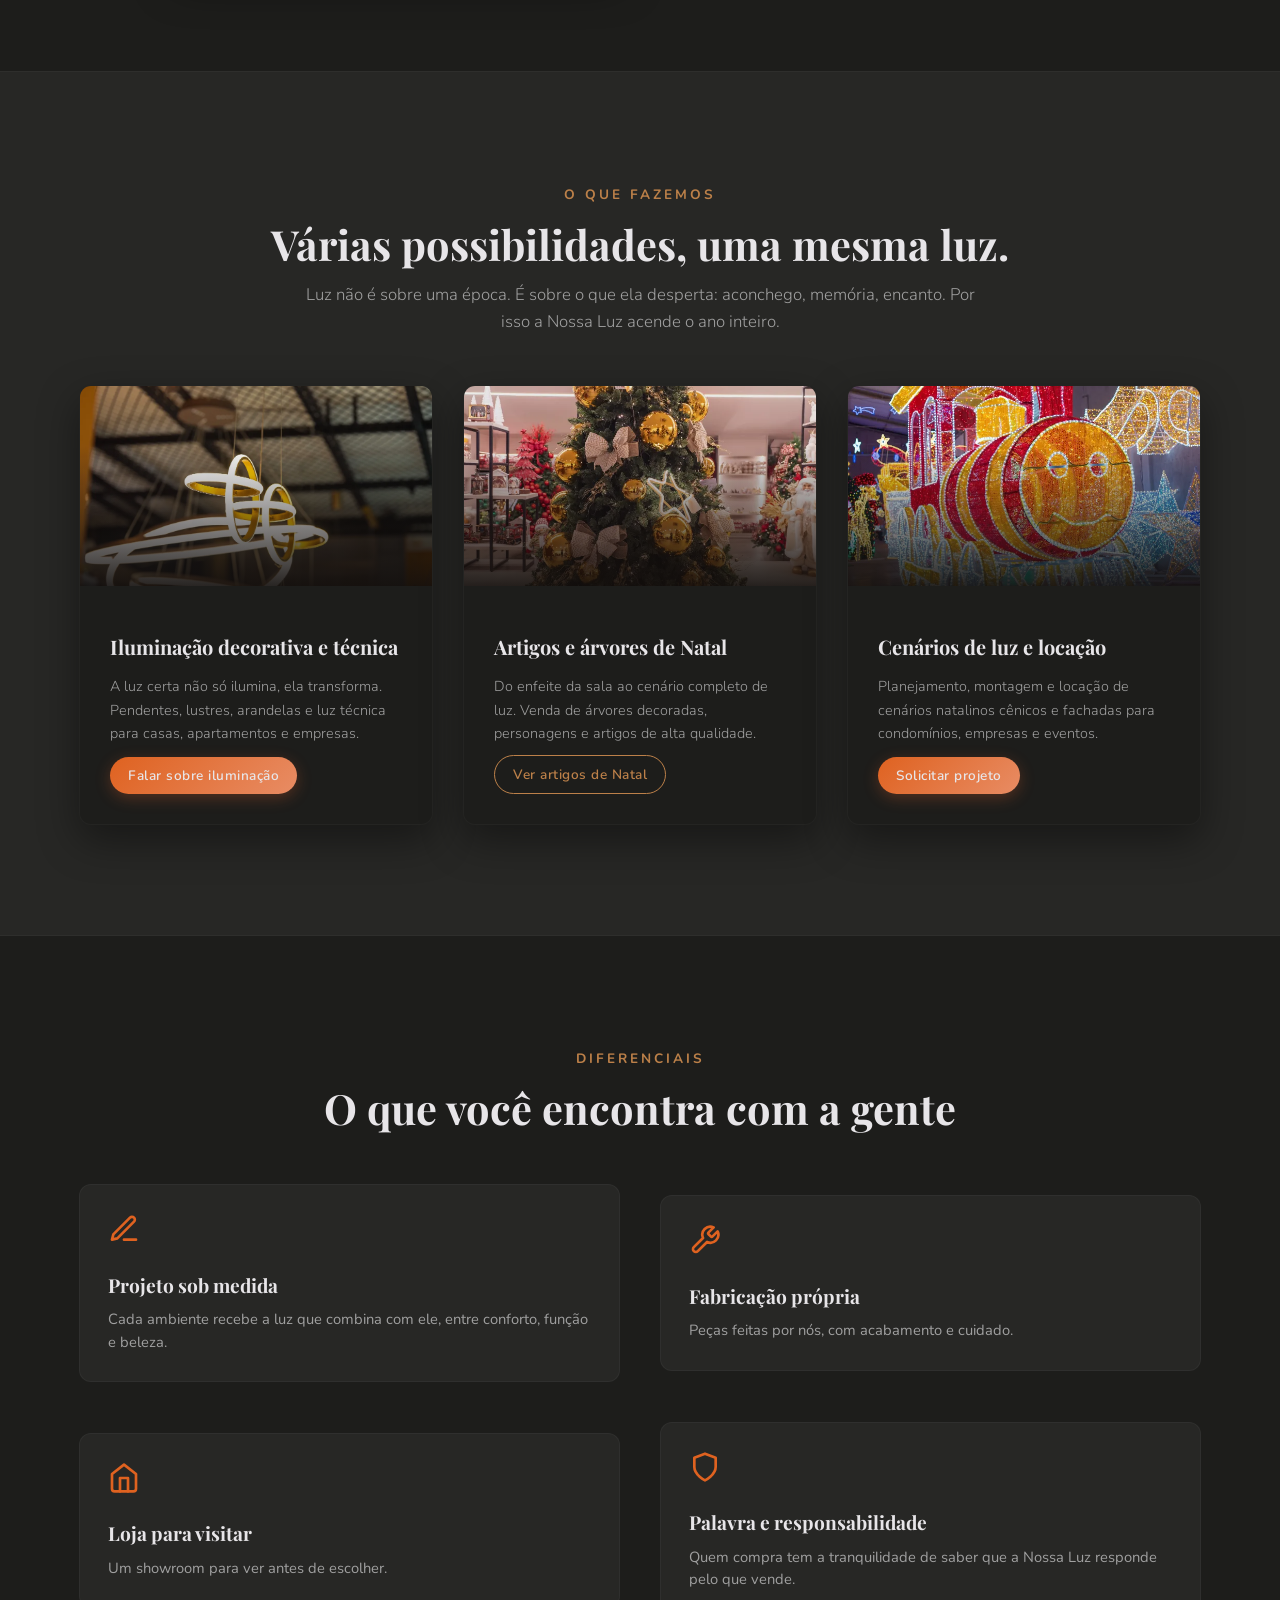
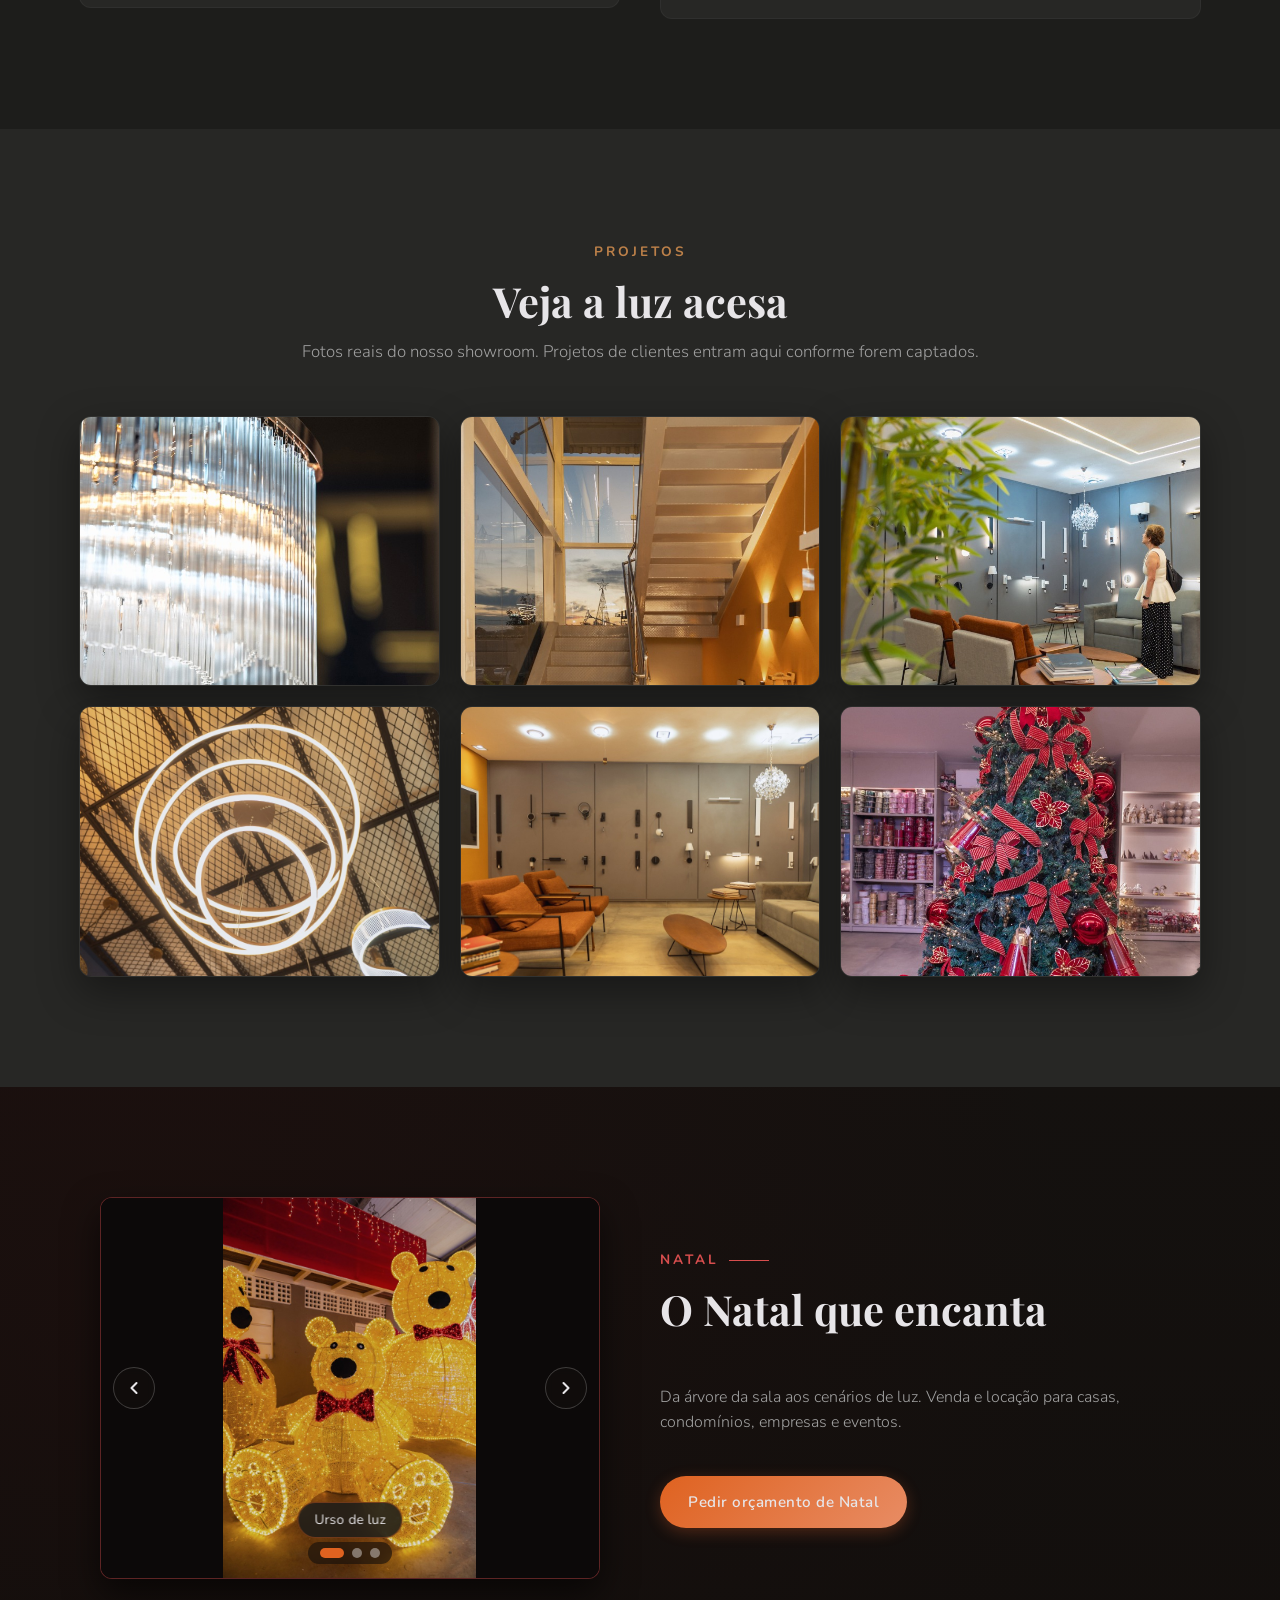
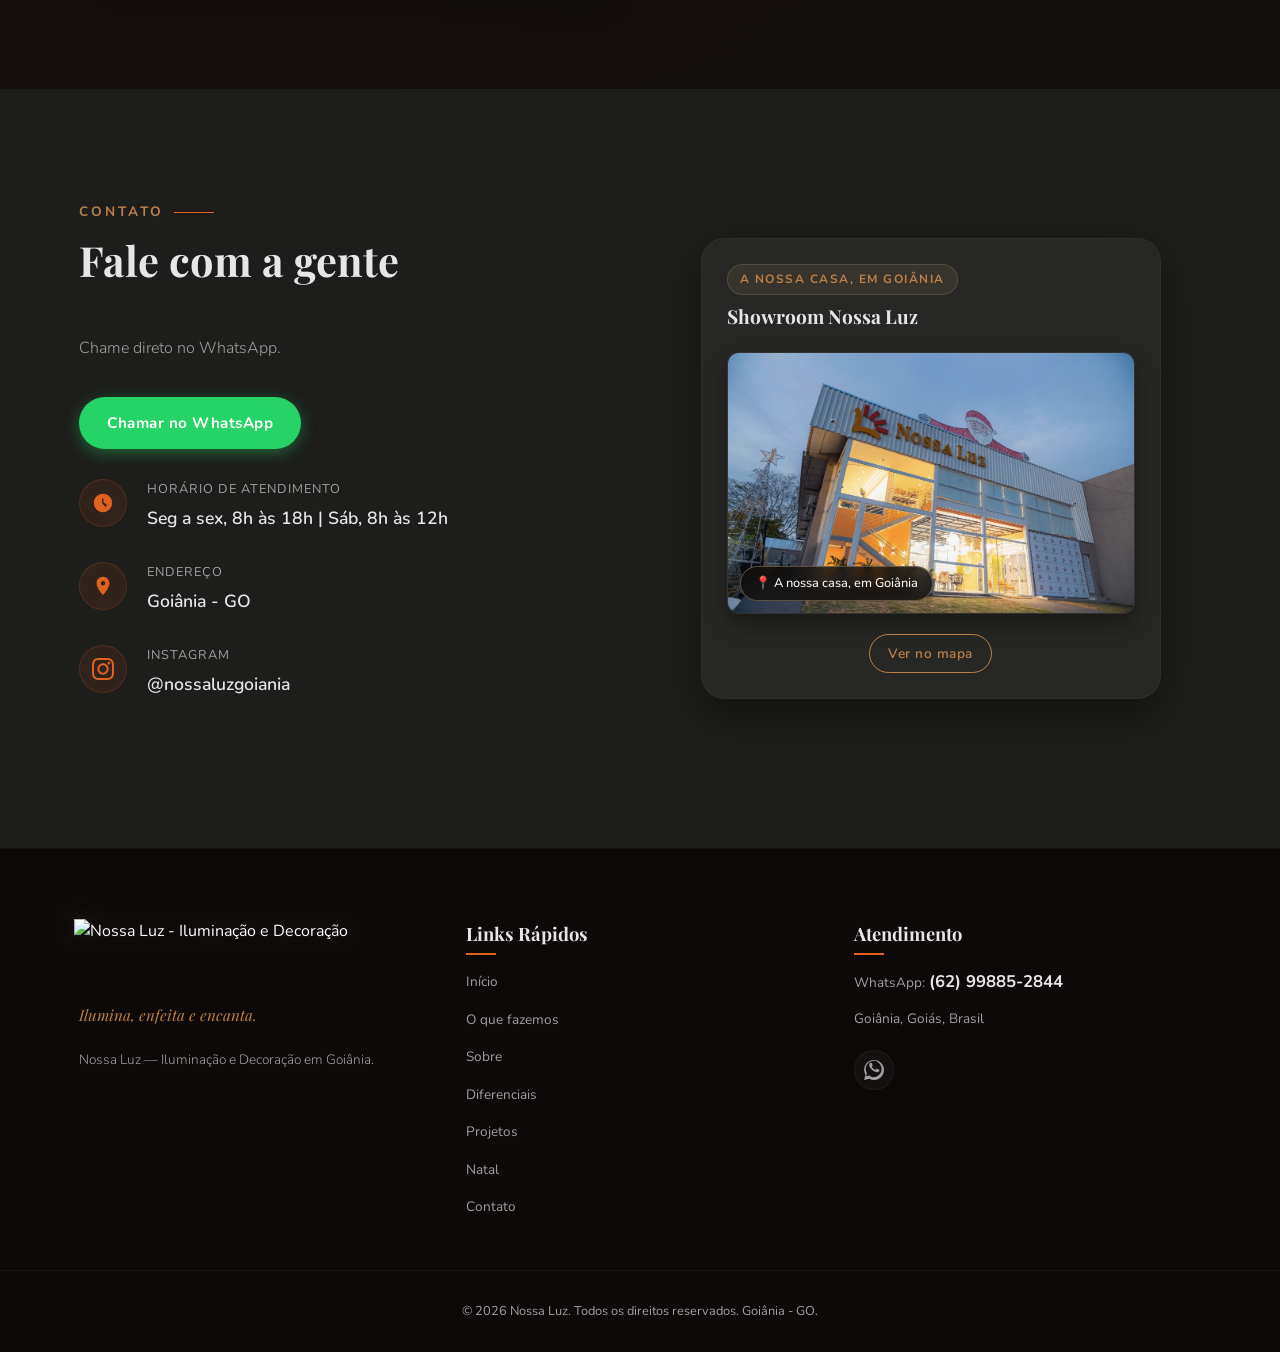
==== commit 07a7c51e: "Altera a cor do botao Chamar no WhatsApp para o verde oficial do WhatsApp (#25D366)" ====
--- a/index.html
+++ b/index.html
@@ -537,7 +537,7 @@
           </p>
 
           <div class="contato-cta">
-            <a href="https://wa.me/5562998852844?text=Olá!%20Gostaria%20de%20falar%20com%20a%20Nossa%20Luz." class="btn btn-primary btn-glow-large" target="_blank" rel="noopener noreferrer">
+            <a href="https://wa.me/5562998852844?text=Olá!%20Gostaria%20de%20falar%20com%20a%20Nossa%20Luz." class="btn btn-whatsapp btn-glow-large" target="_blank" rel="noopener noreferrer">
               <span>Chamar no WhatsApp</span>
             </a>
           </div>
--- a/styles.css
+++ b/styles.css
@@ -198,6 +198,20 @@
 .btn-primary:hover {
   transform: translateY(-3px);
   box-shadow: var(--shadow-glow);
+}
+
+.btn-whatsapp {
+  background: #25D366;
+  color: #FFFFFF;
+  font-weight: 700;
+  box-shadow: 0 4px 15px rgba(37, 211, 102, 0.4);
+}
+
+.btn-whatsapp:hover {
+  transform: translateY(-3px);
+  background-color: #20BA5A;
+  box-shadow: 0 8px 25px rgba(37, 211, 102, 0.6);
+  color: #FFFFFF;
 }
 
 .btn-secondary {
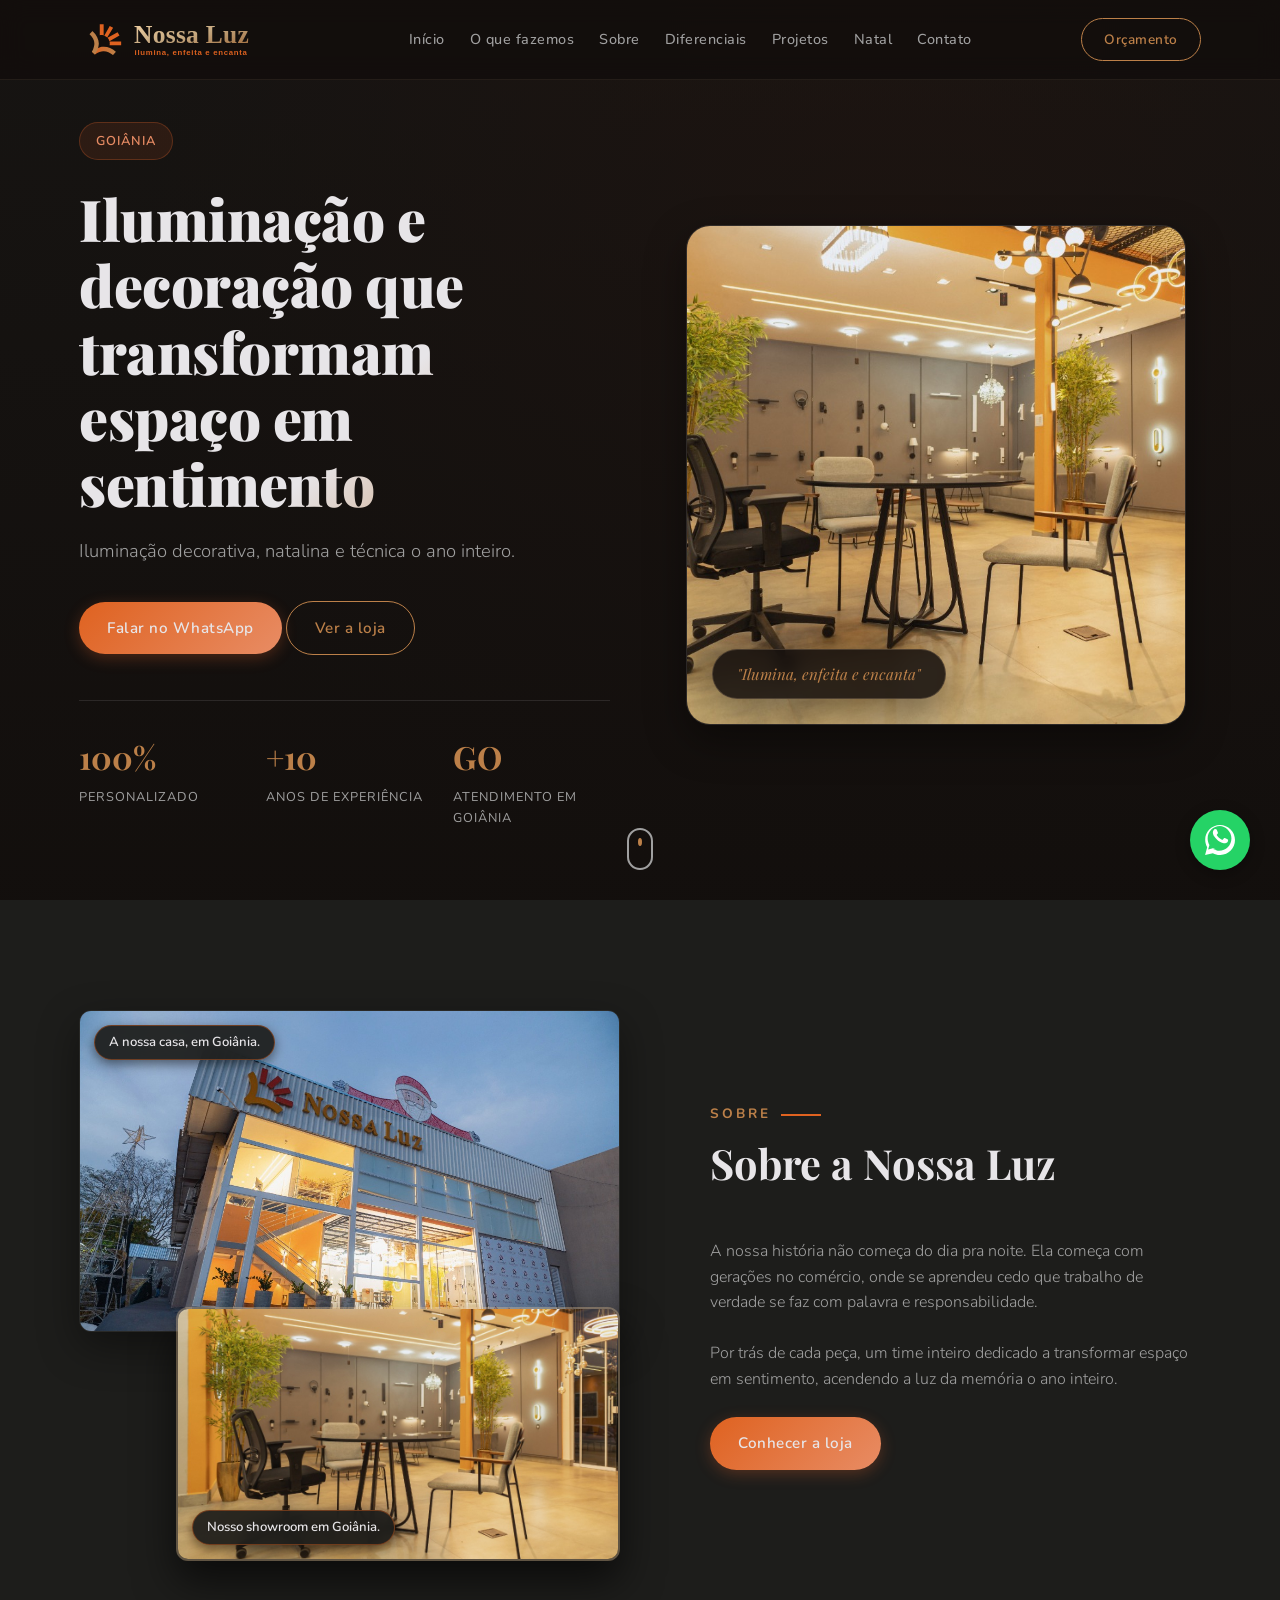
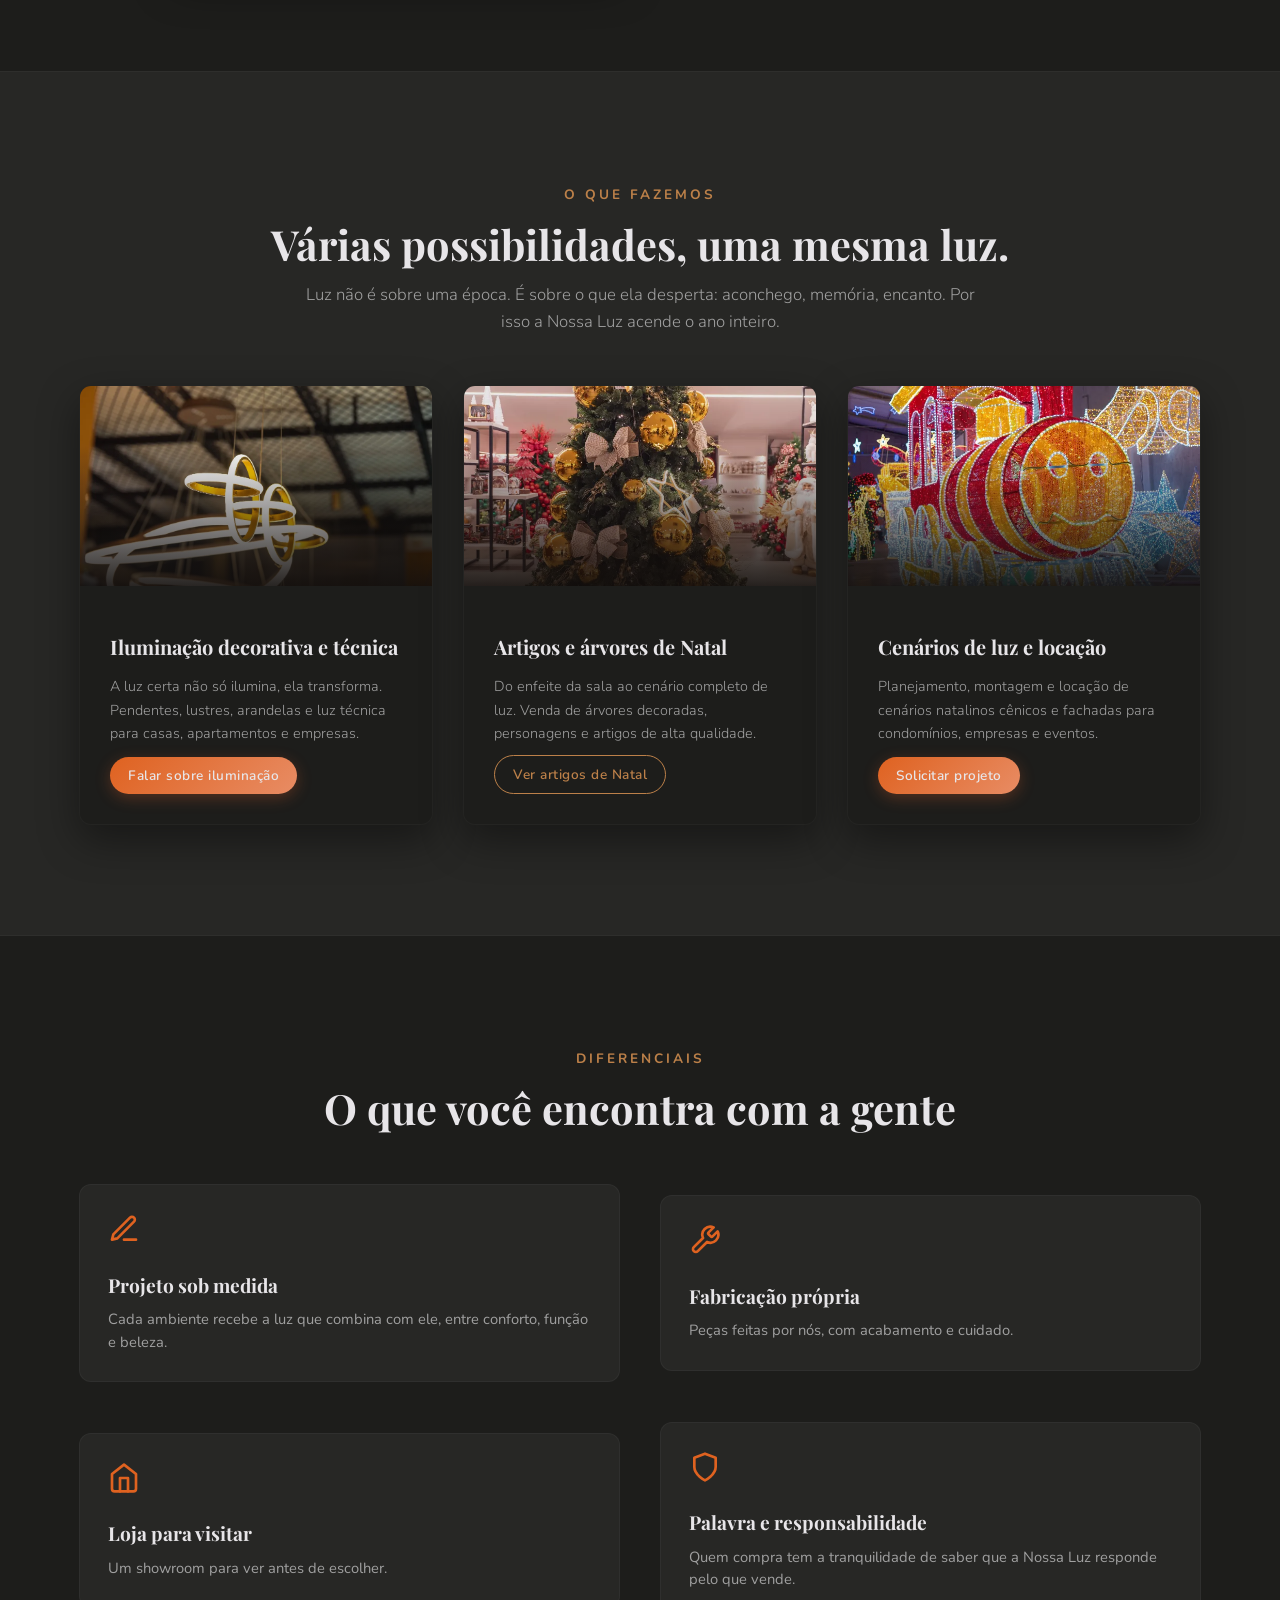
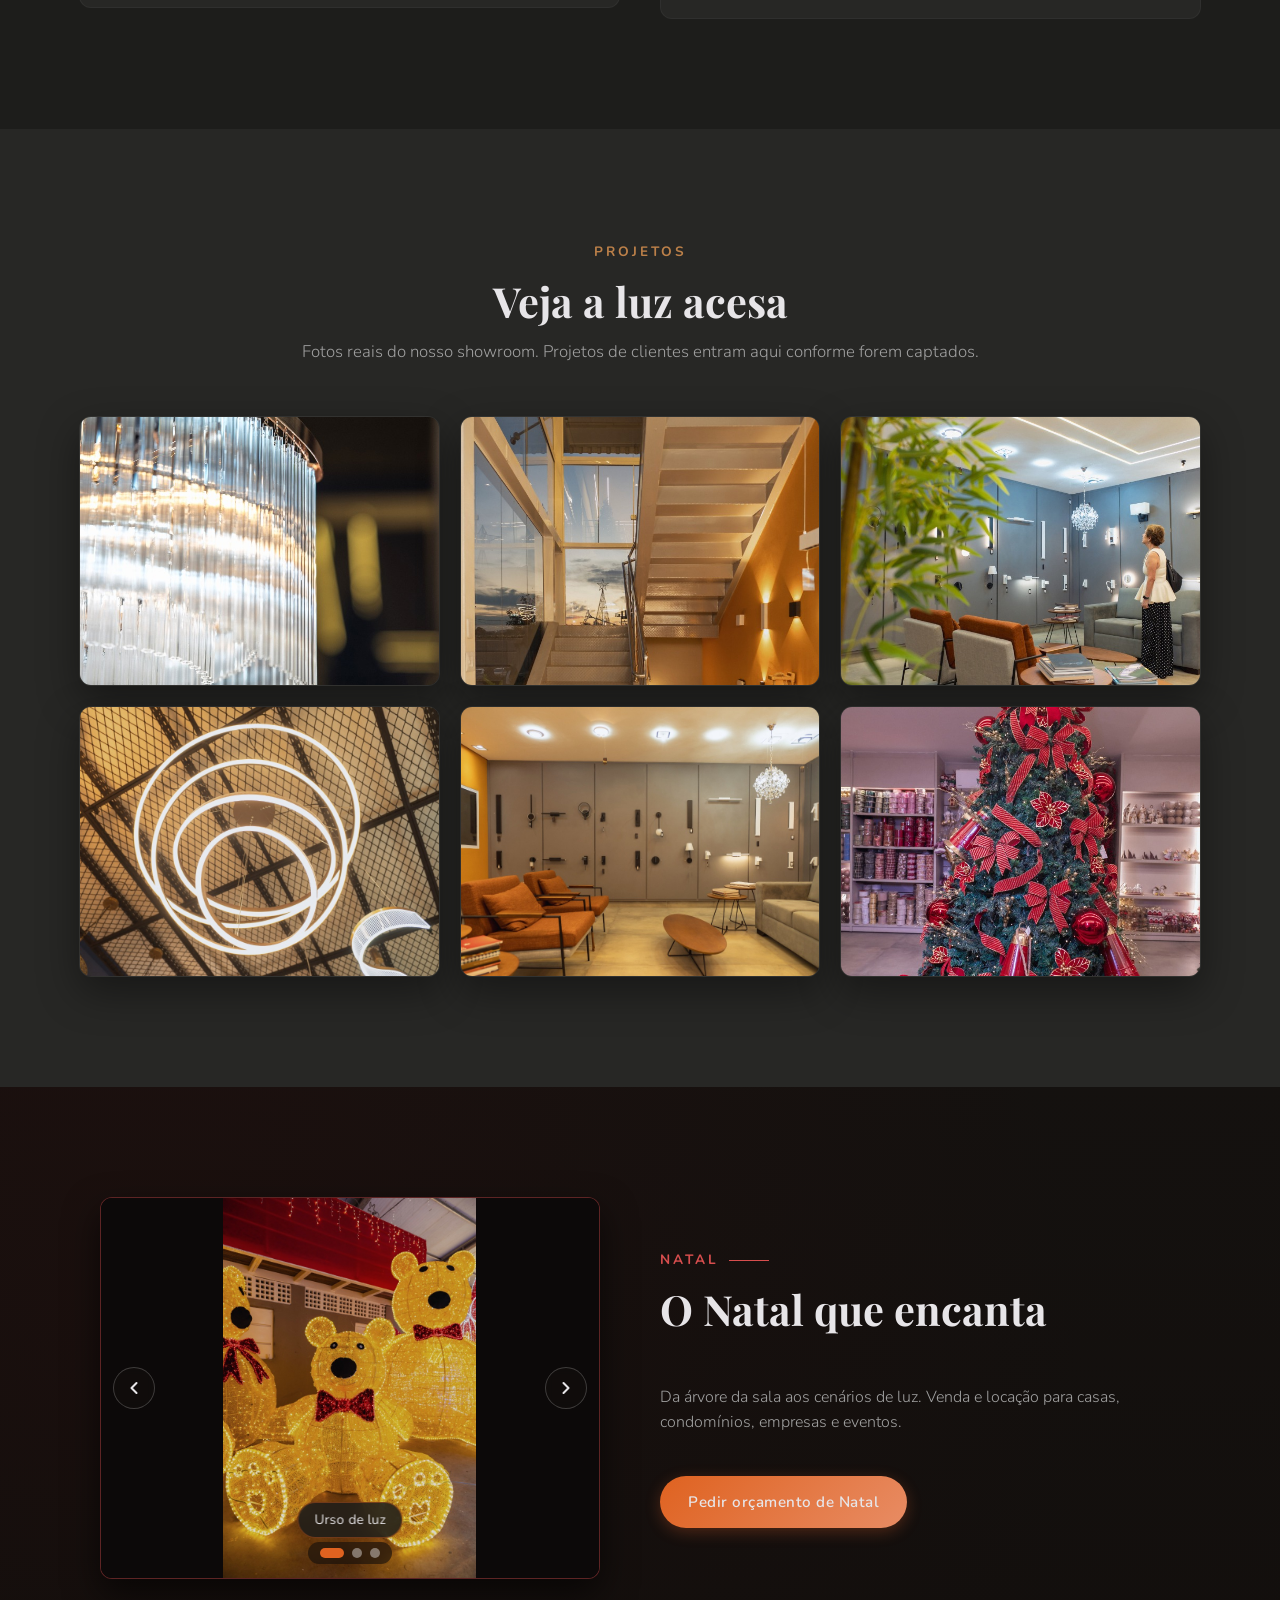
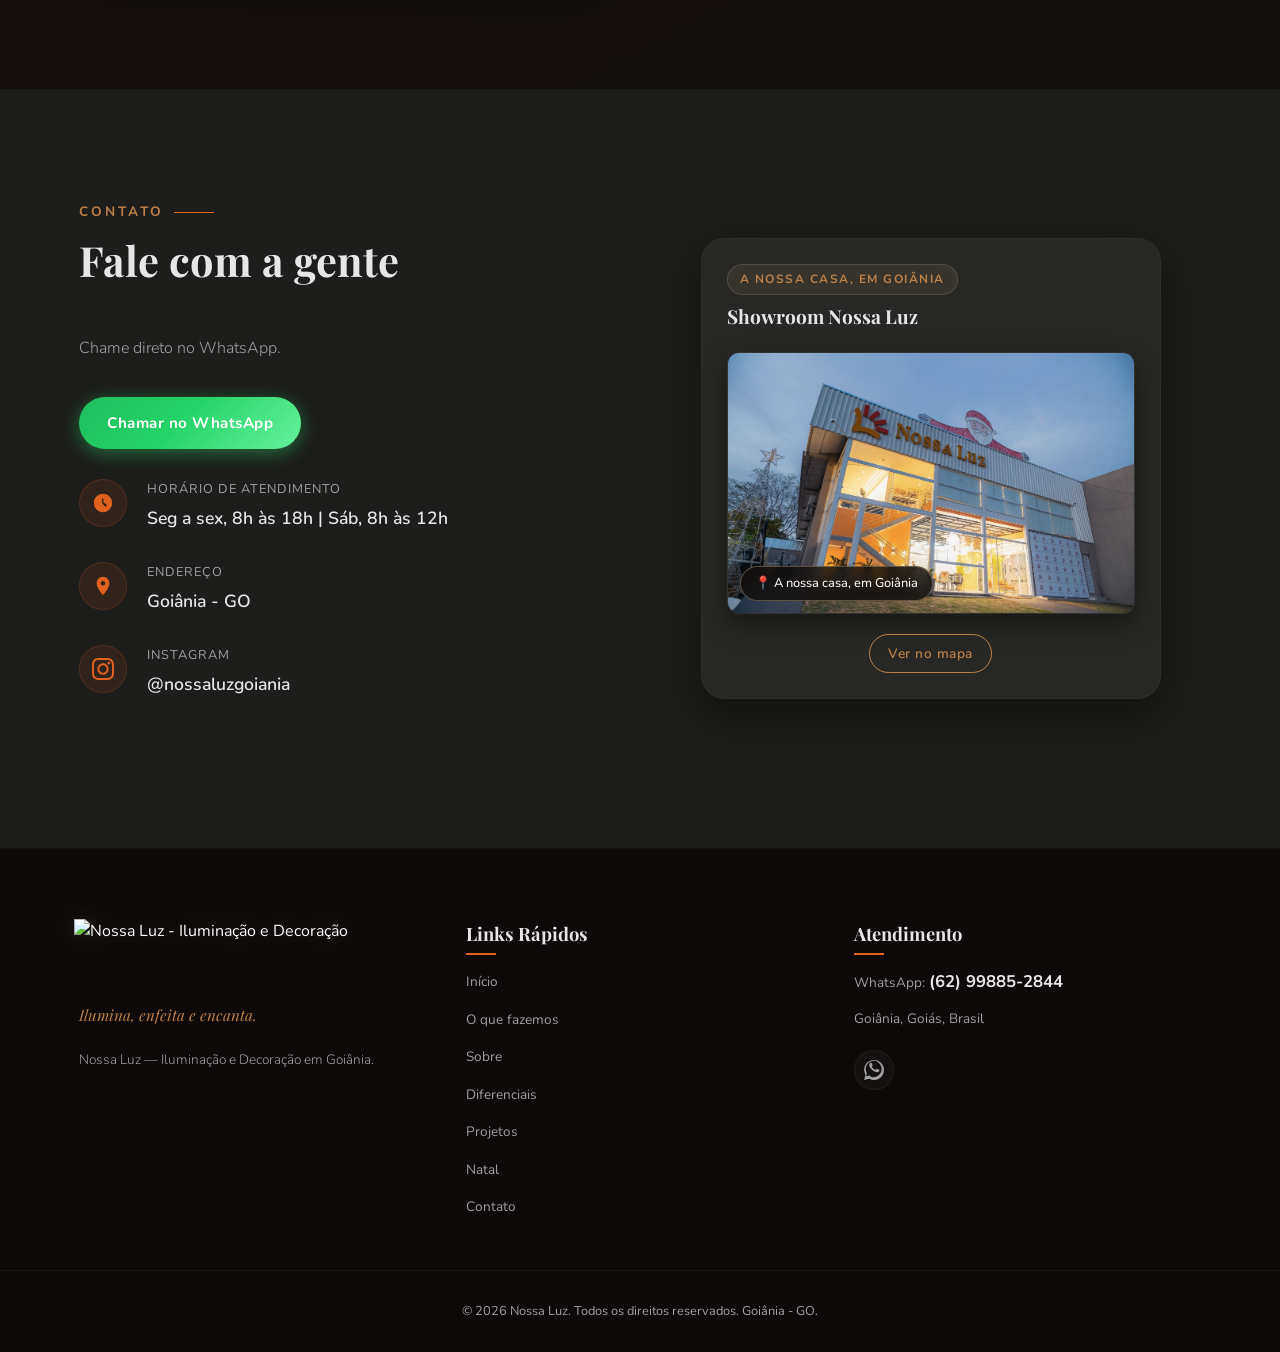
==== commit 150070d0: "Ancora o botao Orçamento do cabecalho para rolar suavemente ate a secao de Contato (#contato)" ====
--- a/index.html
+++ b/index.html
@@ -118,7 +118,7 @@
 
       <!-- Action Button -->
       <div class="header-actions">
-        <a href="https://wa.me/5562998852844?text=Olá!%20Gostaria%20de%20solicitar%20um%20orçamento." class="btn btn-nav btn-glow" target="_blank" rel="noopener noreferrer">
+        <a href="#contato" class="btn btn-nav btn-glow">
           <span>Orçamento</span>
         </a>
         
@@ -142,7 +142,7 @@
           <li><a href="#galeria" class="mobile-nav-link">Projetos</a></li>
           <li><a href="#natal" class="mobile-nav-link">Natal</a></li>
           <li><a href="#contato" class="mobile-nav-link">Contato</a></li>
-          <li><a href="https://wa.me/5562998852844?text=Olá!%20Gostaria%20de%20solicitar%20um%20orçamento." class="btn btn-mobile-nav" target="_blank" rel="noopener noreferrer">Solicitar Orçamento</a></li>
+          <li><a href="#contato" class="btn btn-mobile-nav mobile-nav-link">Solicitar Orçamento</a></li>
         </ul>
       </nav>
     </div>
--- a/styles.css
+++ b/styles.css
@@ -201,15 +201,15 @@
 }
 
 .btn-whatsapp {
-  background: #25D366;
+  background: linear-gradient(135deg, #1EBE5D 0%, #25D366 45%, #66F29C 100%);
   color: #FFFFFF;
   font-weight: 700;
-  box-shadow: 0 4px 15px rgba(37, 211, 102, 0.4);
+  box-shadow: 0 4px 18px rgba(37, 211, 102, 0.45);
 }
 
 .btn-whatsapp:hover {
   transform: translateY(-3px);
-  background-color: #20BA5A;
+  background: linear-gradient(135deg, #18A650 0%, #20BA5A 45%, #58E58D 100%);
   box-shadow: 0 8px 25px rgba(37, 211, 102, 0.6);
   color: #FFFFFF;
 }
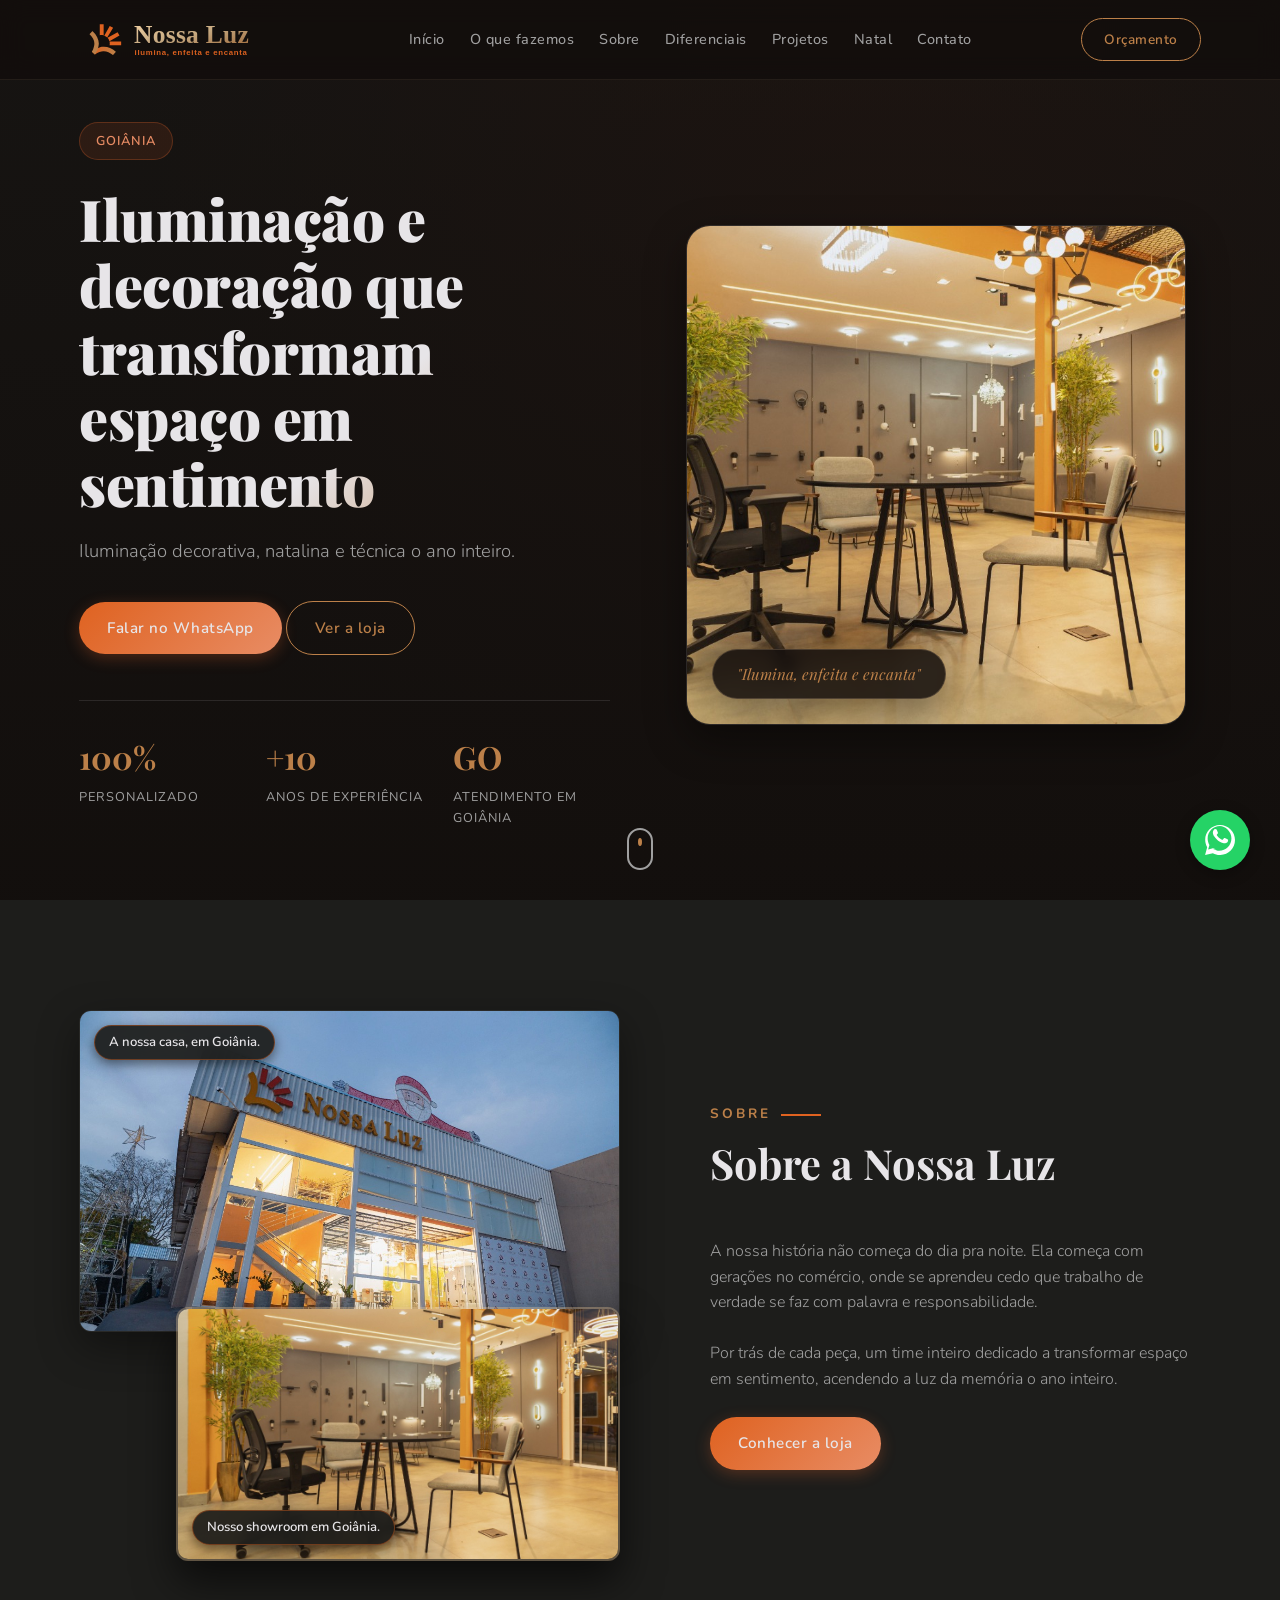
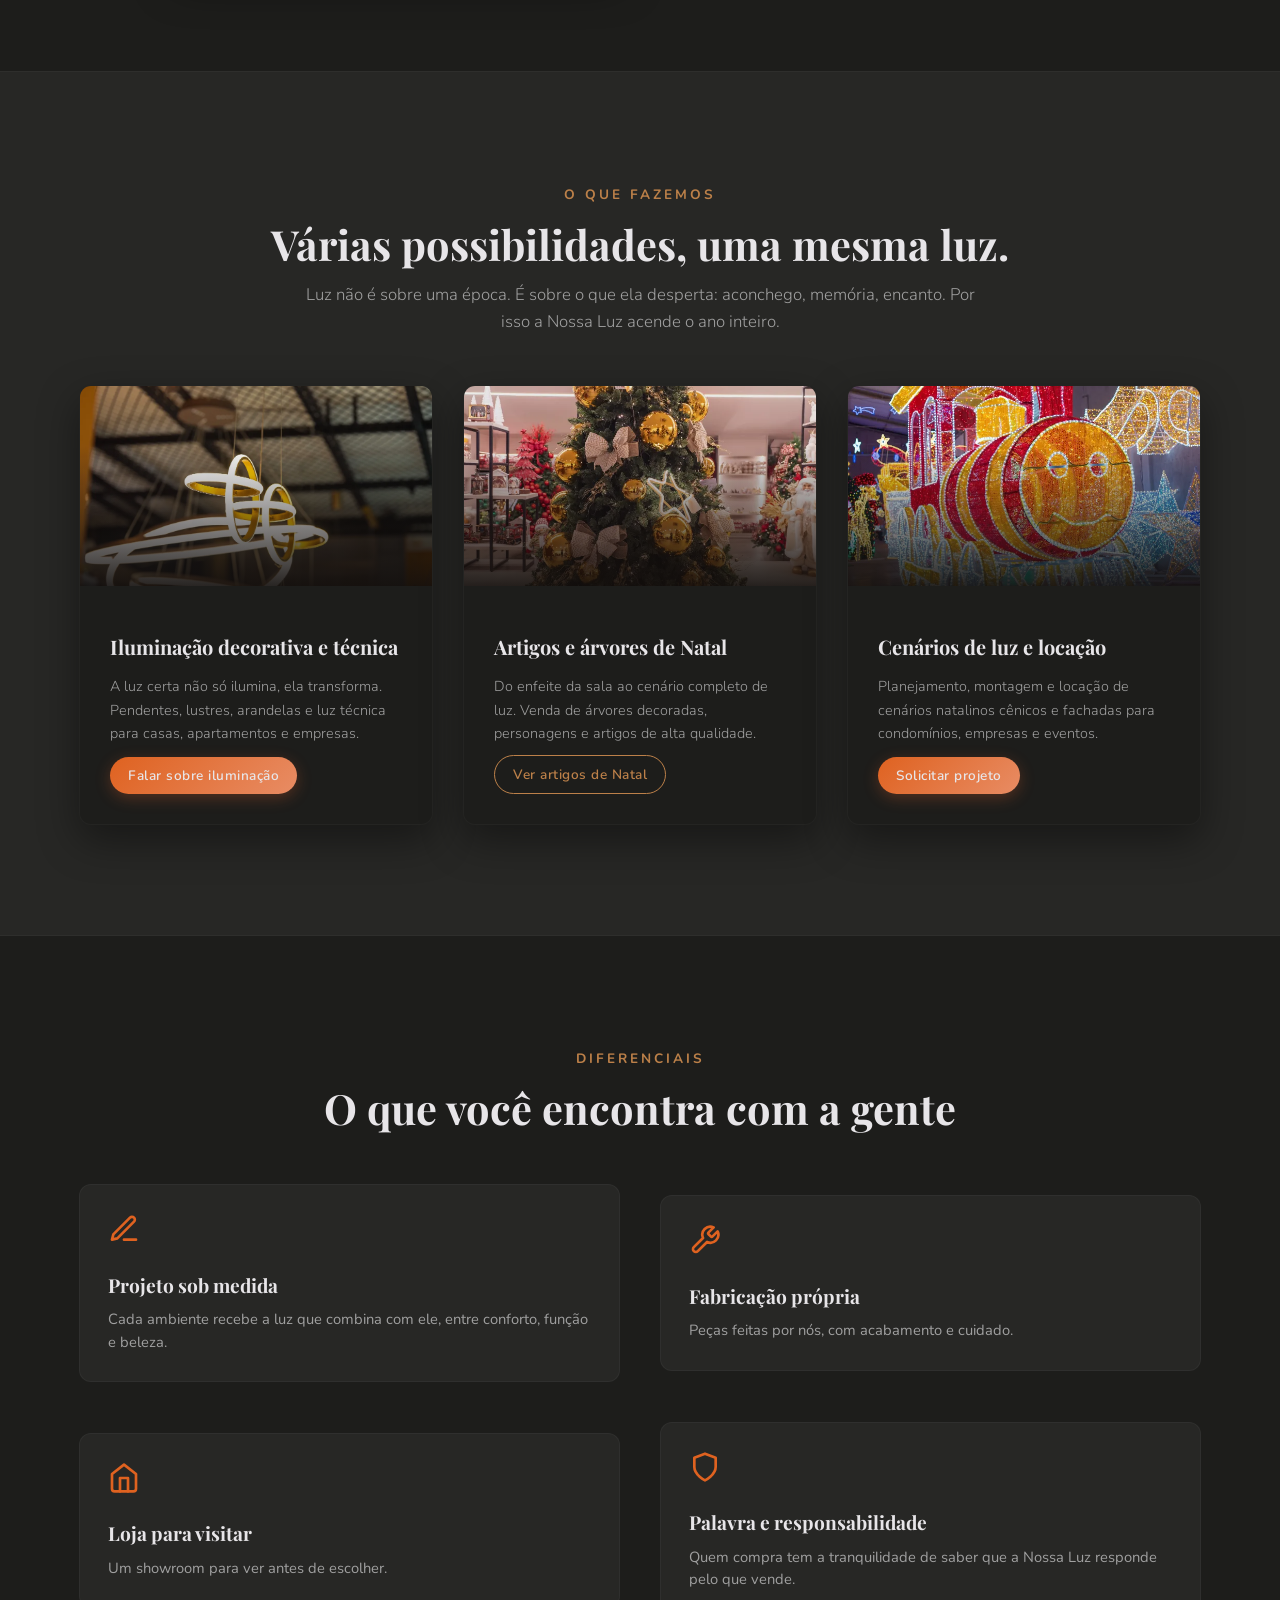
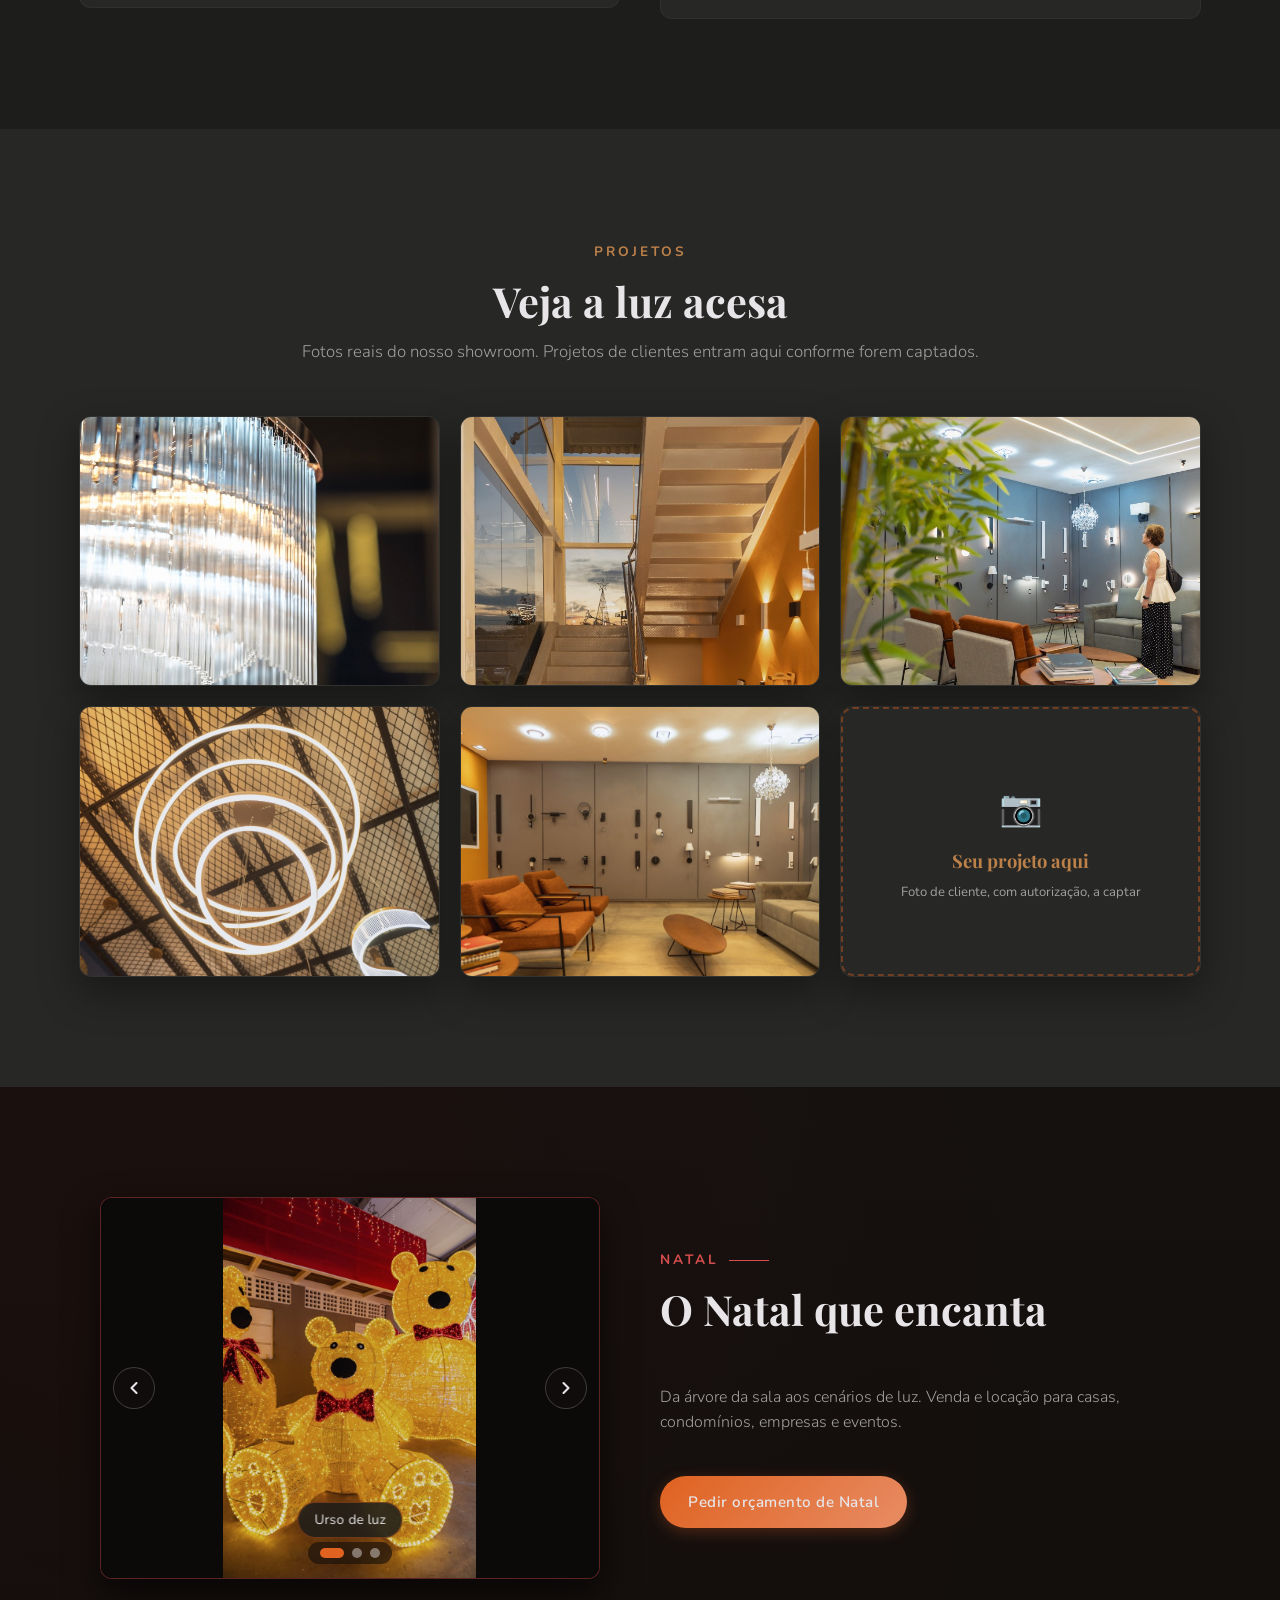
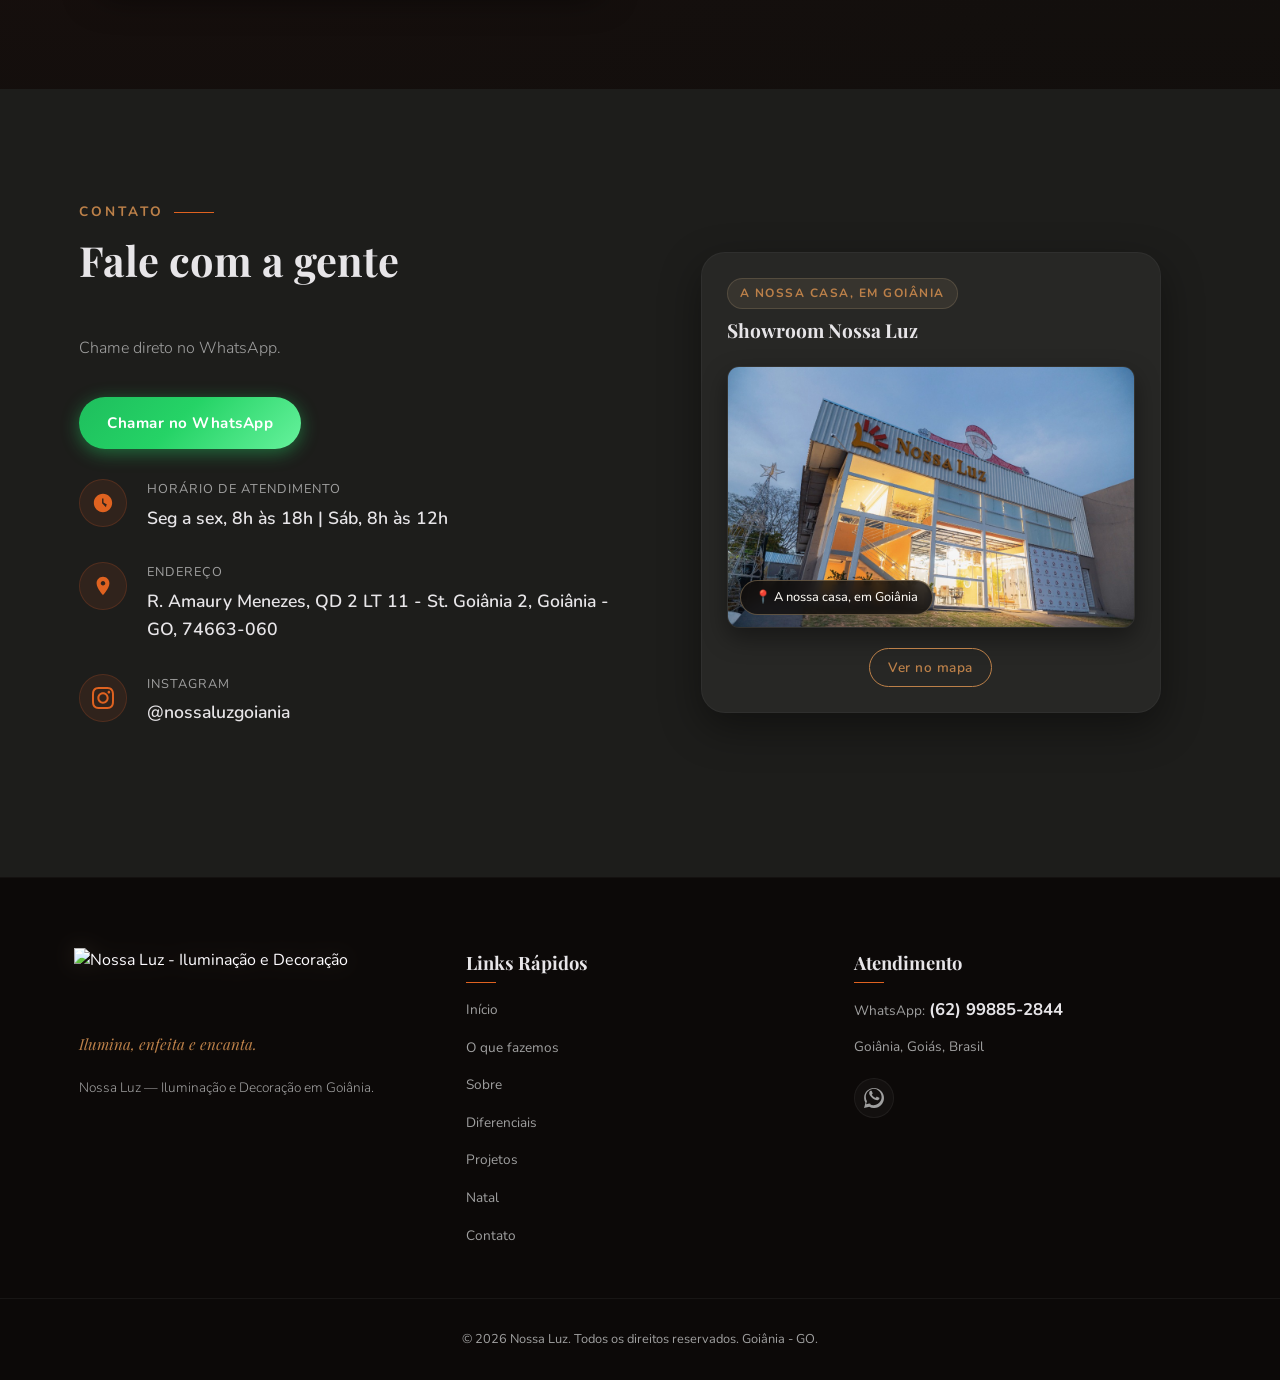
==== commit b3ed757c: "Ajusta galeria com card Seu projeto aqui e atualiza endereco completo com link direto do Google Maps" ====
--- a/index.html
+++ b/index.html
@@ -56,14 +56,16 @@
       "description": "Loja especializada em iluminação e decoração em Goiânia. Venda de luminárias, artigos de decoração e serviços de locação e projetos de decoração natalina premium.",
       "address": {
         "@type": "PostalAddress",
+        "streetAddress": "R. Amaury Menezes, QD 2 LT 11 - St. Goiânia 2",
         "addressLocality": "Goiânia",
         "addressRegion": "GO",
+        "postalCode": "74663-060",
         "addressCountry": "BR"
       },
       "geo": {
         "@type": "GeoCoordinates",
-        "latitude": "-16.6869",
-        "longitude": "-49.2648"
+        "latitude": "-16.6244525",
+        "longitude": "-49.2556444"
       },
       "openingHoursSpecification": [
         {
@@ -399,10 +401,12 @@
             </div>
           </div>
 
-          <!-- Pos. 6: galeria_6_natal (horizontal) -->
-          <div class="gallery-item">
-            <div class="gallery-img-wrap">
-              <img src="assets/natal-arvore-vermelha.jpg" loading="lazy" width="400" height="300" alt="Cenário de luz do showroom - Nossa Luz" class="gallery-img">
+          <!-- Pos. 6: Cartão "Seu projeto aqui" (quadrado tracejado) -->
+          <div class="gallery-item gallery-placeholder-item">
+            <div class="gallery-placeholder-card">
+              <div class="placeholder-icon">📷</div>
+              <h3>Seu projeto aqui</h3>
+              <p>Foto de cliente, com autorização, a captar</p>
             </div>
           </div>
 
@@ -563,7 +567,7 @@
               </div>
               <div class="contato-text">
                 <p class="item-label">Endereço</p>
-                <p class="item-value">Goiânia - GO</p>
+                <p class="item-value">R. Amaury Menezes, QD 2 LT 11 - St. Goiânia 2, Goiânia - GO, 74663-060</p>
               </div>
             </div>
 
@@ -595,7 +599,7 @@
               </div>
             </div>
             <div class="map-footer text-center">
-              <a href="https://maps.google.com/?q=Goiânia,+Goiás,+Brasil" target="_blank" rel="noopener noreferrer" class="btn btn-secondary btn-sm" aria-label="Ver no mapa">Ver no mapa</a>
+              <a href="https://www.google.com/maps/place/Nossa+Luz/@-16.624506,-49.2557123,18.75z/data=!4m6!3m5!1s0x935ef3906d12a713:0x73f1f7d55532316!8m2!3d-16.6244525!4d-49.2556444!16s%2Fg%2F11ntnksksh?entry=ttu&g_ep=EgoyMDI2MTAxMy4wIKXMDSoASAFQAw%3D%3D" target="_blank" rel="noopener noreferrer" class="btn btn-secondary btn-sm" aria-label="Ver no mapa">Ver no mapa</a>
             </div>
           </div>
         </div>
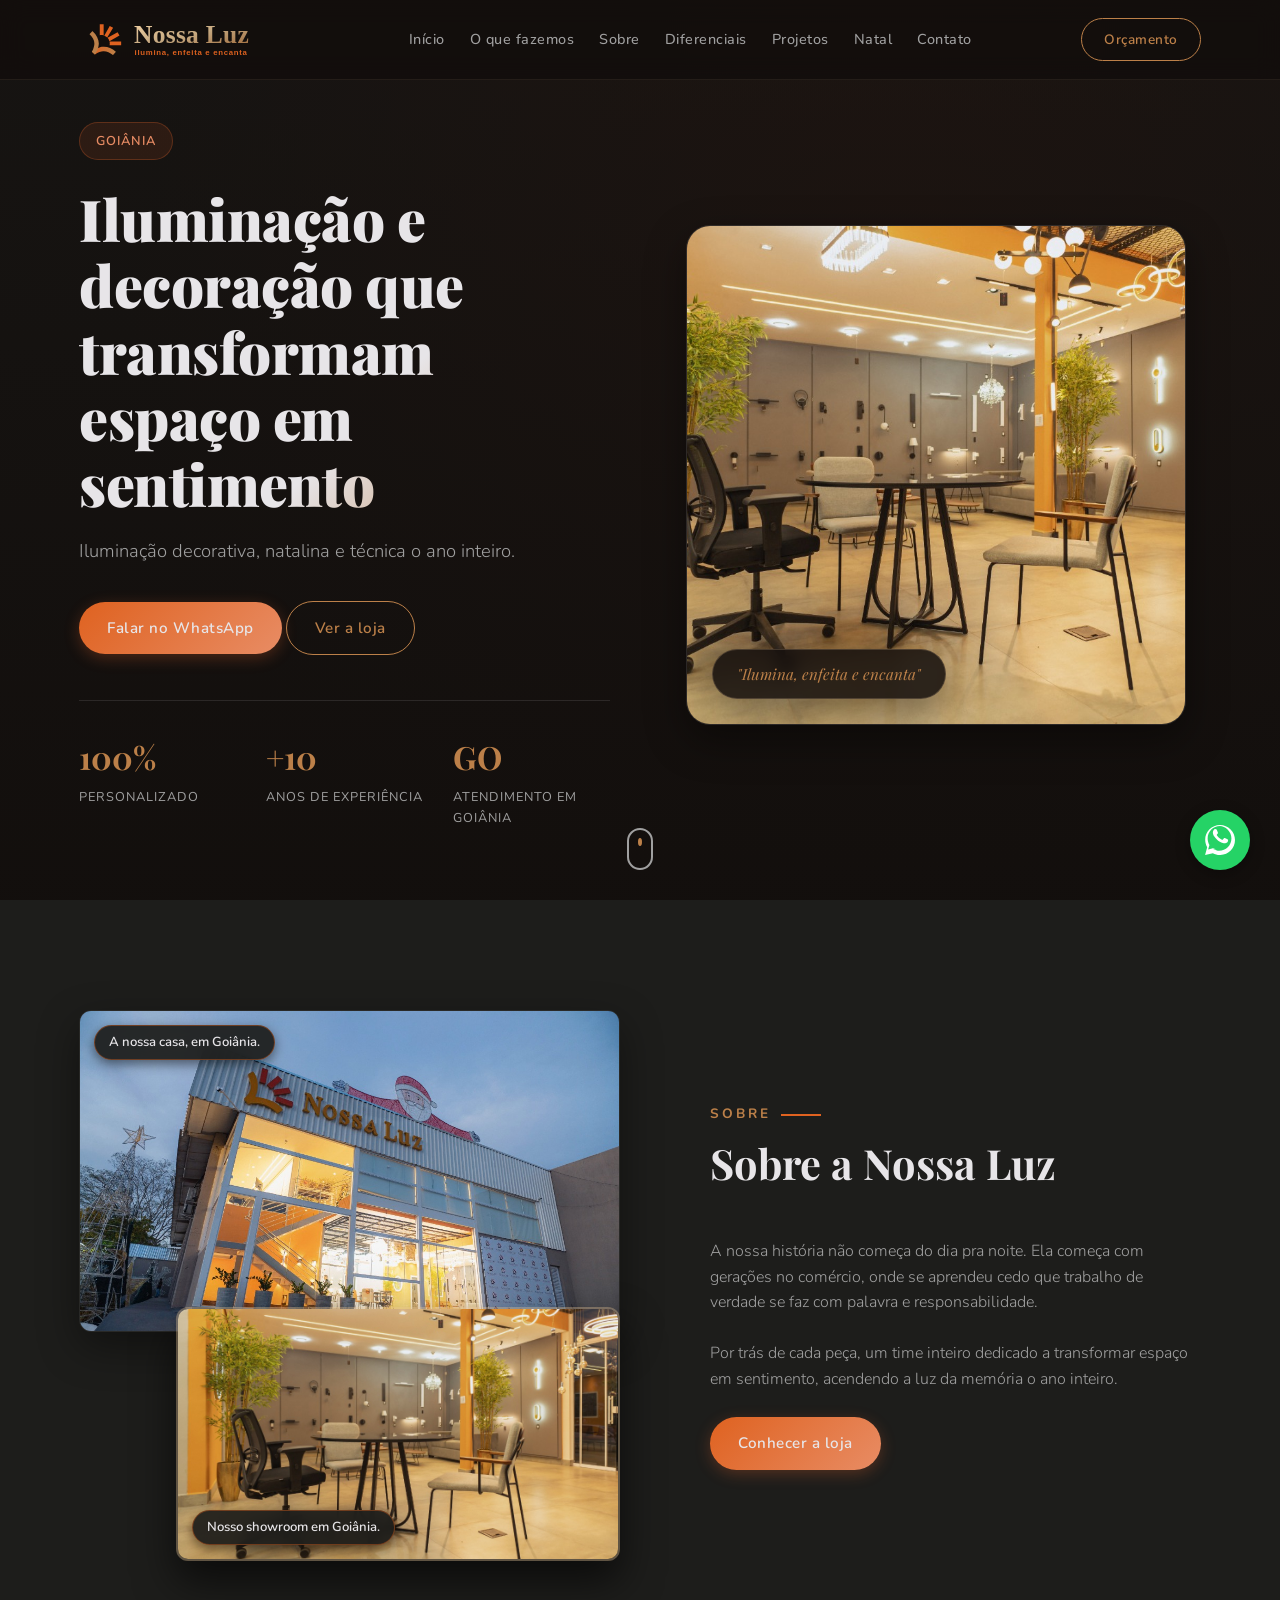
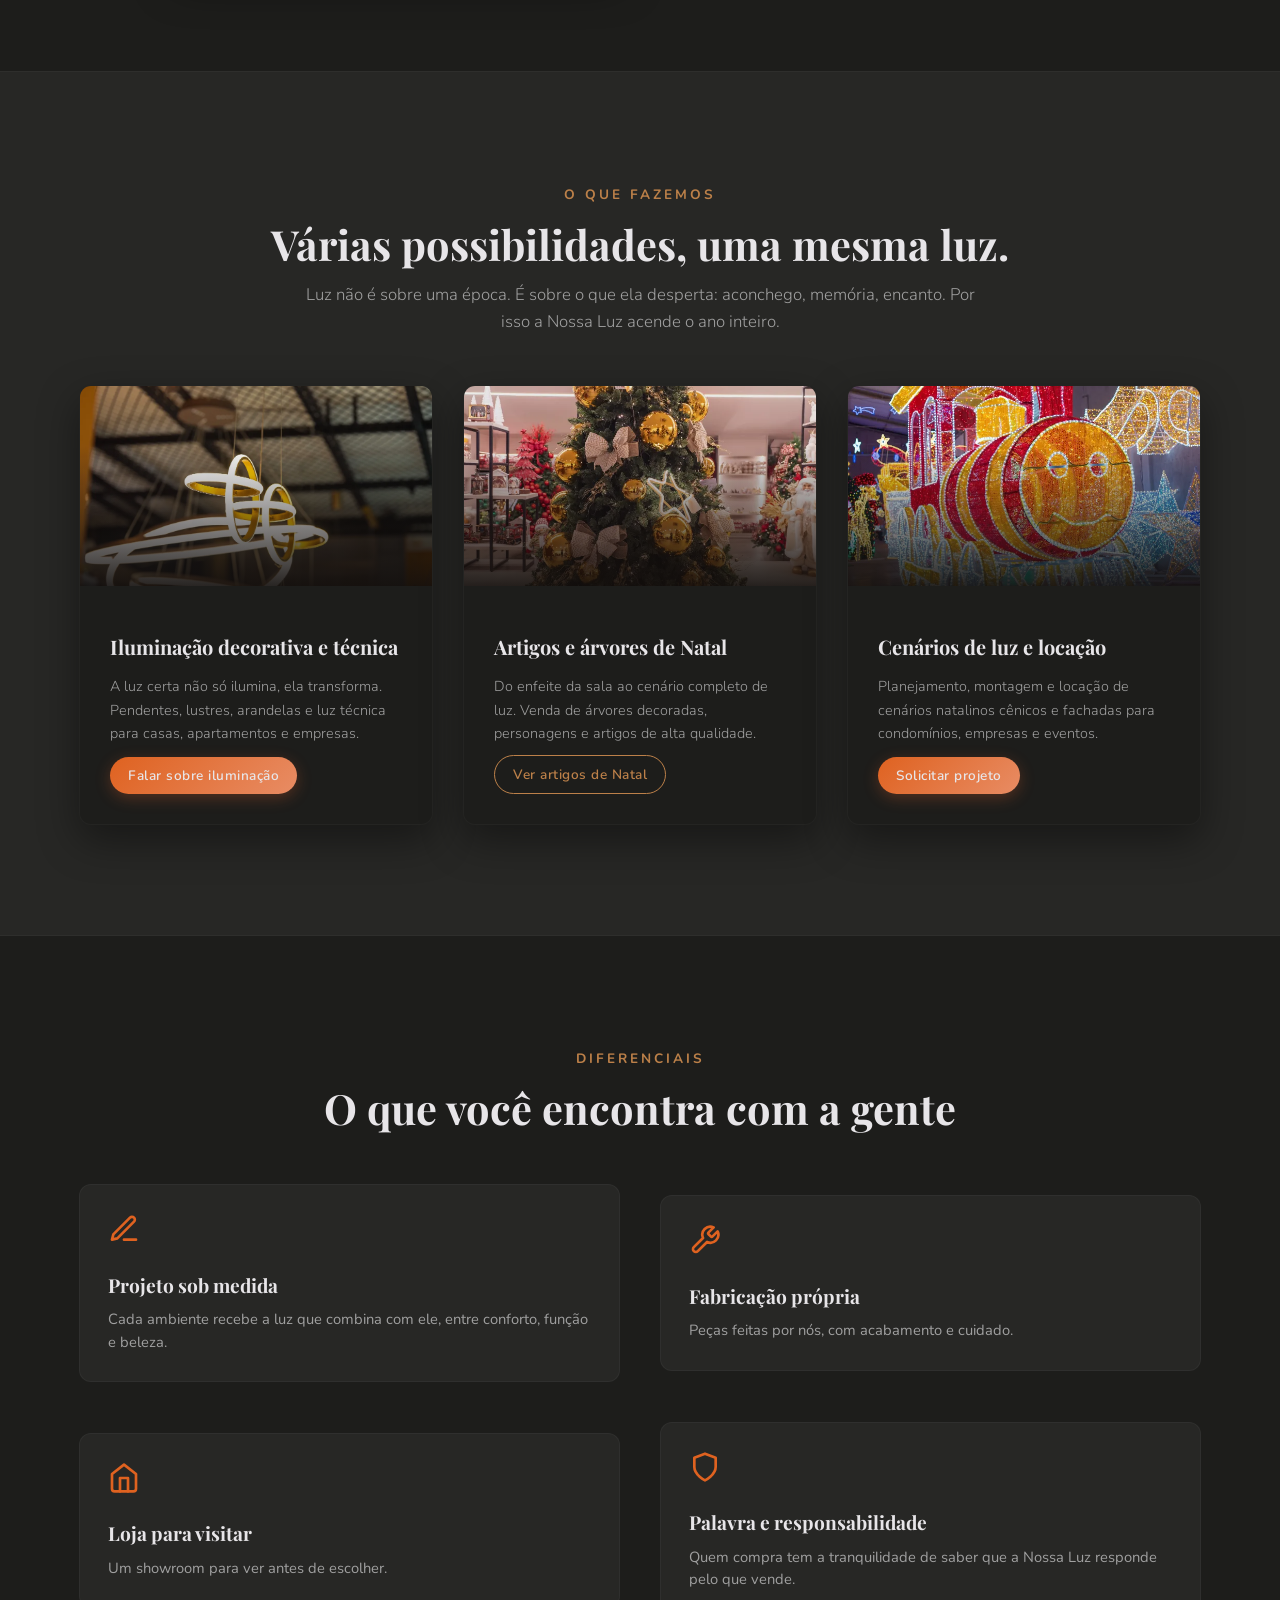
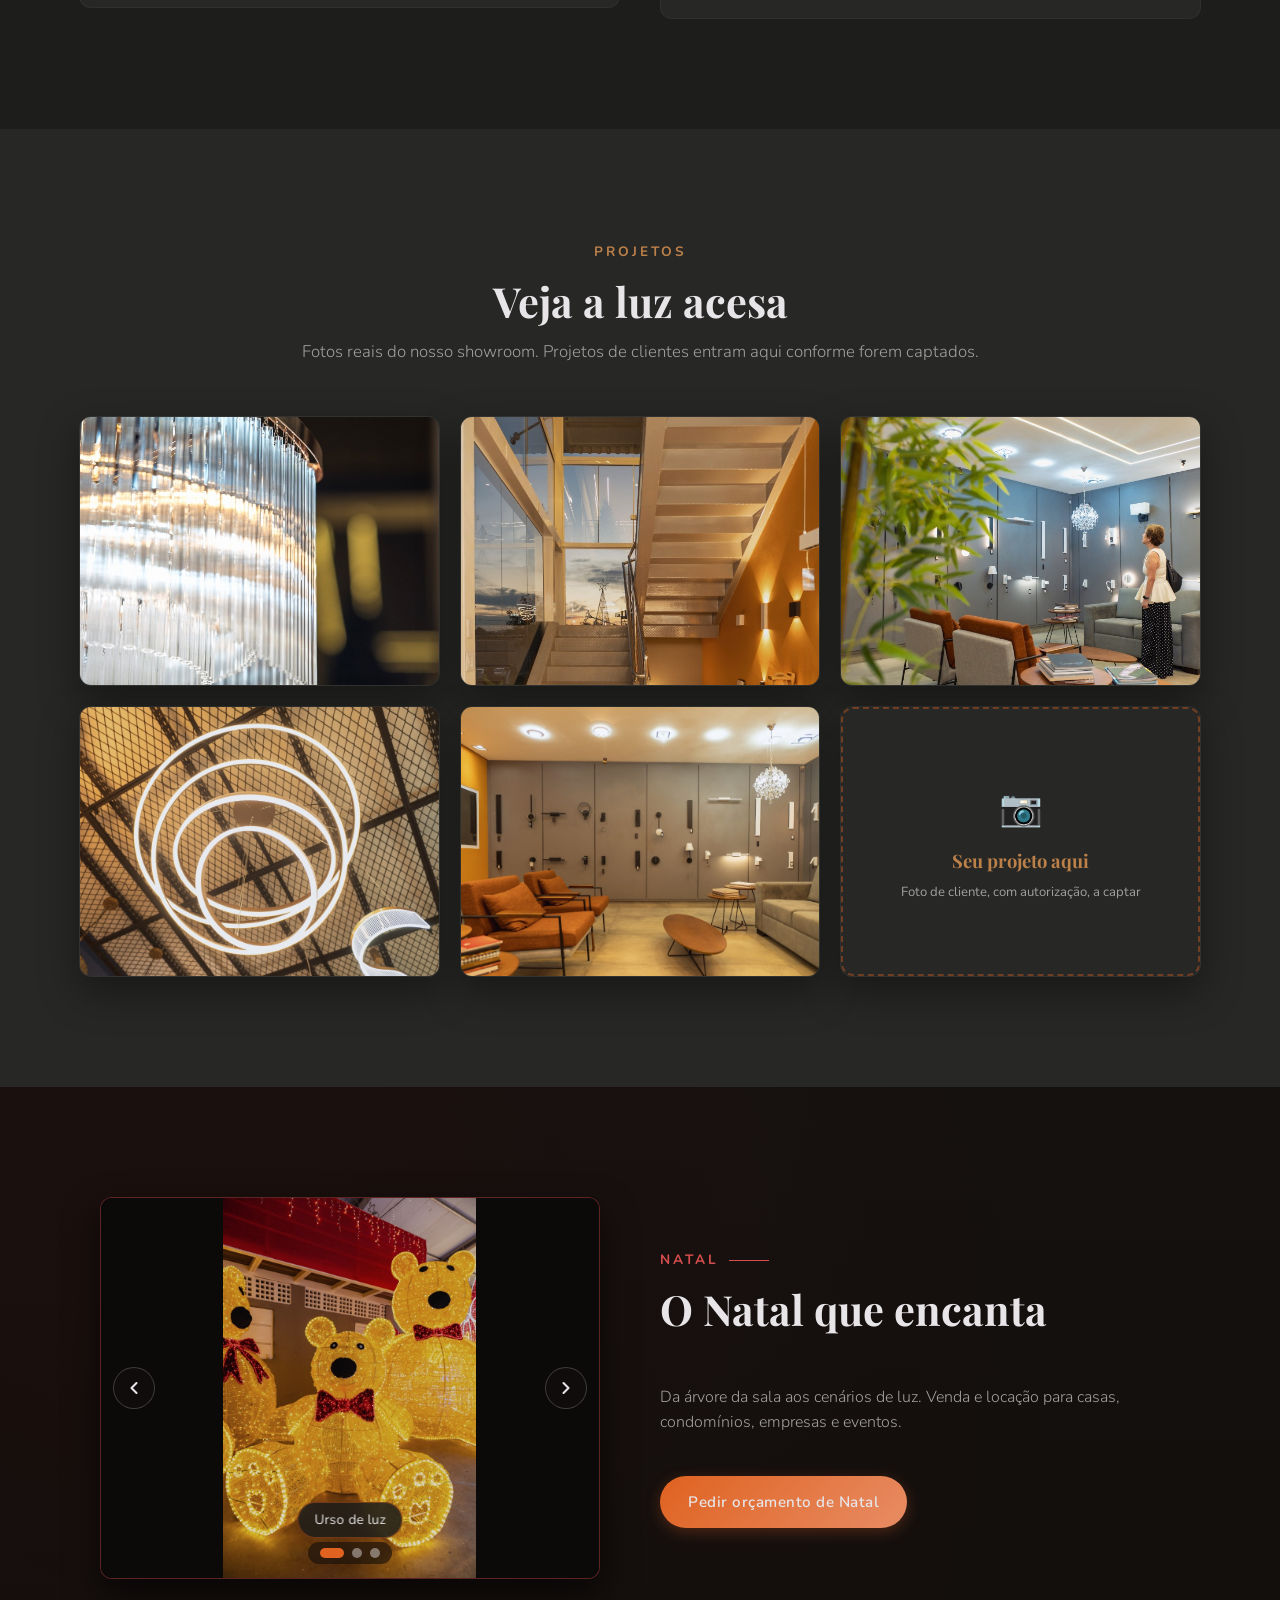
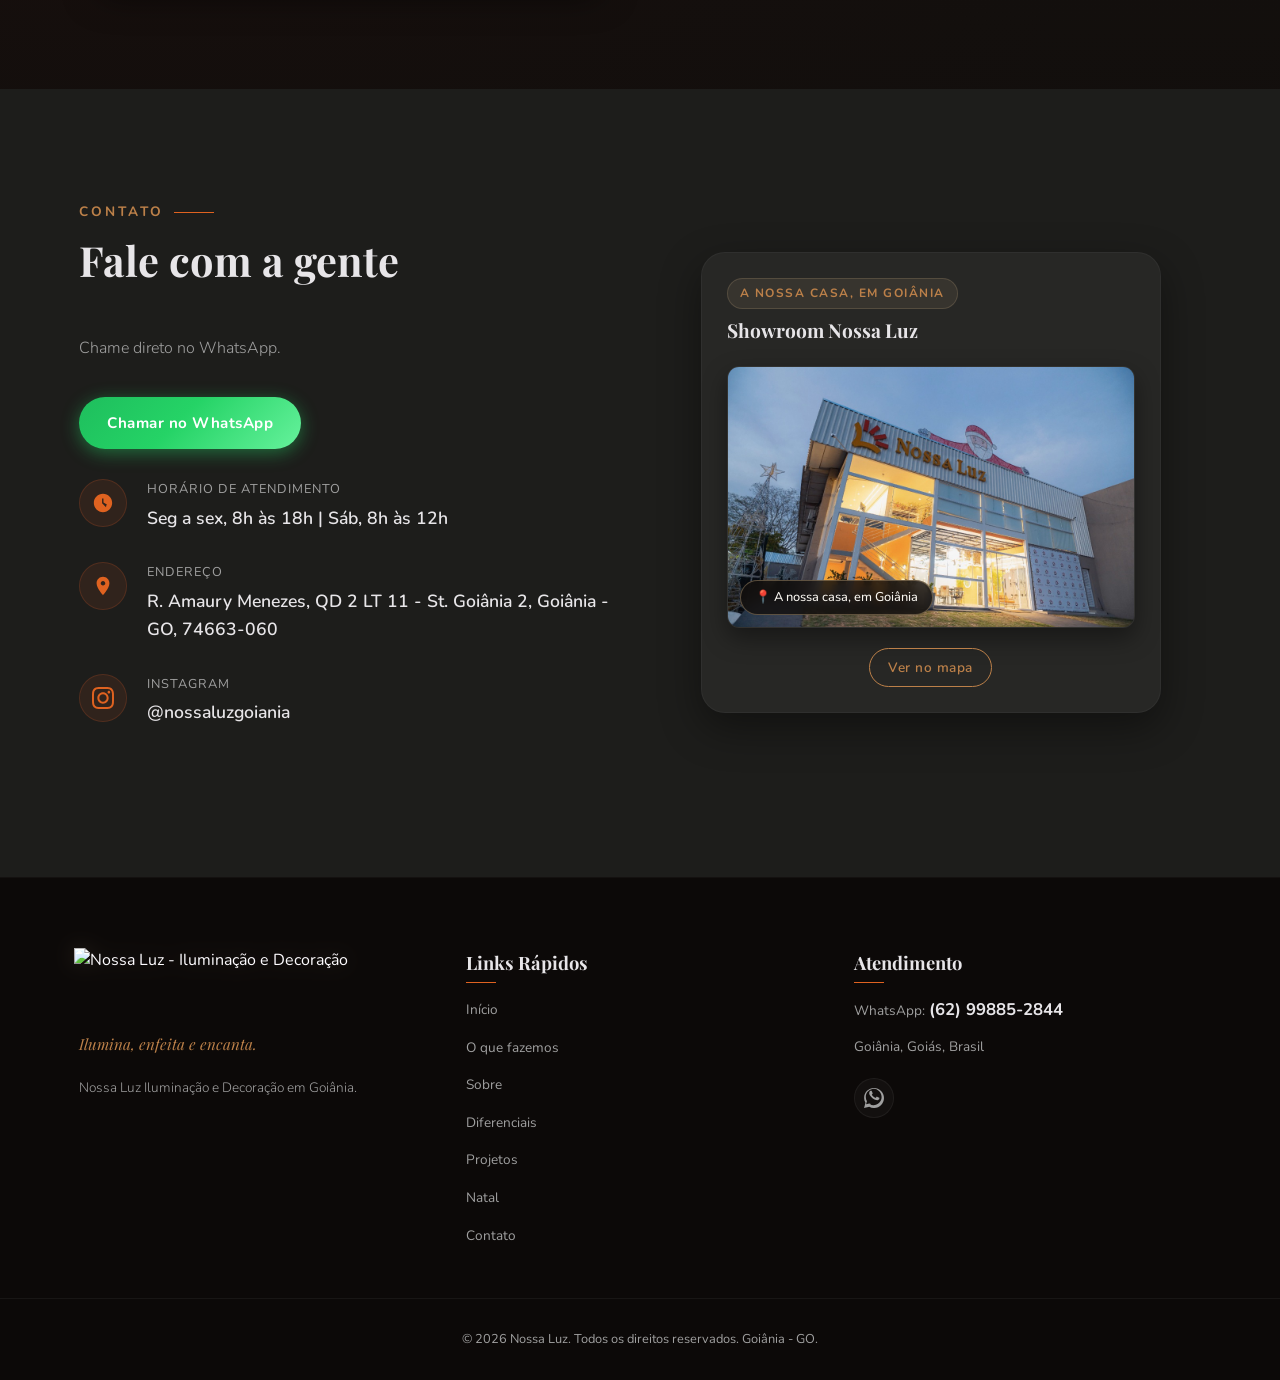
==== commit c0c40757: "Remove travessao do texto do rodape" ====
--- a/index.html
+++ b/index.html
@@ -614,7 +614,7 @@
       <div class="footer-about">
         <img src="https://i.ibb.co/TDQfnRV5/logonlnwsf.webp" alt="Nossa Luz - Iluminação e Decoração" border="0" class="footer-logo">
         <p class="footer-slogan">Ilumina, enfeita e encanta.</p>
-        <p class="footer-desc">Nossa Luz — Iluminação e Decoração em Goiânia.</p>
+        <p class="footer-desc">Nossa Luz Iluminação e Decoração em Goiânia.</p>
       </div>
 
       <!-- Footer Column 2 -->
